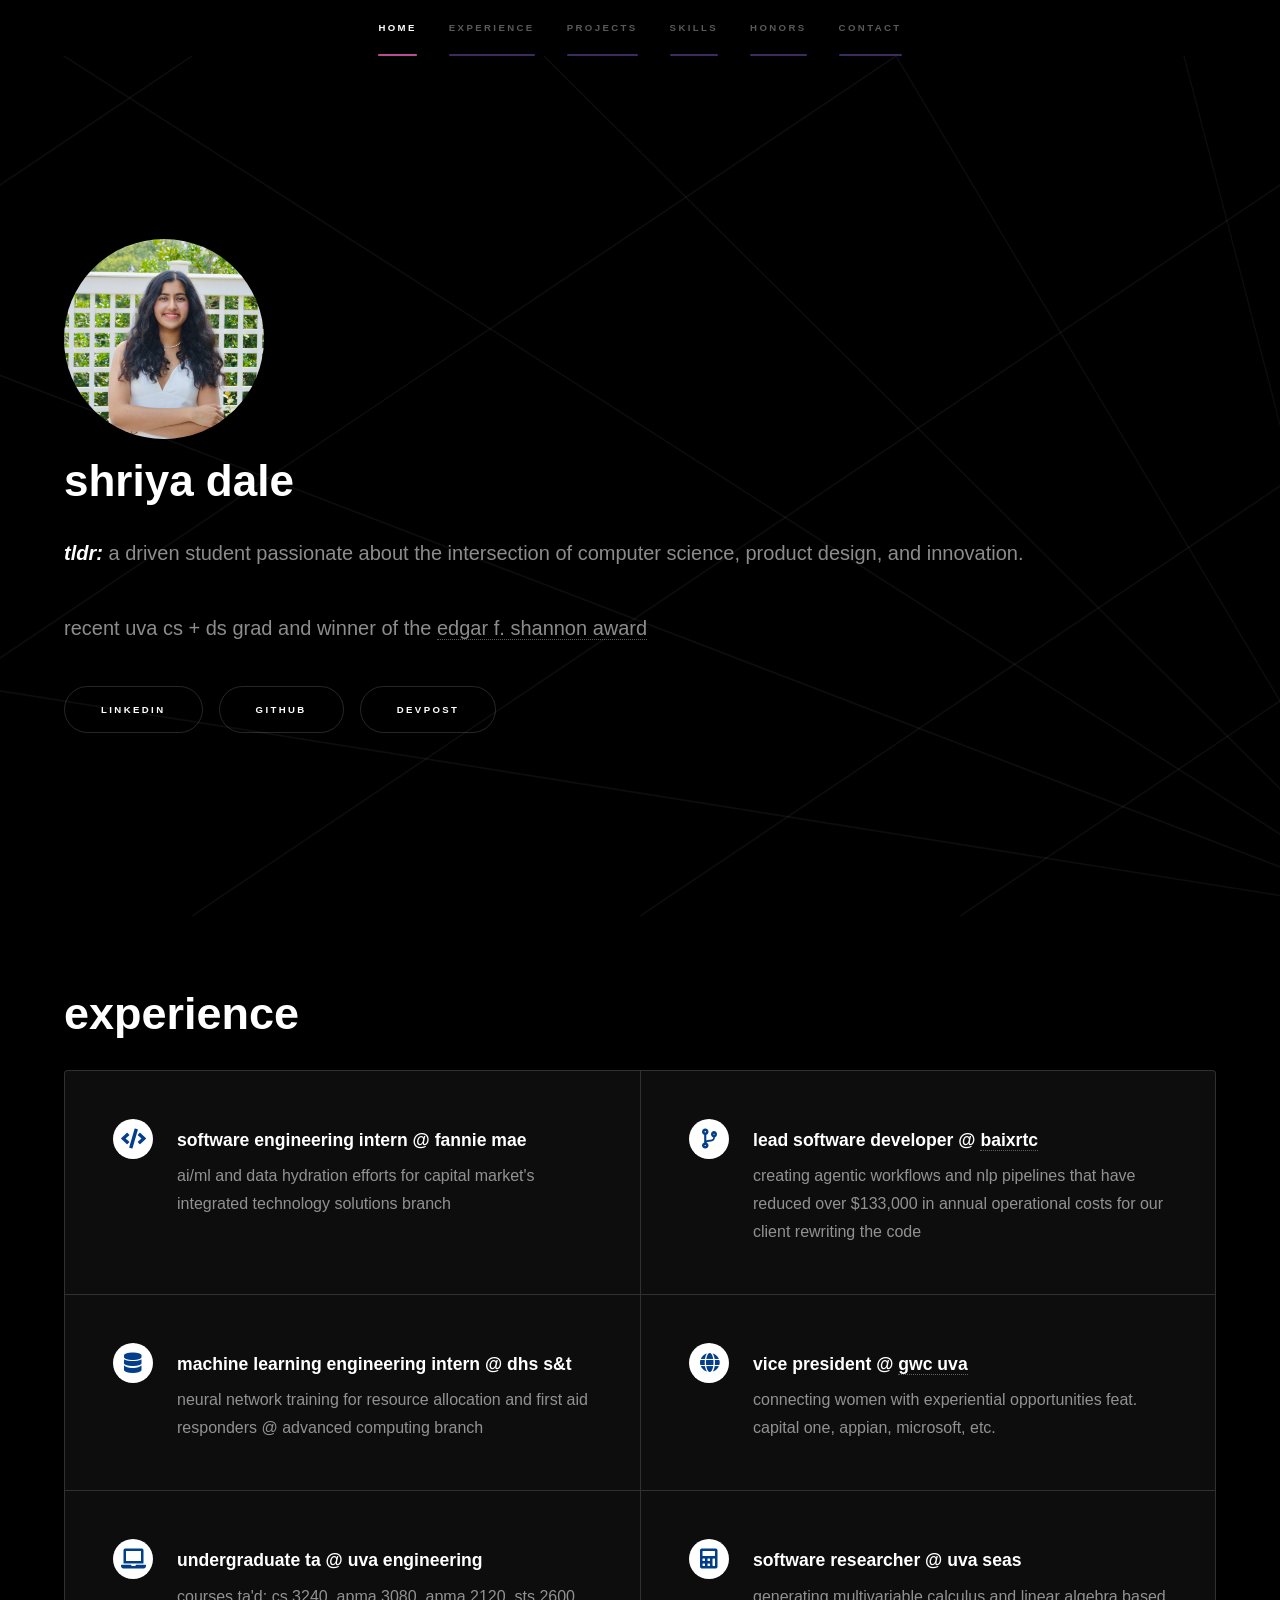
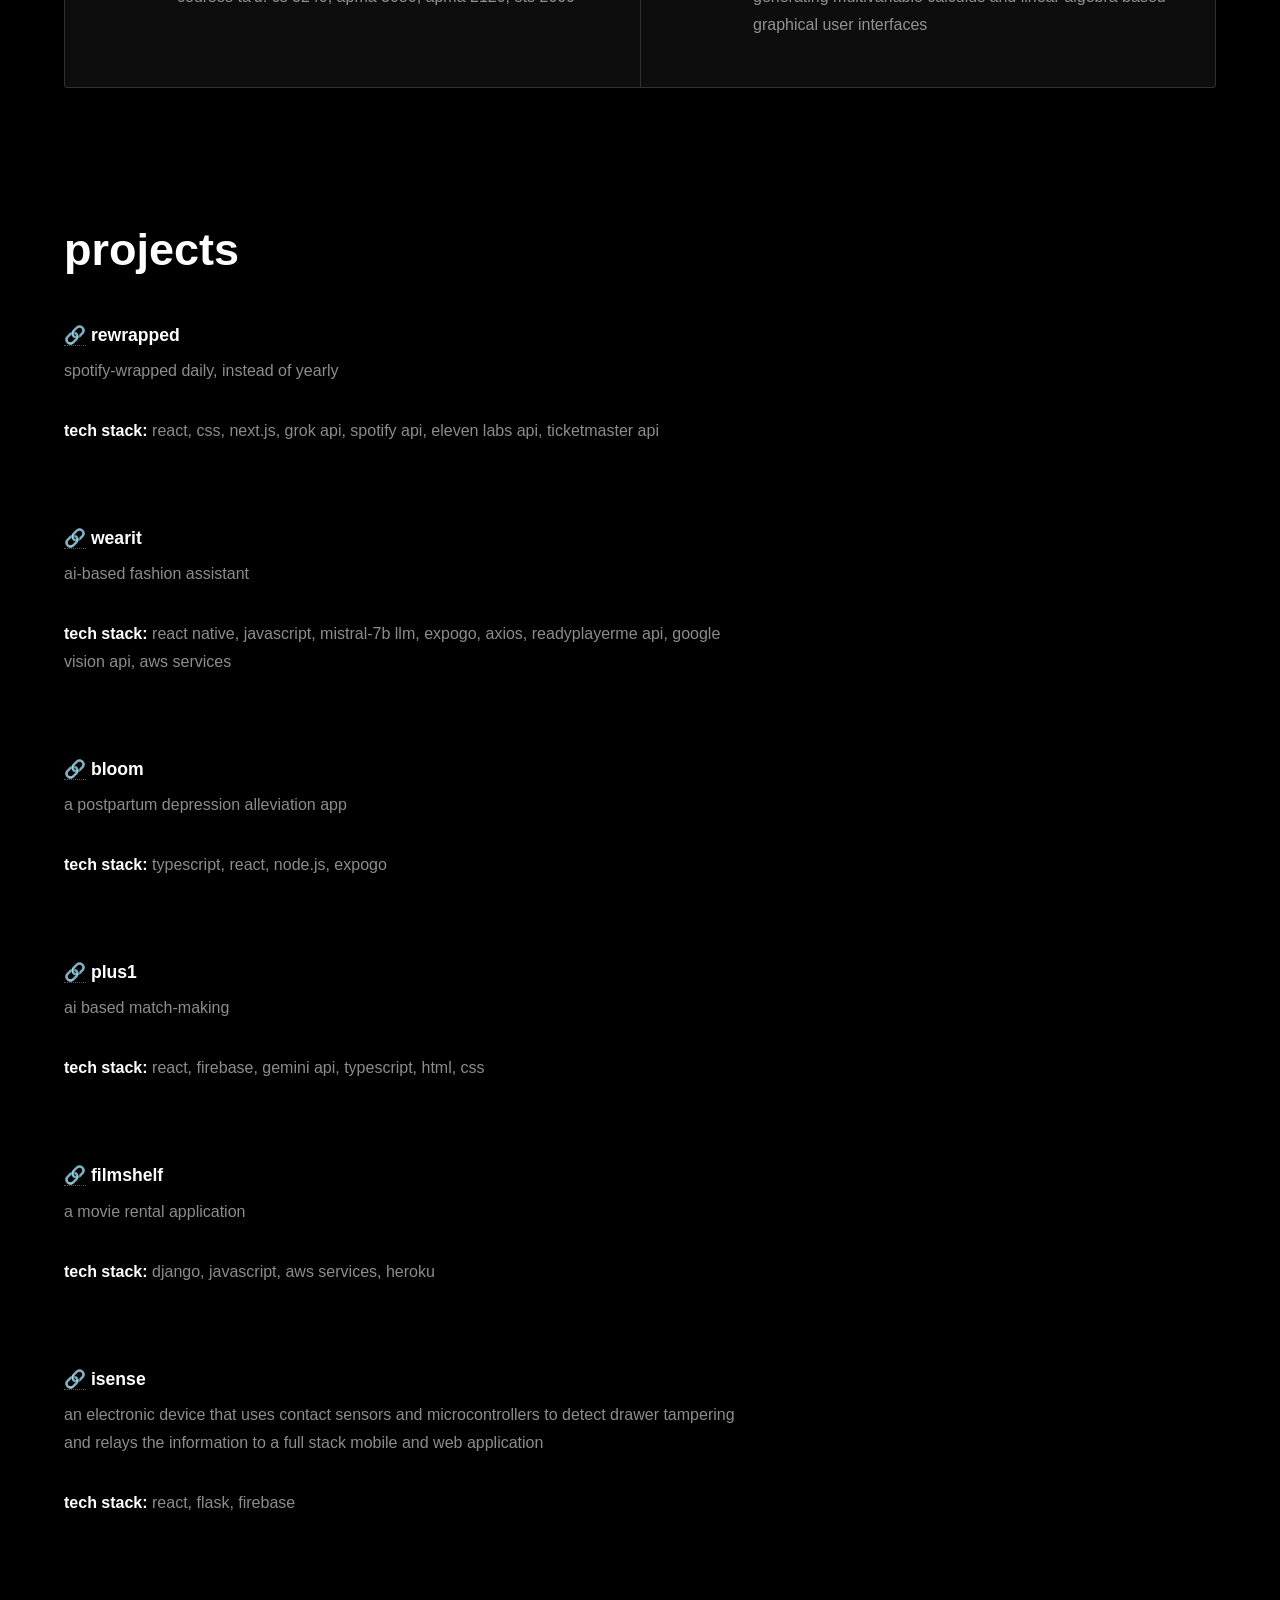
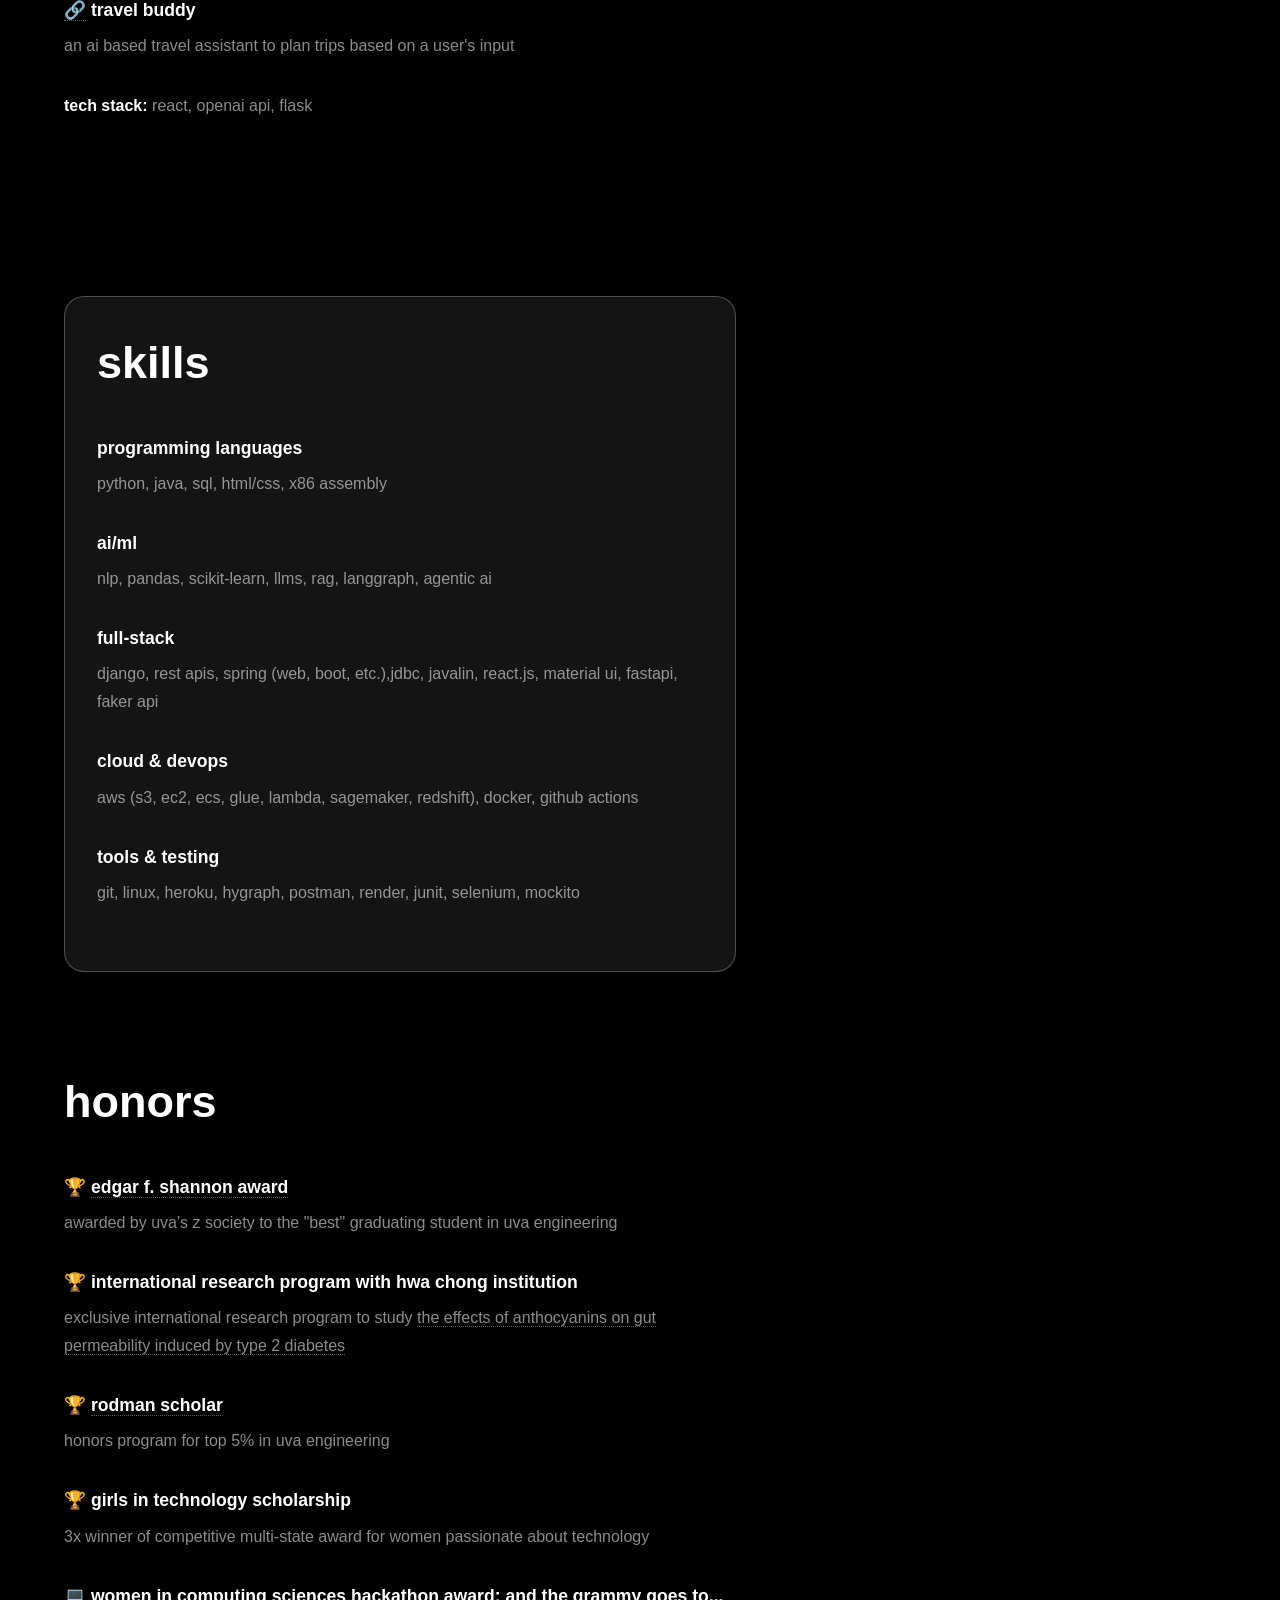
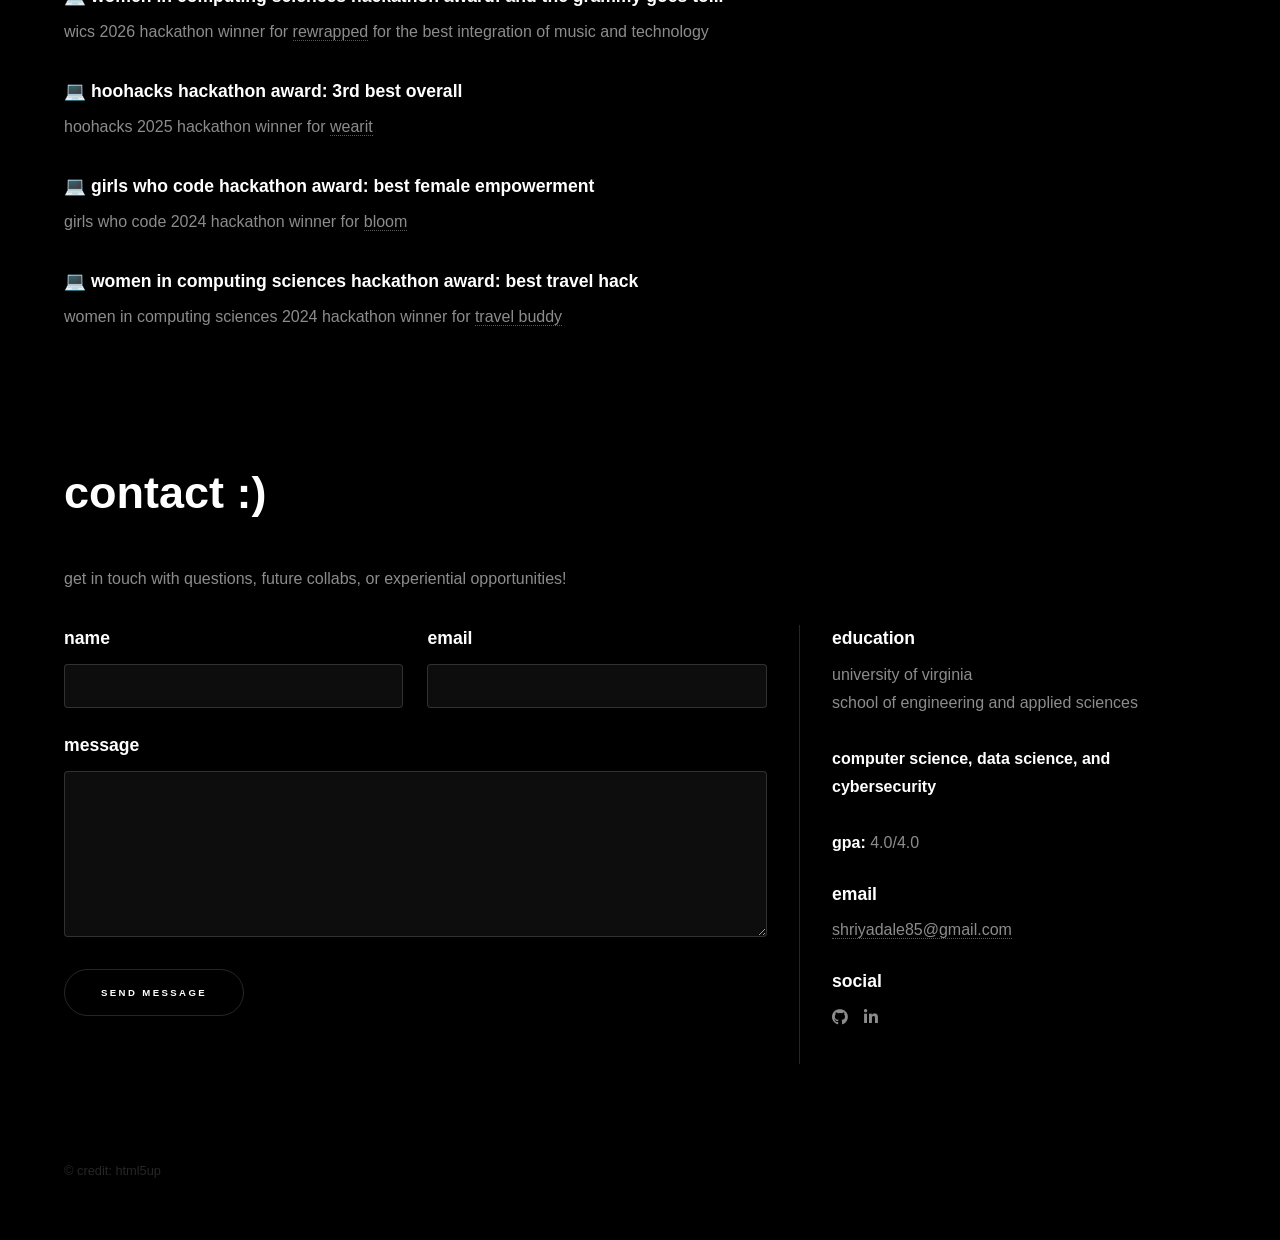
==== index.html @ 0e22f7a0 "added skills" ====
<!DOCTYPE HTML>
<html>

<head>
	<title>shriya dale</title>
	<meta charset="utf-8" />
	<meta name="viewport" content="width=device-width, initial-scale=1, user-scalable=no" />
	<meta name="description" content="shriya dale — uva cs grad, and aspiring software engineer">
	<meta name="keywords" content="Shriya Dale, software engineer, UVA, portfolio, machine learning">
	<meta property="og:title" content="Shriya Dale">
	<meta property="og:description" content="Portfolio of Shriya Dale — CS grad, software engineer, hackathon winner.">
	<meta property="og:url" content="https://shriyadale.github.io/personalwebsite/">
	<link rel="stylesheet" href="assets/css/main.css" />
	<link rel="shortcut icon" type="x-icon" href="assets/css/images/logo.jpg" />
	<noscript>
		<link rel="stylesheet" href="assets/css/noscript.css" />
	</noscript>
</head>

<body class="is-preload">

	<!-- Sidebar -->
	<section id="sidebar">
		<div class="inner">
			<nav>
				<ul>
					<li><a href="#intro">home</a></li>
					<li><a href="#experience">experience</a></li>
					<li><a href="#projects">projects</a></li>
					<li><a href="#skills">skills</a></li>
					<li><a href="#honors">honors</a></li>
					<li><a href="#intouch">contact</a></li>
				</ul>
			</nav>
		</div>
	</section>
	<!-- Wrapper -->
	<div id="wrapper">

		<!-- Intro -->
		<section id="intro" class="wrapper style1 fullscreen fade-up">
			<div class="inner">
				<img src="assets/css/images/pfp.JPG" alt="shriya pic"
					style="width: 200px; height: 200px; border-radius: 50%; object-fit:cover">
				<div class="typewriter">
					<h1>shriya dale</h1>
				</div>
				<p><b><i>tldr:</i></b> a driven student passionate about the intersection of computer science, product design, and innovation.</p>

				<p>recent uva cs + ds grad and winner of the <a href="https://en.wikipedia.org/wiki/Edgar_F._Shannon_Awards">edgar f. shannon award</a></p>
				<ul class="actions">
					<li><a href="https://www.linkedin.com/in/shriyadale/" class="button scrolly">linkedin</a></li>
					<li><a href="https://github.com/ShriyaDale" class="button scrolly">github</a></li>
					<li><a href="https://devpost.com/shriyadale85" class="button scrolly">devpost</a></li>
				</ul>
			</div>
		</section>

		<!-- Technical Experience -->
		<section id="experience" class="wrapper style3 fade-up">
			<div class="inner">
				<h2 style="font-size: 45px;">experience</h2>
				<div class="features">
					<section>
						<a class="icon solid major fa-code"></a>
						<h3>software engineering intern @ fannie mae</h3>
						<p>ai/ml and data hydration efforts for capital market's integrated technology solutions branch</p>
					</section>
					<section>
						<a class="icon solid major fa-code-branch"></a>
						<h3>lead software developer @ <a href="https://canva.link/axbflljhsy65ird">baixrtc</a></h3>
						<p>creating agentic workflows and nlp pipelines that have reduced over $133,000 in annual operational costs for our client rewriting the code</p>
					</section>
					<section>
						<a class="icon solid major fa-database"></a>
						<h3>machine learning engineering intern @ dhs s&t</h3>
						<p>neural network training for resource allocation and first aid responders @ advanced computing branch</p>
					</section>
					<section>
						<a class="icon solid major fa-globe" ></a>
						<h3>vice president @ <a href="https://www.gwcuva.com/">gwc uva </a></h3>
						<p>connecting women with experiential opportunities feat. capital one, appian, microsoft, etc.</p>
					</section>
					<section>
						<a class="icon solid major fa-laptop"></a>
						<h3>undergraduate ta @ uva engineering</h3>
						<p>courses ta'd: cs 3240, apma 3080, apma 2120, sts 2600</p>
					</section>
					<section>
						<a class="icon solid major fa-calculator"></a>
						<h3>software researcher @ uva seas</h3>
						<p>generating multivariable calculus and linear algebra based graphical user interfaces</p>
					</section>

				</div>
			</div>
		</section>

		<!-- side projects -->
		<section id="projects" class="wrapper style2 spotlights">
			<section>
				<div class="content">
					<div class="inner">
						<h2 style="font-size: 45px; padding-bottom: 1rem;">projects</h2>

						<h3> <a href = "https://devpost.com/software/rewrapped ">🔗</a> rewrapped</h3>
						<p>spotify-wrapped daily, instead of yearly</p>
						<p style="padding-bottom: 3em;"><b>tech stack: </b>react, css, next.js, grok api, spotify api, eleven labs api, ticketmaster api</p>
						
						<h3><a href = "https://devpost.com/software/wearit-a5nw62">🔗</a> wearit</h3>
						<p>ai-based fashion assistant</b></p>
						<p style="padding-bottom: 3em;"><b>tech stack: </b>react native, javascript, mistral-7b llm, expogo, axios, readyplayerme api, google vision api, aws services</p>
						
						<h3><a href = "https://devpost.com/software/bloom-3lv6cq">🔗</a> bloom</h3>
						<p>a postpartum depression alleviation app</p>
						<p style="padding-bottom: 3em;"><b>tech stack: </b>typescript, react, node.js, expogo</p>
						
						<h3><a href = "https://devpost.com/software/plus1">🔗</a> plus1</h3>
						<p>ai based match-making</p>
						<p style="padding-bottom: 3em;"><b>tech stack: </b>react, firebase, gemini api, typescript, html, css</p>

						<h3> <a href = "https://github.com/ShriyaDale/cs-3240-movierentals">🔗</a> filmshelf</h3>
						<p>a movie rental application</p>
						<p style="padding-bottom: 3em;"><b>tech stack: </b>django, javascript, aws services, heroku</p>

						<h3><a href = "assets/css/files/iSense Client Presentation.pptx" download>🔗</a> isense</h3>
						<p>an electronic device that uses contact sensors and microcontrollers to detect drawer
							tampering and relays the information to a full stack mobile and web application</p>
						<p style="padding-bottom: 3em;"><b>tech stack:</b> react, flask, firebase</p>

						<h3><a href = "https://devpost.com/software/travelbuddy-xqmldg">🔗</a> travel buddy</h3>
						<p>an ai based travel assistant to plan trips based on a user's input</p>
						<p style="padding-bottom: 3em;"><b>tech stack: </b>react, openai api, flask</p>
					</div>
				</div>
			</section>
		</section>

		<!-- skills -->
		<section id="skills" class="wrapper style1 spotlights">
			<section>
				<div class="content">
					<div class="inner" style="background: rgba(255,255,255,0.08); border: 1px solid rgba(255,255,255,0.25); border-radius: 1.25rem; padding: 2rem;">
						<h2 style="font-size: 45px; padding-bottom: 1rem;">skills</h2>
							<section>
								<h3>programming languages</h3>
								<p>python, java, sql, html/css, x86 assembly</p>
							</section>
							<section>
								<h3>ai/ml</h3>
								<p>nlp, pandas, scikit-learn, llms, rag, langgraph, agentic ai</p>
							</section>
							<section>
								<h3>full-stack</h3>
								<p>django, rest apis, spring (web, boot, etc.),jdbc, javalin, react.js, material ui, fastapi, faker api</p>
							</section>
							<section>
								<h3>cloud & devops</h3>
								<p>aws (s3, ec2, ecs, glue, lambda, sagemaker, redshift), docker, github actions</p>
							</section>
							<section>
								<h3>tools & testing</h3>
								<p>git, linux, heroku, hygraph, postman, render, junit, selenium, mockito</p>
							</section>
					</div>
				</div>
			</section>
		</section>
						

		<!-- honors -->
		<section id="honors" class="wrapper style2 spotlights">
			<section>
				<div class="content">
					<div class="inner">
						<h2 style="font-size: 45px; padding-bottom: 1rem;">honors</h2>

						<h3> 🏆 <a href="https://en.wikipedia.org/wiki/Edgar_F._Shannon_Awards">edgar f. shannon award</a></h3>
						<p>awarded by uva's z society to the "best" graduating student in uva engineering</p>

						<h3>🏆 international research program with hwa chong institution </h3>
						<p>exclusive international research program to study <a href = "https://emerginginvestigators.org/articles/22-166">the effects of anthocyanins on gut permeability induced by type 2 diabetes</a></p>
						
						<h3>🏆 <a href="https://engineering.virginia.edu/offices-programs/rodman-scholars-program">rodman scholar</a></h3>
						<p>honors program for top 5% in uva engineering</p>
						
						<h3>🏆 girls in technology scholarship </a></h3>
						<p>3x winner of competitive multi-state award for women passionate about technology</p>
					
						<h3>💻 women in computing sciences hackathon award: and the grammy goes to...</h3>
						<p>wics 2026 hackathon winner for <a href="https://devpost.com/software/rewrapped">rewrapped</a> for the best integration of music and technology</p>
						
						<h3>💻 hoohacks hackathon award: 3rd best overall</h3>
						<p>hoohacks 2025 hackathon winner for <a href="https://devpost.com/software/wearit-a5nw62">wearit</a></p>

						<h3>💻 girls who code hackathon award: best female empowerment</h3>
						<p>girls who code 2024 hackathon winner for <a href="https://devpost.com/software/bloom-3lv6cq">bloom</a></p>

						<h3>💻 women in computing sciences hackathon award: best travel hack</h3>
						<p>women in computing sciences 2024 hackathon winner for <a href="https://devpost.com/software/travelbuddy-xqmldg">travel buddy</a></p>
						
					</div>
				</div>
			</section>
		</section>


		<!-- intouch -->
		<section id="intouch" class="wrapper style1 fade-up">
			<div class="inner">
				<h2 style="font-size: 45px; padding-bottom: 1rem;">contact :)</h2>
				<p>get in touch with questions, future collabs, or experiential opportunities!</p>
				<div class="split style1">
					<section>
						<form onsubmit="sendEmail(); return false;">
							<div class="fields">
								<div class="field half">
									<label for="name">name</label>
									<input type="text" name="name" id="name" required />
								</div>
								<div class="field half">
									<label for="email">email</label>
									<input type="email" name="email" id="email" required />
								</div>
								<div class="field">
									<label for="message">message</label>
									<textarea name="message" id="message" rows="5" required></textarea>
								</div>
							</div>
							<ul class="actions">
								<li><input type="submit" value="Send Message" class="button submit" /></li>
							</ul>
						</form>

						<script>
							function sendEmail() {
								const name = document.getElementById('name').value;
								const email = document.getElementById('email').value;
								const message = document.getElementById('message').value;
								const mailtoLink = `mailto:shriyadale85@gmail.com?subject=Message from ${name}&body=${encodeURIComponent(message)}%0A%0AFrom: ${email}`; window.location.href = mailtoLink;
							}
						</script>

					</section>
					<section>
						<ul class="contact">
							<li>
								<h3>education</h3>
								<span>university of virginia<br />
									school of engineering and applied sciences<br />
									<br />
									<b>computer science, data science, and cybersecurity</b> <br />
									<br />
									<b>gpa:</b> 4.0/4.0
								</span>
							</li>
							<li>
								<h3>email</h3>
								<a href="mailto:shriyadale85@gmail.com?">shriyadale85@gmail.com</a>
							</li>
							<li>
								<h3>social</h3>
								<ul class="icons">
									<li><a href="https://github.com/ShriyaDale" class="icon brands fa-github"><span
												class="label">GitHub</span></a></li>
									<li><a href="https://www.linkedin.com/in/shriyadale/"
											class="icon brands fa-linkedin-in"><span class="label">LinkedIn</span></a>
									</li>
								</ul>
							</li>
						</ul>
					</section>
				</div>
			</div>
		</section>
	</div>

	<!-- Footer -->
	<footer id="footer" class="wrapper style1-alt">
		<div class="inner">
			<ul class="menu">
				<li style="font-size: 0.8rem;">&copy; credit: html5up</li>
			</ul>
		</div>
	</footer>

	<!-- Scripts -->
	<script src="assets/js/jquery.min.js"></script>
	<script src="assets/js/jquery.scrollex.min.js"></script>
	<script src="assets/js/jquery.scrolly.min.js"></script>
	<script src="assets/js/browser.min.js"></script>
	<script src="assets/js/breakpoints.min.js"></script>
	<script src="assets/js/util.js"></script>
	<script src="assets/js/main.js"></script>

</body>

</html>
---- assets/css/main.css ----
@import url(fontawesome-all.min.css);

/*
	Hyperspace by HTML5 UP
	html5up.net | @ajlkn
	Free for personal and commercial use under the CCA 3.0 license (html5up.net/license)
*/

html, body, div, span, applet, object,
iframe, h1, h2, h3, h4, h5, h6, p, blockquote,
pre, a, abbr, acronym, address, big, cite,
code, del, dfn, em, img, ins, kbd, q, s, samp,
small, strike, strong, sub, sup, tt, var, b,
u, i, center, dl, dt, dd, ol, ul, li, fieldset,
form, label, legend, table, caption, tbody,
tfoot, thead, tr, th, td, article, aside,
canvas, details, embed, figure, figcaption,
footer, header, hgroup, menu, nav, output, ruby,
section, summary, time, mark, audio, video {
	margin: 0;
	padding: 0;
	border: 0;
	font-size: 100%;
	font: inherit;
	vertical-align: baseline;}

article, aside, details, figcaption, figure,
footer, header, hgroup, menu, nav, section {
	display: block;}

body {
	line-height: 1;
}

ol, ul {
	list-style: none;
}

blockquote, q {
	quotes: none;
}

	blockquote:before, blockquote:after, q:before, q:after {
		content: '';
		content: none;
	}

table {
	border-collapse: collapse;
	border-spacing: 0;
}

body {
	-webkit-text-size-adjust: none;
}

mark {
	background-color: transparent;
	color: inherit;
}

input::-moz-focus-inner {
	border: 0;
	padding: 0;
}

input, select, textarea {
	-moz-appearance: none;
	-webkit-appearance: none;
	-ms-appearance: none;
	appearance: none;
}

/* Basic */

	@-ms-viewport {
		width: device-width;
	}

	body {
		-ms-overflow-style: scrollbar;
	}

	@media screen and (max-width: 480px) {

		html, body {
			min-width: 320px;
		}

	}

	html {
		box-sizing: border-box;
	}

	*, *:before, *:after {
		box-sizing: inherit;
	}

	body {
		background: #312450;
	}

		body.is-preload *, body.is-preload *:before, body.is-preload *:after {
			-moz-animation: none !important;
			-webkit-animation: none !important;
			-ms-animation: none !important;
			animation: none !important;
			-moz-transition: none !important;
			-webkit-transition: none !important;
			-ms-transition: none !important;
			transition: none !important;
		}

/* Type */

	body, input, select, textarea {
		color: rgba(255, 255, 255, 0.55);
		font-family: Arial, Helvetica, sans-serif;
		font-size: 16.5pt;
		font-weight: normal;
		line-height: 1.75;
	}

		@media screen and (max-width: 1680px) {

			body, input, select, textarea {
				font-size: 13pt;
			}

		}

		@media screen and (max-width: 1280px) {

			body, input, select, textarea {
				font-size: 12pt;
			}

		}

		@media screen and (max-width: 360px) {

			body, input, select, textarea {
				font-size: 11pt;
			}

		}

	a {
		-moz-transition: color 0.2s ease, border-bottom-color 0.2s ease;
		-webkit-transition: color 0.2s ease, border-bottom-color 0.2s ease;
		-ms-transition: color 0.2s ease, border-bottom-color 0.2s ease;
		transition: color 0.2s ease, border-bottom-color 0.2s ease;
		border-bottom: dotted 1px rgba(255, 255, 255, 0.35);
		color: inherit;
		text-decoration: none;
	}

		a:hover {
			border-bottom-color: transparent;
			color: #ffffff;
		}

	strong, b {
		color: #ffffff;
		font-weight: bold;
	}

	em, i {
		font-style: italic;
	}

	p {
		margin: 0 0 2em 0;
	}

	h1, h2, h3, h4, h5, h6 {
		color: #ffffff;
		font-weight: bold;
		line-height: 1.5;
		margin: 0 0 0.5em 0;
	}

		h1 a, h2 a, h3 a, h4 a, h5 a, h6 a {
			color: inherit;
			text-decoration: none;
		}

	h1 {
		font-size: 2.75em;
	}

		h1.major {
			margin: 0 0 1.3em 0;
			position: relative;
			padding-bottom: 0.35em;
		}

			h1.major:after {
				background-image: -moz-linear-gradient(to right, black, #b74e91);
				background-image: -webkit-linear-gradient(to right, black, #b74e91);
				background-image: -ms-linear-gradient(to right,black, #b74e91);
				background-image: linear-gradient(to right, black, #b74e91);
				-moz-transition: max-width 0.2s ease;
				-webkit-transition: max-width 0.2s ease;
				-ms-transition: max-width 0.2s ease;
				transition: max-width 0.2s ease;
				border-radius: 0.2em;
				bottom: 0;
				content: '';
				height: 0.05em;
				position: absolute;
				right: 0;
				width: 100%;
			}

	h2 {
		font-size: 1.75em;
	}

	h3 {
		font-size: 1.1em;
	}

	h4 {
		font-size: 1em;
	}

	h5 {
		font-size: 0.8em;
	}

	h6 {
		font-size: 0.6em;
	}

	@media screen and (max-width: 736px) {

		h1 {
			font-size: 2em;
		}

		h2 {
			font-size: 1.25em;
		}

		h3 {
			font-size: 1em;
		}

		h4 {
			font-size: 0.8em;
		}

		h5 {
			font-size: 0.6em;
		}

		h6 {
			font-size: 0.6em;
		}

	}

	sub {
		font-size: 0.8em;
		position: relative;
		top: 0.5em;
	}

	sup {
		font-size: 0.8em;
		position: relative;
		top: -0.5em;
	}

	blockquote {
		border-left: solid 4px rgba(255, 255, 255, 0.15);
		font-style: italic;
		margin: 0 0 2em 0;
		padding: 0.5em 0 0.5em 2em;
	}

	code {
		background: rgba(255, 255, 255, 0.05);
		border-radius: 0.25em;
		border: solid 1px rgba(255, 255, 255, 0.15);
		font-family: "Courier New", monospace;
		font-size: 0.9em;
		margin: 0 0.25em;
		padding: 0.25em 0.65em;
	}

	pre {
		-webkit-overflow-scrolling: touch;
		font-family: "Courier New", monospace;
		font-size: 0.9em;
		margin: 0 0 2em 0;
	}

		pre code {
			display: block;
			line-height: 1.75em;
			padding: 1em 1.5em;
			overflow-x: auto;
		}

	hr {
		border: 0;
		border-bottom: solid 1px rgba(255, 255, 255, 0.15);
		margin: 2em 0;
	}

		hr.major {
			margin: 3em 0;
		}

	.align-left {
		text-align: left;
	}

	.align-center {
		text-align: center;
	}

	.align-right {
		text-align: right;
	}

/* Row */

	.row {
		display: flex;
		flex-wrap: wrap;
		box-sizing: border-box;
		align-items: stretch;
	}

		.row > * {
			box-sizing: border-box;
		}

		.row.gtr-uniform > * > :last-child {
			margin-bottom: 0;
		}

		.row.aln-left {
			justify-content: flex-start;
		}

		.row.aln-center {
			justify-content: center;
		}

		.row.aln-right {
			justify-content: flex-end;
		}

		.row.aln-top {
			align-items: flex-start;
		}

		.row.aln-middle {
			align-items: center;
		}

		.row.aln-bottom {
			align-items: flex-end;
		}

		.row > .imp {
			order: -1;
		}

		.row > .col-1 {
			width: 8.33333%;
		}

		.row > .off-1 {
			margin-left: 8.33333%;
		}

		.row > .col-2 {
			width: 16.66667%;
		}

		.row > .off-2 {
			margin-left: 16.66667%;
		}

		.row > .col-3 {
			width: 25%;
		}

		.row > .off-3 {
			margin-left: 25%;
		}

		.row > .col-4 {
			width: 33.33333%;
		}

		.row > .off-4 {
			margin-left: 33.33333%;
		}

		.row > .col-5 {
			width: 41.66667%;
		}

		.row > .off-5 {
			margin-left: 41.66667%;
		}

		.row > .col-6 {
			width: 50%;
		}

		.row > .off-6 {
			margin-left: 50%;
		}

		.row > .col-7 {
			width: 58.33333%;
		}

		.row > .off-7 {
			margin-left: 58.33333%;
		}

		.row > .col-8 {
			width: 66.66667%;
		}

		.row > .off-8 {
			margin-left: 66.66667%;
		}

		.row > .col-9 {
			width: 75%;
		}

		.row > .off-9 {
			margin-left: 75%;
		}

		.row > .col-10 {
			width: 83.33333%;
		}

		.row > .off-10 {
			margin-left: 83.33333%;
		}

		.row > .col-11 {
			width: 91.66667%;
		}

		.row > .off-11 {
			margin-left: 91.66667%;
		}

		.row > .col-12 {
			width: 100%;
		}

		.row > .off-12 {
			margin-left: 100%;
		}

		.row.gtr-0 {
			margin-top: 0;
			margin-left: 0em;
		}

			.row.gtr-0 > * {
				padding: 0 0 0 0em;
			}

			.row.gtr-0.gtr-uniform {
				margin-top: 0em;
			}

				.row.gtr-0.gtr-uniform > * {
					padding-top: 0em;
				}

		.row.gtr-25 {
			margin-top: 0;
			margin-left: -0.375em;
		}

			.row.gtr-25 > * {
				padding: 0 0 0 0.375em;
			}

			.row.gtr-25.gtr-uniform {
				margin-top: -0.375em;
			}

				.row.gtr-25.gtr-uniform > * {
					padding-top: 0.375em;
				}

		.row.gtr-50 {
			margin-top: 0;
			margin-left: -0.75em;
		}

			.row.gtr-50 > * {
				padding: 0 0 0 0.75em;
			}

			.row.gtr-50.gtr-uniform {
				margin-top: -0.75em;
			}

				.row.gtr-50.gtr-uniform > * {
					padding-top: 0.75em;
				}

		.row {
			margin-top: 0;
			margin-left: -1.5em;
		}

			.row > * {
				padding: 0 0 0 1.5em;
			}

			.row.gtr-uniform {
				margin-top: -1.5em;
			}

				.row.gtr-uniform > * {
					padding-top: 1.5em;
				}

		.row.gtr-150 {
			margin-top: 0;
			margin-left: -2.25em;
		}

			.row.gtr-150 > * {
				padding: 0 0 0 2.25em;
			}

			.row.gtr-150.gtr-uniform {
				margin-top: -2.25em;
			}

				.row.gtr-150.gtr-uniform > * {
					padding-top: 2.25em;
				}

		.row.gtr-200 {
			margin-top: 0;
			margin-left: -3em;
		}

			.row.gtr-200 > * {
				padding: 0 0 0 3em;
			}

			.row.gtr-200.gtr-uniform {
				margin-top: -3em;
			}

				.row.gtr-200.gtr-uniform > * {
					padding-top: 3em;
				}

		@media screen and (max-width: 1680px) {

			.row {
				display: flex;
				flex-wrap: wrap;
				box-sizing: border-box;
				align-items: stretch;
			}

				.row > * {
					box-sizing: border-box;
				}

				.row.gtr-uniform > * > :last-child {
					margin-bottom: 0;
				}

				.row.aln-left {
					justify-content: flex-start;
				}

				.row.aln-center {
					justify-content: center;
				}

				.row.aln-right {
					justify-content: flex-end;
				}

				.row.aln-top {
					align-items: flex-start;
				}

				.row.aln-middle {
					align-items: center;
				}

				.row.aln-bottom {
					align-items: flex-end;
				}

				.row > .imp-xlarge {
					order: -1;
				}

				.row > .col-1-xlarge {
					width: 8.33333%;
				}

				.row > .off-1-xlarge {
					margin-left: 8.33333%;
				}

				.row > .col-2-xlarge {
					width: 16.66667%;
				}

				.row > .off-2-xlarge {
					margin-left: 16.66667%;
				}

				.row > .col-3-xlarge {
					width: 25%;
				}

				.row > .off-3-xlarge {
					margin-left: 25%;
				}

				.row > .col-4-xlarge {
					width: 33.33333%;
				}

				.row > .off-4-xlarge {
					margin-left: 33.33333%;
				}

				.row > .col-5-xlarge {
					width: 41.66667%;
				}

				.row > .off-5-xlarge {
					margin-left: 41.66667%;
				}

				.row > .col-6-xlarge {
					width: 50%;
				}

				.row > .off-6-xlarge {
					margin-left: 50%;
				}

				.row > .col-7-xlarge {
					width: 58.33333%;
				}

				.row > .off-7-xlarge {
					margin-left: 58.33333%;
				}

				.row > .col-8-xlarge {
					width: 66.66667%;
				}

				.row > .off-8-xlarge {
					margin-left: 66.66667%;
				}

				.row > .col-9-xlarge {
					width: 75%;
				}

				.row > .off-9-xlarge {
					margin-left: 75%;
				}

				.row > .col-10-xlarge {
					width: 83.33333%;
				}

				.row > .off-10-xlarge {
					margin-left: 83.33333%;
				}

				.row > .col-11-xlarge {
					width: 91.66667%;
				}

				.row > .off-11-xlarge {
					margin-left: 91.66667%;
				}

				.row > .col-12-xlarge {
					width: 100%;
				}

				.row > .off-12-xlarge {
					margin-left: 100%;
				}

				.row.gtr-0 {
					margin-top: 0;
					margin-left: 0em;
				}

					.row.gtr-0 > * {
						padding: 0 0 0 0em;
					}

					.row.gtr-0.gtr-uniform {
						margin-top: 0em;
					}

						.row.gtr-0.gtr-uniform > * {
							padding-top: 0em;
						}

				.row.gtr-25 {
					margin-top: 0;
					margin-left: -0.375em;
				}

					.row.gtr-25 > * {
						padding: 0 0 0 0.375em;
					}

					.row.gtr-25.gtr-uniform {
						margin-top: -0.375em;
					}

						.row.gtr-25.gtr-uniform > * {
							padding-top: 0.375em;
						}

				.row.gtr-50 {
					margin-top: 0;
					margin-left: -0.75em;
				}

					.row.gtr-50 > * {
						padding: 0 0 0 0.75em;
					}

					.row.gtr-50.gtr-uniform {
						margin-top: -0.75em;
					}

						.row.gtr-50.gtr-uniform > * {
							padding-top: 0.75em;
						}

				.row {
					margin-top: 0;
					margin-left: -1.5em;
				}

					.row > * {
						padding: 0 0 0 1.5em;
					}

					.row.gtr-uniform {
						margin-top: -1.5em;
					}

						.row.gtr-uniform > * {
							padding-top: 1.5em;
						}

				.row.gtr-150 {
					margin-top: 0;
					margin-left: -2.25em;
				}

					.row.gtr-150 > * {
						padding: 0 0 0 2.25em;
					}

					.row.gtr-150.gtr-uniform {
						margin-top: -2.25em;
					}

						.row.gtr-150.gtr-uniform > * {
							padding-top: 2.25em;
						}

				.row.gtr-200 {
					margin-top: 0;
					margin-left: -3em;
				}

					.row.gtr-200 > * {
						padding: 0 0 0 3em;
					}

					.row.gtr-200.gtr-uniform {
						margin-top: -3em;
					}

						.row.gtr-200.gtr-uniform > * {
							padding-top: 3em;
						}

		}

		@media screen and (max-width: 1280px) {

			.row {
				display: flex;
				flex-wrap: wrap;
				box-sizing: border-box;
				align-items: stretch;
			}

				.row > * {
					box-sizing: border-box;
				}

				.row.gtr-uniform > * > :last-child {
					margin-bottom: 0;
				}

				.row.aln-left {
					justify-content: flex-start;
				}

				.row.aln-center {
					justify-content: center;
				}

				.row.aln-right {
					justify-content: flex-end;
				}

				.row.aln-top {
					align-items: flex-start;
				}

				.row.aln-middle {
					align-items: center;
				}

				.row.aln-bottom {
					align-items: flex-end;
				}

				.row > .imp-large {
					order: -1;
				}

				.row > .col-1-large {
					width: 8.33333%;
				}

				.row > .off-1-large {
					margin-left: 8.33333%;
				}

				.row > .col-2-large {
					width: 16.66667%;
				}

				.row > .off-2-large {
					margin-left: 16.66667%;
				}

				.row > .col-3-large {
					width: 25%;
				}

				.row > .off-3-large {
					margin-left: 25%;
				}

				.row > .col-4-large {
					width: 33.33333%;
				}

				.row > .off-4-large {
					margin-left: 33.33333%;
				}

				.row > .col-5-large {
					width: 41.66667%;
				}

				.row > .off-5-large {
					margin-left: 41.66667%;
				}

				.row > .col-6-large {
					width: 50%;
				}

				.row > .off-6-large {
					margin-left: 50%;
				}

				.row > .col-7-large {
					width: 58.33333%;
				}

				.row > .off-7-large {
					margin-left: 58.33333%;
				}

				.row > .col-8-large {
					width: 66.66667%;
				}

				.row > .off-8-large {
					margin-left: 66.66667%;
				}

				.row > .col-9-large {
					width: 75%;
				}

				.row > .off-9-large {
					margin-left: 75%;
				}

				.row > .col-10-large {
					width: 83.33333%;
				}

				.row > .off-10-large {
					margin-left: 83.33333%;
				}

				.row > .col-11-large {
					width: 91.66667%;
				}

				.row > .off-11-large {
					margin-left: 91.66667%;
				}

				.row > .col-12-large {
					width: 100%;
				}

				.row > .off-12-large {
					margin-left: 100%;
				}

				.row.gtr-0 {
					margin-top: 0;
					margin-left: 0em;
				}

					.row.gtr-0 > * {
						padding: 0 0 0 0em;
					}

					.row.gtr-0.gtr-uniform {
						margin-top: 0em;
					}

						.row.gtr-0.gtr-uniform > * {
							padding-top: 0em;
						}

				.row.gtr-25 {
					margin-top: 0;
					margin-left: -0.375em;
				}

					.row.gtr-25 > * {
						padding: 0 0 0 0.375em;
					}

					.row.gtr-25.gtr-uniform {
						margin-top: -0.375em;
					}

						.row.gtr-25.gtr-uniform > * {
							padding-top: 0.375em;
						}

				.row.gtr-50 {
					margin-top: 0;
					margin-left: -0.75em;
				}

					.row.gtr-50 > * {
						padding: 0 0 0 0.75em;
					}

					.row.gtr-50.gtr-uniform {
						margin-top: -0.75em;
					}

						.row.gtr-50.gtr-uniform > * {
							padding-top: 0.75em;
						}

				.row {
					margin-top: 0;
					margin-left: -1.5em;
				}

					.row > * {
						padding: 0 0 0 1.5em;
					}

					.row.gtr-uniform {
						margin-top: -1.5em;
					}

						.row.gtr-uniform > * {
							padding-top: 1.5em;
						}

				.row.gtr-150 {
					margin-top: 0;
					margin-left: -2.25em;
				}

					.row.gtr-150 > * {
						padding: 0 0 0 2.25em;
					}

					.row.gtr-150.gtr-uniform {
						margin-top: -2.25em;
					}

						.row.gtr-150.gtr-uniform > * {
							padding-top: 2.25em;
						}

				.row.gtr-200 {
					margin-top: 0;
					margin-left: -3em;
				}

					.row.gtr-200 > * {
						padding: 0 0 0 3em;
					}

					.row.gtr-200.gtr-uniform {
						margin-top: -3em;
					}

						.row.gtr-200.gtr-uniform > * {
							padding-top: 3em;
						}

		}

		@media screen and (max-width: 980px) {

			.row {
				display: flex;
				flex-wrap: wrap;
				box-sizing: border-box;
				align-items: stretch;
			}

				.row > * {
					box-sizing: border-box;
				}

				.row.gtr-uniform > * > :last-child {
					margin-bottom: 0;
				}

				.row.aln-left {
					justify-content: flex-start;
				}

				.row.aln-center {
					justify-content: center;
				}

				.row.aln-right {
					justify-content: flex-end;
				}

				.row.aln-top {
					align-items: flex-start;
				}

				.row.aln-middle {
					align-items: center;
				}

				.row.aln-bottom {
					align-items: flex-end;
				}

				.row > .imp-medium {
					order: -1;
				}

				.row > .col-1-medium {
					width: 8.33333%;
				}

				.row > .off-1-medium {
					margin-left: 8.33333%;
				}

				.row > .col-2-medium {
					width: 16.66667%;
				}

				.row > .off-2-medium {
					margin-left: 16.66667%;
				}

				.row > .col-3-medium {
					width: 25%;
				}

				.row > .off-3-medium {
					margin-left: 25%;
				}

				.row > .col-4-medium {
					width: 33.33333%;
				}

				.row > .off-4-medium {
					margin-left: 33.33333%;
				}

				.row > .col-5-medium {
					width: 41.66667%;
				}

				.row > .off-5-medium {
					margin-left: 41.66667%;
				}

				.row > .col-6-medium {
					width: 50%;
				}

				.row > .off-6-medium {
					margin-left: 50%;
				}

				.row > .col-7-medium {
					width: 58.33333%;
				}

				.row > .off-7-medium {
					margin-left: 58.33333%;
				}

				.row > .col-8-medium {
					width: 66.66667%;
				}

				.row > .off-8-medium {
					margin-left: 66.66667%;
				}

				.row > .col-9-medium {
					width: 75%;
				}

				.row > .off-9-medium {
					margin-left: 75%;
				}

				.row > .col-10-medium {
					width: 83.33333%;
				}

				.row > .off-10-medium {
					margin-left: 83.33333%;
				}

				.row > .col-11-medium {
					width: 91.66667%;
				}

				.row > .off-11-medium {
					margin-left: 91.66667%;
				}

				.row > .col-12-medium {
					width: 100%;
				}

				.row > .off-12-medium {
					margin-left: 100%;
				}

				.row.gtr-0 {
					margin-top: 0;
					margin-left: 0em;
				}

					.row.gtr-0 > * {
						padding: 0 0 0 0em;
					}

					.row.gtr-0.gtr-uniform {
						margin-top: 0em;
					}

						.row.gtr-0.gtr-uniform > * {
							padding-top: 0em;
						}

				.row.gtr-25 {
					margin-top: 0;
					margin-left: -0.375em;
				}

					.row.gtr-25 > * {
						padding: 0 0 0 0.375em;
					}

					.row.gtr-25.gtr-uniform {
						margin-top: -0.375em;
					}

						.row.gtr-25.gtr-uniform > * {
							padding-top: 0.375em;
						}

				.row.gtr-50 {
					margin-top: 0;
					margin-left: -0.75em;
				}

					.row.gtr-50 > * {
						padding: 0 0 0 0.75em;
					}

					.row.gtr-50.gtr-uniform {
						margin-top: -0.75em;
					}

						.row.gtr-50.gtr-uniform > * {
							padding-top: 0.75em;
						}

				.row {
					margin-top: 0;
					margin-left: -1.5em;
				}

					.row > * {
						padding: 0 0 0 1.5em;
					}

					.row.gtr-uniform {
						margin-top: -1.5em;
					}

						.row.gtr-uniform > * {
							padding-top: 1.5em;
						}

				.row.gtr-150 {
					margin-top: 0;
					margin-left: -2.25em;
				}

					.row.gtr-150 > * {
						padding: 0 0 0 2.25em;
					}

					.row.gtr-150.gtr-uniform {
						margin-top: -2.25em;
					}

						.row.gtr-150.gtr-uniform > * {
							padding-top: 2.25em;
						}

				.row.gtr-200 {
					margin-top: 0;
					margin-left: -3em;
				}

					.row.gtr-200 > * {
						padding: 0 0 0 3em;
					}

					.row.gtr-200.gtr-uniform {
						margin-top: -3em;
					}

						.row.gtr-200.gtr-uniform > * {
							padding-top: 3em;
						}

		}

		@media screen and (max-width: 736px) {

			.row {
				display: flex;
				flex-wrap: wrap;
				box-sizing: border-box;
				align-items: stretch;
			}

				.row > * {
					box-sizing: border-box;
				}

				.row.gtr-uniform > * > :last-child {
					margin-bottom: 0;
				}

				.row.aln-left {
					justify-content: flex-start;
				}

				.row.aln-center {
					justify-content: center;
				}

				.row.aln-right {
					justify-content: flex-end;
				}

				.row.aln-top {
					align-items: flex-start;
				}

				.row.aln-middle {
					align-items: center;
				}

				.row.aln-bottom {
					align-items: flex-end;
				}

				.row > .imp-small {
					order: -1;
				}

				.row > .col-1-small {
					width: 8.33333%;
				}

				.row > .off-1-small {
					margin-left: 8.33333%;
				}

				.row > .col-2-small {
					width: 16.66667%;
				}

				.row > .off-2-small {
					margin-left: 16.66667%;
				}

				.row > .col-3-small {
					width: 25%;
				}

				.row > .off-3-small {
					margin-left: 25%;
				}

				.row > .col-4-small {
					width: 33.33333%;
				}

				.row > .off-4-small {
					margin-left: 33.33333%;
				}

				.row > .col-5-small {
					width: 41.66667%;
				}

				.row > .off-5-small {
					margin-left: 41.66667%;
				}

				.row > .col-6-small {
					width: 50%;
				}

				.row > .off-6-small {
					margin-left: 50%;
				}

				.row > .col-7-small {
					width: 58.33333%;
				}

				.row > .off-7-small {
					margin-left: 58.33333%;
				}

				.row > .col-8-small {
					width: 66.66667%;
				}

				.row > .off-8-small {
					margin-left: 66.66667%;
				}

				.row > .col-9-small {
					width: 75%;
				}

				.row > .off-9-small {
					margin-left: 75%;
				}

				.row > .col-10-small {
					width: 83.33333%;
				}

				.row > .off-10-small {
					margin-left: 83.33333%;
				}

				.row > .col-11-small {
					width: 91.66667%;
				}

				.row > .off-11-small {
					margin-left: 91.66667%;
				}

				.row > .col-12-small {
					width: 100%;
				}

				.row > .off-12-small {
					margin-left: 100%;
				}

				.row.gtr-0 {
					margin-top: 0;
					margin-left: 0em;
				}

					.row.gtr-0 > * {
						padding: 0 0 0 0em;
					}

					.row.gtr-0.gtr-uniform {
						margin-top: 0em;
					}

						.row.gtr-0.gtr-uniform > * {
							padding-top: 0em;
						}

				.row.gtr-25 {
					margin-top: 0;
					margin-left: -0.375em;
				}

					.row.gtr-25 > * {
						padding: 0 0 0 0.375em;
					}

					.row.gtr-25.gtr-uniform {
						margin-top: -0.375em;
					}

						.row.gtr-25.gtr-uniform > * {
							padding-top: 0.375em;
						}

				.row.gtr-50 {
					margin-top: 0;
					margin-left: -0.75em;
				}

					.row.gtr-50 > * {
						padding: 0 0 0 0.75em;
					}

					.row.gtr-50.gtr-uniform {
						margin-top: -0.75em;
					}

						.row.gtr-50.gtr-uniform > * {
							padding-top: 0.75em;
						}

				.row {
					margin-top: 0;
					margin-left: -1.5em;
				}

					.row > * {
						padding: 0 0 0 1.5em;
					}

					.row.gtr-uniform {
						margin-top: -1.5em;
					}

						.row.gtr-uniform > * {
							padding-top: 1.5em;
						}

				.row.gtr-150 {
					margin-top: 0;
					margin-left: -2.25em;
				}

					.row.gtr-150 > * {
						padding: 0 0 0 2.25em;
					}

					.row.gtr-150.gtr-uniform {
						margin-top: -2.25em;
					}

						.row.gtr-150.gtr-uniform > * {
							padding-top: 2.25em;
						}

				.row.gtr-200 {
					margin-top: 0;
					margin-left: -3em;
				}

					.row.gtr-200 > * {
						padding: 0 0 0 3em;
					}

					.row.gtr-200.gtr-uniform {
						margin-top: -3em;
					}

						.row.gtr-200.gtr-uniform > * {
							padding-top: 3em;
						}

		}

		@media screen and (max-width: 480px) {

			.row {
				display: flex;
				flex-wrap: wrap;
				box-sizing: border-box;
				align-items: stretch;
			}

				.row > * {
					box-sizing: border-box;
				}

				.row.gtr-uniform > * > :last-child {
					margin-bottom: 0;
				}

				.row.aln-left {
					justify-content: flex-start;
				}

				.row.aln-center {
					justify-content: center;
				}

				.row.aln-right {
					justify-content: flex-end;
				}

				.row.aln-top {
					align-items: flex-start;
				}

				.row.aln-middle {
					align-items: center;
				}

				.row.aln-bottom {
					align-items: flex-end;
				}

				.row > .imp-xsmall {
					order: -1;
				}

				.row > .col-1-xsmall {
					width: 8.33333%;
				}

				.row > .off-1-xsmall {
					margin-left: 8.33333%;
				}

				.row > .col-2-xsmall {
					width: 16.66667%;
				}

				.row > .off-2-xsmall {
					margin-left: 16.66667%;
				}

				.row > .col-3-xsmall {
					width: 25%;
				}

				.row > .off-3-xsmall {
					margin-left: 25%;
				}

				.row > .col-4-xsmall {
					width: 33.33333%;
				}

				.row > .off-4-xsmall {
					margin-left: 33.33333%;
				}

				.row > .col-5-xsmall {
					width: 41.66667%;
				}

				.row > .off-5-xsmall {
					margin-left: 41.66667%;
				}

				.row > .col-6-xsmall {
					width: 50%;
				}

				.row > .off-6-xsmall {
					margin-left: 50%;
				}

				.row > .col-7-xsmall {
					width: 58.33333%;
				}

				.row > .off-7-xsmall {
					margin-left: 58.33333%;
				}

				.row > .col-8-xsmall {
					width: 66.66667%;
				}

				.row > .off-8-xsmall {
					margin-left: 66.66667%;
				}

				.row > .col-9-xsmall {
					width: 75%;
				}

				.row > .off-9-xsmall {
					margin-left: 75%;
				}

				.row > .col-10-xsmall {
					width: 83.33333%;
				}

				.row > .off-10-xsmall {
					margin-left: 83.33333%;
				}

				.row > .col-11-xsmall {
					width: 91.66667%;
				}

				.row > .off-11-xsmall {
					margin-left: 91.66667%;
				}

				.row > .col-12-xsmall {
					width: 100%;
				}

				.row > .off-12-xsmall {
					margin-left: 100%;
				}

				.row.gtr-0 {
					margin-top: 0;
					margin-left: 0em;
				}

					.row.gtr-0 > * {
						padding: 0 0 0 0em;
					}

					.row.gtr-0.gtr-uniform {
						margin-top: 0em;
					}

						.row.gtr-0.gtr-uniform > * {
							padding-top: 0em;
						}

				.row.gtr-25 {
					margin-top: 0;
					margin-left: -0.375em;
				}

					.row.gtr-25 > * {
						padding: 0 0 0 0.375em;
					}

					.row.gtr-25.gtr-uniform {
						margin-top: -0.375em;
					}

						.row.gtr-25.gtr-uniform > * {
							padding-top: 0.375em;
						}

				.row.gtr-50 {
					margin-top: 0;
					margin-left: -0.75em;
				}

					.row.gtr-50 > * {
						padding: 0 0 0 0.75em;
					}

					.row.gtr-50.gtr-uniform {
						margin-top: -0.75em;
					}

						.row.gtr-50.gtr-uniform > * {
							padding-top: 0.75em;
						}

				.row {
					margin-top: 0;
					margin-left: -1.5em;
				}

					.row > * {
						padding: 0 0 0 1.5em;
					}

					.row.gtr-uniform {
						margin-top: -1.5em;
					}

						.row.gtr-uniform > * {
							padding-top: 1.5em;
						}

				.row.gtr-150 {
					margin-top: 0;
					margin-left: -2.25em;
				}

					.row.gtr-150 > * {
						padding: 0 0 0 2.25em;
					}

					.row.gtr-150.gtr-uniform {
						margin-top: -2.25em;
					}

						.row.gtr-150.gtr-uniform > * {
							padding-top: 2.25em;
						}

				.row.gtr-200 {
					margin-top: 0;
					margin-left: -3em;
				}

					.row.gtr-200 > * {
						padding: 0 0 0 3em;
					}

					.row.gtr-200.gtr-uniform {
						margin-top: -3em;
					}

						.row.gtr-200.gtr-uniform > * {
							padding-top: 3em;
						}

		}

/* Box */

	.box {
		border-radius: 0.25em;
		border: solid 1px rgba(255, 255, 255, 0.15);
		margin-bottom: 2em;
		padding: 1.5em;
	}

		.box > :last-child,
		.box > :last-child > :last-child,
		.box > :last-child > :last-child > :last-child {
			margin-bottom: 0;
		}

		.box.alt {
			border: 0;
			border-radius: 0;
			padding: 0;
		}

/* Button */

	input[type="submit"],
	input[type="reset"],
	input[type="button"],
	button,
	.button {
		-moz-appearance: none;
		-webkit-appearance: none;
		-ms-appearance: none;
		appearance: none;
		-moz-transition: border-color 0.2s ease;
		-webkit-transition: border-color 0.2s ease;
		-ms-transition: border-color 0.2s ease;
		transition: border-color 0.2s ease;
		background-color: transparent;
		border: solid 1px !important;
		border-color: rgba(255, 255, 255, 0.15) !important;
		border-radius: 3em;
		color: #ffffff !important;
		cursor: pointer;
		display: inline-block;
		font-size: 0.6em;
		font-weight: bold;
		height: calc(4.75em + 2px);
		letter-spacing: 0.25em;
		line-height: 4.75em;
		outline: 0;
		padding: 0 3.75em;
		position: relative;
		text-align: center;
		text-decoration: none;
		text-transform: uppercase;
		white-space: nowrap;
	}

		input[type="submit"]:after,
		input[type="reset"]:after,
		input[type="button"]:after,
		button:after,
		.button:after {
			-moz-transform: scale(0.25);
			-webkit-transform: scale(0.25);
			-ms-transform: scale(0.25);
			transform: scale(0.25);
			pointer-events: none;
			-moz-transition: opacity 0.2s ease, -moz-transform 0.2s ease;
			-webkit-transition: opacity 0.2s ease, -webkit-transform 0.2s ease;
			-ms-transition: opacity 0.2s ease, -ms-transform 0.2s ease;
			transition: opacity 0.2s ease, transform 0.2s ease;
			background: #ffffff;
			border-radius: 3em;
			content: '';
			height: 100%;
			left: 0;
			opacity: 0;
			position: absolute;
			top: 0;
			width: 100%;
		}

		input[type="submit"].icon:before,
		input[type="reset"].icon:before,
		input[type="button"].icon:before,
		button.icon:before,
		.button.icon:before {
			margin-right: 0.75em;
		}

		input[type="submit"].fit,
		input[type="reset"].fit,
		input[type="button"].fit,
		button.fit,
		.button.fit {
			width: 100%;
		}

		input[type="submit"].small,
		input[type="reset"].small,
		input[type="button"].small,
		button.small,
		.button.small {
			font-size: 0.4em;
		}

		input[type="submit"].large,
		input[type="reset"].large,
		input[type="button"].large,
		button.large,
		.button.large {
			font-size: 0.8em;
		}

		input[type="submit"].primary,
		input[type="reset"].primary,
		input[type="button"].primary,
		button.primary,
		.button.primary {
			background-color: #ffffff;
			color: #312450 !important;
		}

			input[type="submit"].primary:after,
			input[type="reset"].primary:after,
			input[type="button"].primary:after,
			button.primary:after,
			.button.primary:after {
				display: none;
			}

		input[type="submit"].disabled, input[type="submit"]:disabled,
		input[type="reset"].disabled,
		input[type="reset"]:disabled,
		input[type="button"].disabled,
		input[type="button"]:disabled,
		button.disabled,
		button:disabled,
		.button.disabled,
		.button:disabled {
			cursor: default;
			opacity: 0.5;
			pointer-events: none;
		}

		input[type="submit"]:hover,
		input[type="reset"]:hover,
		input[type="button"]:hover,
		button:hover,
		.button:hover {
			border-color: rgba(255, 255, 255, 0.55) !important;
		}

			input[type="submit"]:hover:after,
			input[type="reset"]:hover:after,
			input[type="button"]:hover:after,
			button:hover:after,
			.button:hover:after {
				opacity: 0.05;
				-moz-transform: scale(1);
				-webkit-transform: scale(1);
				-ms-transform: scale(1);
				transform: scale(1);
			}

			input[type="submit"]:hover:active,
			input[type="reset"]:hover:active,
			input[type="button"]:hover:active,
			button:hover:active,
			.button:hover:active {
				border-color: #ffffff !important;
			}

				input[type="submit"]:hover:active:after,
				input[type="reset"]:hover:active:after,
				input[type="button"]:hover:active:after,
				button:hover:active:after,
				.button:hover:active:after {
					opacity: 0.1;
				}

/* Features */

	.features {
		display: -moz-flex;
		display: -webkit-flex;
		display: -ms-flex;
		display: flex;
		-moz-flex-wrap: wrap;
		-webkit-flex-wrap: wrap;
		-ms-flex-wrap: wrap;
		flex-wrap: wrap;
		border-radius: 0.25em;
		border: solid 1px rgba(255, 255, 255, 0.15);
		background: rgba(255, 255, 255, 0.05);
		margin: 0 0 2em 0;
	}

		.features section {
			padding: 3.5em 3em 1em 7em ;
			width: 50%;
			border-top: solid 1px rgba(255, 255, 255, 0.15);
			position: relative;
		}

			.features section:nth-child(-n + 2) {
				border-top-width: 0;
			}

			.features section:nth-child(2n) {
				border-left: solid 1px rgba(255, 255, 255, 0.15);
			}

			.features section .icon {
				-moz-transition: opacity 0.5s ease, -moz-transform 0.5s ease;
				-webkit-transition: opacity 0.5s ease, -webkit-transform 0.5s ease;
				-ms-transition: opacity 0.5s ease, -ms-transform 0.5s ease;
				transition: opacity 0.5s ease, transform 0.5s ease;
				-moz-transition-delay: 1s;
				-webkit-transition-delay: 1s;
				-ms-transition-delay: 1s;
				transition-delay: 1s;
				-moz-transform: scale(1);
				-webkit-transform: scale(1);
				-ms-transform: scale(1);
				transform: scale(1);
				position: absolute;
				left: 3em;
				top: 3em;
				opacity: 1;
			}

			.features section:nth-child(1) .icon {
				-moz-transition-delay: 0.15s;
				-webkit-transition-delay: 0.15s;
				-ms-transition-delay: 0.15s;
				transition-delay: 0.15s;
			}

			.features section:nth-child(2) .icon {
				-moz-transition-delay: 0.3s;
				-webkit-transition-delay: 0.3s;
				-ms-transition-delay: 0.3s;
				transition-delay: 0.3s;
			}

			.features section:nth-child(3) .icon {
				-moz-transition-delay: 0.45s;
				-webkit-transition-delay: 0.45s;
				-ms-transition-delay: 0.45s;
				transition-delay: 0.45s;
			}

			.features section:nth-child(4) .icon {
				-moz-transition-delay: 0.6s;
				-webkit-transition-delay: 0.6s;
				-ms-transition-delay: 0.6s;
				transition-delay: 0.6s;
			}

			.features section:nth-child(5) .icon {
				-moz-transition-delay: 0.75s;
				-webkit-transition-delay: 0.75s;
				-ms-transition-delay: 0.75s;
				transition-delay: 0.75s;
			}

			.features section:nth-child(6) .icon {
				-moz-transition-delay: 0.9s;
				-webkit-transition-delay: 0.9s;
				-ms-transition-delay: 0.9s;
				transition-delay: 0.9s;
			}

			.features section:nth-child(7) .icon {
				-moz-transition-delay: 1.05s;
				-webkit-transition-delay: 1.05s;
				-ms-transition-delay: 1.05s;
				transition-delay: 1.05s;
			}

			.features section:nth-child(8) .icon {
				-moz-transition-delay: 1.2s;
				-webkit-transition-delay: 1.2s;
				-ms-transition-delay: 1.2s;
				transition-delay: 1.2s;
			}

			.features section:nth-child(9) .icon {
				-moz-transition-delay: 1.35s;
				-webkit-transition-delay: 1.35s;
				-ms-transition-delay: 1.35s;
				transition-delay: 1.35s;
			}

			.features section:nth-child(10) .icon {
				-moz-transition-delay: 1.5s;
				-webkit-transition-delay: 1.5s;
				-ms-transition-delay: 1.5s;
				transition-delay: 1.5s;
			}

			.features section:nth-child(11) .icon {
				-moz-transition-delay: 1.65s;
				-webkit-transition-delay: 1.65s;
				-ms-transition-delay: 1.65s;
				transition-delay: 1.65s;
			}

			.features section:nth-child(12) .icon {
				-moz-transition-delay: 1.8s;
				-webkit-transition-delay: 1.8s;
				-ms-transition-delay: 1.8s;
				transition-delay: 1.8s;
			}

			.features section:nth-child(13) .icon {
				-moz-transition-delay: 1.95s;
				-webkit-transition-delay: 1.95s;
				-ms-transition-delay: 1.95s;
				transition-delay: 1.95s;
			}

			.features section:nth-child(14) .icon {
				-moz-transition-delay: 2.1s;
				-webkit-transition-delay: 2.1s;
				-ms-transition-delay: 2.1s;
				transition-delay: 2.1s;
			}

			.features section:nth-child(15) .icon {
				-moz-transition-delay: 2.25s;
				-webkit-transition-delay: 2.25s;
				-ms-transition-delay: 2.25s;
				transition-delay: 2.25s;
			}

			.features section:nth-child(16) .icon {
				-moz-transition-delay: 2.4s;
				-webkit-transition-delay: 2.4s;
				-ms-transition-delay: 2.4s;
				transition-delay: 2.4s;
			}

			.features section:nth-child(17) .icon {
				-moz-transition-delay: 2.55s;
				-webkit-transition-delay: 2.55s;
				-ms-transition-delay: 2.55s;
				transition-delay: 2.55s;
			}

			.features section:nth-child(18) .icon {
				-moz-transition-delay: 2.7s;
				-webkit-transition-delay: 2.7s;
				-ms-transition-delay: 2.7s;
				transition-delay: 2.7s;
			}

			.features section:nth-child(19) .icon {
				-moz-transition-delay: 2.85s;
				-webkit-transition-delay: 2.85s;
				-ms-transition-delay: 2.85s;
				transition-delay: 2.85s;
			}

			.features section:nth-child(20) .icon {
				-moz-transition-delay: 3s;
				-webkit-transition-delay: 3s;
				-ms-transition-delay: 3s;
				transition-delay: 3s;
			}

		.features.inactive section .icon {
			-moz-transform: scale(0.5);
			-webkit-transform: scale(0.5);
			-ms-transform: scale(0.5);
			transform: scale(0.5);
			opacity: 0;
		}

		@media screen and (max-width: 980px) {

			.features {
				display: block;
			}

				.features section {
					border-top-width: 1px !important;
					border-left-width: 0 !important;
					width: 100%;
				}

					.features section:first-child {
						border-top-width: 0 !important;
					}

		}

		@media screen and (max-width: 736px) {

			.features section {
				padding: 2.5em 1.5em 0.1em 5.5em ;
			}

				.features section .icon {
					left: 1.5em;
					top: 2em;
				}

		}

		@media screen and (max-width: 480px) {

			.features section {
				padding: 2em 1.5em 0.1em 1.5em ;
			}

				.features section .icon {
					left: 0;
					position: relative;
					top: 0;
				}

		}

/* Form */

	form {
		margin: 0 0 2em 0;
	}

		form > :last-child {
			margin-bottom: 0;
		}

		form > .fields {
			display: -moz-flex;
			display: -webkit-flex;
			display: -ms-flex;
			display: flex;
			-moz-flex-wrap: wrap;
			-webkit-flex-wrap: wrap;
			-ms-flex-wrap: wrap;
			flex-wrap: wrap;
			width: calc(100% + 3em);
			margin: -1.5em 0 2em -1.5em;
		}

			form > .fields > .field {
				-moz-flex-grow: 0;
				-webkit-flex-grow: 0;
				-ms-flex-grow: 0;
				flex-grow: 0;
				-moz-flex-shrink: 0;
				-webkit-flex-shrink: 0;
				-ms-flex-shrink: 0;
				flex-shrink: 0;
				padding: 1.5em 0 0 1.5em;
				width: calc(100% - 1.5em);
			}

				form > .fields > .field.half {
					width: calc(50% - 0.75em);
				}

				form > .fields > .field.third {
					width: calc(100%/3 - 0.5em);
				}

				form > .fields > .field.quarter {
					width: calc(25% - 0.375em);
				}

		@media screen and (max-width: 480px) {

			form > .fields {
				width: calc(100% + 3em);
				margin: -1.5em 0 2em -1.5em;
			}

				form > .fields > .field {
					padding: 1.5em 0 0 1.5em;
					width: calc(100% - 1.5em);
				}

					form > .fields > .field.half {
						width: calc(100% - 1.5em);
					}

					form > .fields > .field.third {
						width: calc(100% - 1.5em);
					}

					form > .fields > .field.quarter {
						width: calc(100% - 1.5em);
					}

		}

	label {
		color: #ffffff;
		font-weight: bold;
		line-height: 1.5;
		margin: 0 0 0.7em 0;
		display: block;
		font-size: 1.1em;
	}

	input[type="text"],
	input[type="password"],
	input[type="email"],
	input[type="tel"],
	select,
	textarea {
		-moz-appearance: none;
		-webkit-appearance: none;
		-ms-appearance: none;
		appearance: none;
		background: rgba(255, 255, 255, 0.05);
		border-radius: 0.25em;
		border: none;
		border: solid 1px rgba(255, 255, 255, 0.15);
		color: inherit;
		display: block;
		outline: 0;
		padding: 0 1em;
		text-decoration: none;
		width: 100%;
	}

		input[type="text"]:invalid,
		input[type="password"]:invalid,
		input[type="email"]:invalid,
		input[type="tel"]:invalid,
		select:invalid,
		textarea:invalid {
			box-shadow: none;
		}

		input[type="text"]:focus,
		input[type="password"]:focus,
		input[type="email"]:focus,
		input[type="tel"]:focus,
		select:focus,
		textarea:focus {
			border-color: #ffffff;
			box-shadow: 0 0 0 1px #ffffff;
		}

	select {
		background-image: url("data:image/svg+xml;charset=utf8,%3Csvg xmlns='http://www.w3.org/2000/svg' width='40' height='40' preserveAspectRatio='none' viewBox='0 0 40 40'%3E%3Cpath d='M9.4,12.3l10.4,10.4l10.4-10.4c0.2-0.2,0.5-0.4,0.9-0.4c0.3,0,0.6,0.1,0.9,0.4l3.3,3.3c0.2,0.2,0.4,0.5,0.4,0.9 c0,0.4-0.1,0.6-0.4,0.9L20.7,31.9c-0.2,0.2-0.5,0.4-0.9,0.4c-0.3,0-0.6-0.1-0.9-0.4L4.3,17.3c-0.2-0.2-0.4-0.5-0.4-0.9 c0-0.4,0.1-0.6,0.4-0.9l3.3-3.3c0.2-0.2,0.5-0.4,0.9-0.4S9.1,12.1,9.4,12.3z' fill='rgba(255, 255, 255, 0.15)' /%3E%3C/svg%3E");
		background-size: 1.25rem;
		background-repeat: no-repeat;
		background-position: calc(100% - 1rem) center;
		height: 2.75em;
		padding-right: 2.75em;
		text-overflow: ellipsis;
	}

		select option {
			color: #ffffff;
			background: #312450;
		}

		select:focus::-ms-value {
			background-color: transparent;
		}

		select::-ms-expand {
			display: none;
		}

	input[type="text"],
	input[type="password"],
	input[type="email"],
	select {
		height: 2.75em;
	}

	textarea {
		padding: 0.75em 1em;
	}

		body.is-ie textarea {
			min-height: 10em;
		}

	input[type="checkbox"],
	input[type="radio"] {
		-moz-appearance: none;
		-webkit-appearance: none;
		-ms-appearance: none;
		appearance: none;
		display: block;
		float: left;
		margin-right: -2em;
		opacity: 0;
		width: 1em;
		z-index: -1;
	}

		input[type="checkbox"] + label,
		input[type="radio"] + label {
			text-decoration: none;
			color: rgba(255, 255, 255, 0.55);
			cursor: pointer;
			display: inline-block;
			font-size: 1em;
			font-weight: normal;
			padding-left: 2.4em;
			padding-right: 0.75em;
			position: relative;
		}

			input[type="checkbox"] + label:before,
			input[type="radio"] + label:before {
				-moz-osx-font-smoothing: grayscale;
				-webkit-font-smoothing: antialiased;
				display: inline-block;
				font-style: normal;
				font-variant: normal;
				text-rendering: auto;
				line-height: 1;
				text-transform: none !important;
				font-family: 'Font Awesome 5 Free';
				font-weight: 900;
			}

			input[type="checkbox"] + label:before,
			input[type="radio"] + label:before {
				background: rgba(255, 255, 255, 0.05);
				border-radius: 0.25em;
				border: solid 1px rgba(255, 255, 255, 0.15);
				content: '';
				display: inline-block;
				font-size: 0.8em;
				height: 2.0625em;
				left: 0;
				line-height: 2.0625em;
				position: absolute;
				text-align: center;
				top: 0;
				width: 2.0625em;
			}

		input[type="checkbox"]:checked + label:before,
		input[type="radio"]:checked + label:before {
			background: #ffffff;
			border-color: #ffffff;
			color: #b74e91;
			content: '\f00c';
		}

		input[type="checkbox"]:focus + label:before,
		input[type="radio"]:focus + label:before {
			border-color: #ffffff;
			box-shadow: 0 0 0 1px #ffffff;
		}

	input[type="checkbox"] + label:before {
		border-radius: 0.25em;
	}

	input[type="radio"] + label:before {
		border-radius: 100%;
	}

	::-webkit-input-placeholder {
		color: rgba(255, 255, 255, 0.35) !important;
		opacity: 1.0;
	}

	:-moz-placeholder {
		color: rgba(255, 255, 255, 0.35) !important;
		opacity: 1.0;
	}

	::-moz-placeholder {
		color: rgba(255, 255, 255, 0.35) !important;
		opacity: 1.0;
	}

	:-ms-input-placeholder {
		color: rgba(255, 255, 255, 0.35) !important;
		opacity: 1.0;
	}

/* Icon */

	.icon {
		text-decoration: none;
		border-bottom: none;
		position: relative;
	}

		.icon:before {
			-moz-osx-font-smoothing: grayscale;
			-webkit-font-smoothing: antialiased;
			display: inline-block;
			font-style: normal;
			font-variant: normal;
			text-rendering: auto;
			line-height: 1;
			text-transform: none !important;
			font-family: 'Font Awesome 5 Free';
			font-weight: 400;
		}

		.icon > .label {
			display: none;
		}

		.icon:before {
			line-height: inherit;
		}

		.icon.solid:before {
			font-weight: 900;
		}

		.icon.brands:before {
			font-family: 'Font Awesome 5 Brands';
		}

		.icon.major {
			width: 2.5em;
			height: 2.5em;
			display: block;
			background: #ffffff;
			border-radius: 100%;
			color: #312450;
			text-align: center;
			line-height: 2.5em;
			margin: 0 0 1.3em 0;
		}

			.icon.major:before {
				font-size: 1.25em;
			}

				.wrapper.style1 .icon.major:before {
					color: black;
				}

				.wrapper.style1-alt .icon.major:before {
					color: black;
				}

				.wrapper.style2 .icon.major:before {
					color: black;
				}

				.wrapper.style2-alt .icon.major:before {
					color: #3e4094;
				}

				.wrapper.style3 .icon.major:before {
					color: #023e8a;
				}

				.wrapper.style3-alt .icon.major:before {
					color: #953d75;
				}

/* Image */

	.image {
		border-radius: 0.25em;
		border: 0;
		display: inline-block;
		position: relative;
	}

		.image img {
			border-radius: 0.25em;
			display: block;
		}

		.image.left, .image.right {
			max-width: 40%;
		}

			.image.left img, .image.right img {
				width: 100%;
			}

		.image.left {
			float: left;
			margin: 0 1.5em 1em 0;
			top: 0.25em;
		}

		.image.right {
			float: right;
			margin: 0 0 1em 1.5em;
			top: 0.25em;
		}

		.image.fit {
			display: block;
			margin: 0 0 2em 0;
			width: 100%;
		}

			.image.fit img {
				width: 100%;
			}

		.image.main {
			display: block;
			margin: 0 0 3em 0;
			width: 100%;
		}

			.image.main img {
				width: 100%;
			}

/* List */

	ol {
		list-style: decimal;
		margin: 0 0 2em 0;
		padding-left: 1.25em;
	}

		ol li {
			padding-left: 0.25em;
		}

	ul {
		list-style: disc;
		margin: 0 0 2em 0;
		padding-left: 1em;
	}

		ul li {
			padding-left: 0.5em;
		}

		ul.alt {
			list-style: none;
			padding-left: 0;
		}

			ul.alt li {
				border-top: solid 1px rgba(255, 255, 255, 0.15);
				padding: 0.5em 0;
			}

				ul.alt li:first-child {
					border-top: 0;
					padding-top: 0;
				}

	dl {
		margin: 0 0 2em 0;
	}

		dl dt {
			display: block;
			font-weight: bold;
			margin: 0 0 1em 0;
		}

		dl dd {
			margin-left: 2em;
		}

/* Actions */

	ul.actions {
		display: -moz-flex;
		display: -webkit-flex;
		display: -ms-flex;
		display: flex;
		cursor: default;
		list-style: none;
		margin-left: -1em;
		padding-left: 0;
	}

		ul.actions li {
			padding: 0 0 0 1em;
			vertical-align: middle;
		}

		ul.actions.special {
			-moz-justify-content: center;
			-webkit-justify-content: center;
			-ms-justify-content: center;
			justify-content: center;
			width: 100%;
			margin-left: 0;
		}

			ul.actions.special li:first-child {
				padding-left: 0;
			}

		ul.actions.stacked {
			-moz-flex-direction: column;
			-webkit-flex-direction: column;
			-ms-flex-direction: column;
			flex-direction: column;
			margin-left: 0;
		}

			ul.actions.stacked li {
				padding: 1.3em 0 0 0;
			}

				ul.actions.stacked li:first-child {
					padding-top: 0;
				}

		ul.actions.fit {
			width: calc(100% + 1em);
		}

			ul.actions.fit li {
				-moz-flex-grow: 1;
				-webkit-flex-grow: 1;
				-ms-flex-grow: 1;
				flex-grow: 1;
				-moz-flex-shrink: 1;
				-webkit-flex-shrink: 1;
				-ms-flex-shrink: 1;
				flex-shrink: 1;
				width: 100%;
			}

				ul.actions.fit li > * {
					width: 100%;
				}

			ul.actions.fit.stacked {
				width: 100%;
			}

		@media screen and (max-width: 480px) {

			ul.actions:not(.fixed) {
				-moz-flex-direction: column;
				-webkit-flex-direction: column;
				-ms-flex-direction: column;
				flex-direction: column;
				margin-left: 0;
				width: 100% !important;
			}

				ul.actions:not(.fixed) li {
					-moz-flex-grow: 1;
					-webkit-flex-grow: 1;
					-ms-flex-grow: 1;
					flex-grow: 1;
					-moz-flex-shrink: 1;
					-webkit-flex-shrink: 1;
					-ms-flex-shrink: 1;
					flex-shrink: 1;
					padding: 1em 0 0 0;
					text-align: center;
					width: 100%;
				}

					ul.actions:not(.fixed) li > * {
						width: 100%;
					}

					ul.actions:not(.fixed) li:first-child {
						padding-top: 0;
					}

					ul.actions:not(.fixed) li input[type="submit"],
					ul.actions:not(.fixed) li input[type="reset"],
					ul.actions:not(.fixed) li input[type="button"],
					ul.actions:not(.fixed) li button,
					ul.actions:not(.fixed) li .button {
						width: 100%;
					}

						ul.actions:not(.fixed) li input[type="submit"].icon:before,
						ul.actions:not(.fixed) li input[type="reset"].icon:before,
						ul.actions:not(.fixed) li input[type="button"].icon:before,
						ul.actions:not(.fixed) li button.icon:before,
						ul.actions:not(.fixed) li .button.icon:before {
							margin-left: -0.5rem;
						}

		}

/* Contact */

	ul.contact {
		list-style: none;
		padding: 0;
	}

		ul.contact > li {
			padding: 0;
			margin: 1.5em 0 0 0;
		}

			ul.contact > li:first-child {
				margin-top: 0;
			}

/* Icons */

	ul.icons {
		cursor: default;
		list-style: none;
		padding-left: 0;
	}

		ul.icons li {
			display: inline-block;
			padding: 0 0.75em 0 0;
		}

			ul.icons li:last-child {
				padding-right: 0;
			}

			ul.icons li > a, ul.icons li > span {
				border: 0;
			}

				ul.icons li > a .label, ul.icons li > span .label {
					display: none;
				}

/* Menu */

	ul.menu {
		list-style: none;
		padding: 0;
	}

		ul.menu > li {
			border-left: solid 1px rgba(255, 255, 255, 0.15);
			display: inline-block;
			line-height: 1;
			margin-left: 1.5em;
			padding: 0 0 0 1.5em;
		}

			ul.menu > li:first-child {
				border-left: 0;
				margin: 0;
				padding-left: 0;
			}

		@media screen and (max-width: 480px) {

			ul.menu > li {
				border-left: 0;
				display: block;
				line-height: inherit;
				margin: 0.5em 0 0 0;
				padding-left: 0;
			}

		}

/* Section/Article */

	section.special, article.special {
		text-align: center;
	}

	header p {
		color: rgba(255, 255, 255, 0.35);
		position: relative;
		margin: 0 0 1.5em 0;
	}

	header h2 + p {
		font-size: 1.25em;
		margin-top: -1em;
		line-height: 1.5em;
	}

	header h3 + p {
		font-size: 1.1em;
		margin-top: -0.8em;
		line-height: 1.5em;
	}

	header h4 + p,
	header h5 + p,
	header h6 + p {
		font-size: 0.9em;
		margin-top: -0.6em;
		line-height: 1.5em;
	}

/* Split */

	.split {
		display: -moz-flex;
		display: -webkit-flex;
		display: -ms-flex;
		display: flex;
	}

		.split > * {
			width: calc(50% - 2.5em);
		}

		.split > :nth-child(2n - 1) {
			padding-right: 2.5em;
			border-right: solid 1px rgba(255, 255, 255, 0.15);
		}

		.split > :nth-child(2n) {
			padding-left: 2.5em;
		}

		.split.style1 > :nth-child(2n - 1) {
			width: calc(66.66666% - 2.5em);
		}

		.split.style1 > :nth-child(2n) {
			width: calc(33.33333% - 2.5em);
		}

		@media screen and (max-width: 1680px) {

			.split > * {
				width: calc(50% - 2em);
			}

			.split > :nth-child(2n - 1) {
				padding-right: 2em;
			}

			.split > :nth-child(2n) {
				padding-left: 2em;
			}

			.split.style1 > :nth-child(2n - 1) {
				width: calc(66.66666% - 2em);
			}

			.split.style1 > :nth-child(2n) {
				width: calc(33.33333% - 2em);
			}

		}

		@media screen and (max-width: 980px) {

			.split {
				display: block;
			}

				.split > * {
					border-top: solid 1px rgba(255, 255, 255, 0.15);
					margin: 4em 0 0 0;
					padding: 4em 0 0 0;
					width: 100% !important;
				}

				.split > :nth-child(2n - 1) {
					border-right: 0;
					padding-right: 0;
				}

				.split > :nth-child(2n) {
					padding-left: 0;
				}

				.split > :first-child {
					border-top: 0;
					margin-top: 0;
					padding-top: 0;
				}

		}

		@media screen and (max-width: 736px) {

			.split > * {
				margin: 3em 0 0 0;
				padding: 3em 0 0 0;
			}

		}

/* Spotlights */

	.spotlights > section {
		display: -moz-flex;
		display: -webkit-flex;
		display: -ms-flex;
		display: flex;
		-moz-flex-direction: row;
		-webkit-flex-direction: row;
		-ms-flex-direction: row;
		flex-direction: row;
		min-height: 22.5em;
	}

		body.is-ie .spotlights > section {
			min-height: 0;
		}

		.spotlights > section > .image {
			background-position: center center;
			background-size: cover;
			border-radius: 0;
			display: block;
			position: relative;
			width: 25em;
		}

			.spotlights > section > .image img {
				border-radius: 0;
				display: block;
			}

			.spotlights > section > .image:before {
				-moz-transition: opacity 1s ease;
				-webkit-transition: opacity 1s ease;
				-ms-transition: opacity 1s ease;
				transition: opacity 1s ease;
				background: rgba(49, 36, 80, 0.9);
				content: '';
				display: block;
				height: 100%;
				left: 0;
				opacity: 0;
				position: absolute;
				top: 0;
				width: 100%;
			}

		.spotlights > section > .content {
			padding: 2em 5em 1em 5em ;
			display: -moz-flex;
			display: -webkit-flex;
			display: -ms-flex;
			display: flex;
			-moz-flex-direction: column;
			-webkit-flex-direction: column;
			-ms-flex-direction: column;
			flex-direction: column;
			-moz-justify-content: center;
			-webkit-justify-content: center;
			-ms-justify-content: center;
			justify-content: center;
			width: 50em;
			-ms-flex: 1;
		}

			.spotlights > section > .content > .inner {
				-moz-transform: translateX(0) translateY(0);
				-webkit-transform: translateX(0) translateY(0);
				-ms-transform: translateX(0) translateY(0);
				transform: translateX(0) translateY(0);
				-moz-transition: opacity 1s ease, -moz-transform 1s ease;
				-webkit-transition: opacity 1s ease, -webkit-transform 1s ease;
				-ms-transition: opacity 1s ease, -ms-transform 1s ease;
				transition: opacity 1s ease, transform 1s ease;
				opacity: 1;
			}

		.spotlights > section:nth-child(2) {
			background-color: rgba(0, 0, 0, 0.05);
		}

		.spotlights > section:nth-child(3) {
			background-color: rgba(0, 0, 0, 0.1);
		}

		.spotlights > section.inactive > .image:before,
		body.is-preload .spotlights > section > .image:before {
			opacity: 1;
		}

		.spotlights > section.inactive > .content > .inner,
		body.is-preload .spotlights > section > .content > .inner {
			-moz-transform: translateX(-1em);
			-webkit-transform: translateX(-1em);
			-ms-transform: translateX(-1em);
			transform: translateX(-1em);
			opacity: 0;
		}

		@media screen and (max-width: 1680px) {

			.spotlights > section > .content {
				padding: 4em 4em 2em 4em ;
			}

		}

		@media screen and (max-width: 980px) {

			.spotlights > section {
				display: block;
			}

				.spotlights > section > .image {
					width: 100%;
					height: 50vh;
				}

				.spotlights > section > .content {
					width: 100%;
				}

				.spotlights > section.inactive > .content > .inner,
				body.is-preload .spotlights > section > .content > .inner {
					-moz-transform: translateY(1em);
					-webkit-transform: translateY(1em);
					-ms-transform: translateY(1em);
					transform: translateY(1em);
				}

		}

		@media screen and (max-width: 736px) {

			.spotlights > section > .image {
				height: 50vh;
				min-height: 15em;
			}

			.spotlights > section > .content {
				padding: 3em 2em 1em 2em ;
			}

		}

/* Table */

	.table-wrapper {
		-webkit-overflow-scrolling: touch;
		overflow-x: auto;
	}

	table {
		margin: 0 0 2em 0;
		width: 100%;
	}

		table tbody tr {
			border: solid 1px rgba(255, 255, 255, 0.15);
			border-left: 0;
			border-right: 0;
		}

			table tbody tr:nth-child(2n + 1) {
				background-color: rgba(255, 255, 255, 0.05);
			}

		table td {
			padding: 0.75em 0.75em;
		}

		table th {
			color: #ffffff;
			font-size: 1em;
			font-weight: bold;
			padding: 0 0.75em 0.75em 0.75em;
			text-align: left;
		}

		table thead {
			border-bottom: solid 2px rgba(255, 255, 255, 0.15);
		}

		table tfoot {
			border-top: solid 2px rgba(255, 255, 255, 0.15);
		}

		table.alt {
			border-collapse: separate;
		}

			table.alt tbody tr td {
				border: solid 1px rgba(255, 255, 255, 0.15);
				border-left-width: 0;
				border-top-width: 0;
			}

				table.alt tbody tr td:first-child {
					border-left-width: 1px;
				}

			table.alt tbody tr:first-child td {
				border-top-width: 1px;
			}

			table.alt thead {
				border-bottom: 0;
			}

			table.alt tfoot {
				border-top: 0;
			}

/* Wrapper */

	.wrapper {
		position: relative;
	}

		.wrapper > .inner {
			padding: 5em 5em 3em 5em ;
			max-width: 100%;
			width: 75em;
		}

			@media screen and (max-width: 1680px) {

				.wrapper > .inner {
					padding: 4em 4em 2em 4em ;
				}

			}

			@media screen and (max-width: 1280px) {

				.wrapper > .inner {
					width: 100%;
				}

			}

			@media screen and (max-width: 736px) {

				.wrapper > .inner {
					padding: 3em 2em 1em 2em ;
				}

			}

		.wrapper.alt {
			background-color: #261c3e;
		}

		.wrapper.style1 {
			background-color: black;
		}

		.wrapper.style1-alt {
			background-color: black;
		}

		.wrapper.style2 {
			background-color: black;
		}

		.wrapper.style2-alt {
			background-color: #3e4094;
		}

		.wrapper.style3 {
			background-color: black;
		}

		.wrapper.style3-alt {
			background-color: #953d75;
		}

		.wrapper.fullscreen {
			display: -moz-flex;
			display: -webkit-flex;
			display: -ms-flex;
			display: flex;
			-moz-flex-direction: column;
			-webkit-flex-direction: column;
			-ms-flex-direction: column;
			flex-direction: column;
			-moz-justify-content: center;
			-webkit-justify-content: center;
			-ms-justify-content: center;
			justify-content: center;
			min-height: 100vh;
		}

			body.is-ie .wrapper.fullscreen {
				height: 100vh;
			}

			@media screen and (max-width: 1280px) {

				.wrapper.fullscreen {
					min-height: calc(100vh - 2.5em);
				}

					body.is-ie .wrapper.fullscreen {
						height: calc(100vh - 2.5em);
					}

			}

			@media screen and (max-width: 736px) {

				.wrapper.fullscreen {
					padding: 2em 0;
					min-height: 0;
				}

					body.is-ie .wrapper.fullscreen {
						height: auto;
					}

			}

			.wrapper.fade-up > .inner {
				-moz-transform: translateY(0);
				-webkit-transform: translateY(0);
				-ms-transform: translateY(0);
				transform: translateY(0);
				-moz-transition: opacity 1s ease, -moz-transform 1s ease;
				-webkit-transition: opacity 1s ease, -webkit-transform 1s ease;
				-ms-transition: opacity 1s ease, -ms-transform 1s ease;
				transition: opacity 1s ease, transform 1s ease;
				opacity: 1.0;
			}
			
			.wrapper.fade-up.inactive > .inner,
			body.is-preload .wrapper.fade-up > .inner {
				opacity: 0;
				-moz-transform: translateY(1em);
				-webkit-transform: translateY(1em);
				-ms-transform: translateY(1em);
				transform: translateY(1em);
			}
		
		/* ANIMATIONS: */
		.typewriter {
			overflow: hidden;
			white-space: nowrap;
			width: 100%;
			animation:
				typing 4s,
				cursor 1s step-end infinite alternate;
		}
		
		@keyframes cursor {
			50% {border-color: transparent;}
		}
		
		@keyframes typing {
			from {width: 0}
		}

		.wrapper.fade-down > .inner {
			-moz-transform: translateY(0);
			-webkit-transform: translateY(0);
			-ms-transform: translateY(0);
			transform: translateY(0);
			-moz-transition: opacity 1s ease, -moz-transform 1s ease;
			-webkit-transition: opacity 1s ease, -webkit-transform 1s ease;
			-ms-transition: opacity 1s ease, -ms-transform 1s ease;
			transition: opacity 1s ease, transform 1s ease;
			opacity: 1.0;
		}

		.wrapper.fade-down.inactive > .inner,
		body.is-preload .wrapper.fade-down > .inner {
			opacity: 0;
			-moz-transform: translateY(-1em);
			-webkit-transform: translateY(-1em);
			-ms-transform: translateY(-1em);
			transform: translateY(-1em);
		}

		.wrapper.fade > .inner {
			-moz-transition: opacity 1s ease;
			-webkit-transition: opacity 1s ease;
			-ms-transition: opacity 1s ease;
			transition: opacity 1s ease;
			opacity: 1.0;
		}

		.wrapper.fade.inactive > .inner,
		body.is-preload .wrapper.fade > .inner {
			opacity: 0;
		}

/* Header */

	#header {
		display: -moz-flex;
		display: -webkit-flex;
		display: -ms-flex;
		display: flex;
		background-color: black;
		cursor: default;
		padding: 1.75em 2em;
	}

		#header > .title {
			border: 0;
			color: #ffffff;
			display: block;
			font-size: 1.25em;
			font-weight: bold;
		}

		#header > nav {
			-moz-flex: 1;
			-webkit-flex: 1;
			-ms-flex: 1;
			flex: 1;
			text-align: right;
		}

			#header > nav > ul {
				margin: 0;
				padding: 0;
			}

				#header > nav > ul > li {
					display: inline-block;
					margin-left: 1.75em;
					padding: 0;
					vertical-align: middle;
				}

					#header > nav > ul > li:first-child {
						margin-left: 0;
					}

					#header > nav > ul > li a {
						border: 0;
						color: rgba(255, 255, 255, 0.35);
						display: inline-block;
						font-size: 0.6em;
						font-weight: bold;
						letter-spacing: 0.25em;
						text-transform: uppercase;
					}

						#header > nav > ul > li a:hover {
							color: rgba(255, 255, 255, 0.55);
						}

						#header > nav > ul > li a.active {
							color: #ffffff;
						}

		@media screen and (max-width: 736px) {

			#header {
				padding: 1em 2em;
			}

		}

		@media screen and (max-width: 480px) {

			#header {
				display: block;
				padding: 0 2em;
				text-align: left;
			}

				#header .title {
					font-size: 1.25em;
					padding: 1em 0;
				}

				#header > nav {
					border-top: solid 1px rgba(255, 255, 255, 0.15);
					text-align: inherit;
				}

					#header > nav > ul > li {
						margin-left: 1.5em;
					}

						#header > nav > ul > li a {
							height: 6em;
							line-height: 6em;
						}

		}

/* Wrapper (main) */

	#sidebar + #wrapper {
		margin-left: 18em;
	}

		@media screen and (max-width: 1280px) {

			#sidebar + #wrapper {
				margin-left: 0;
				padding-top: 3.5em;
			}

		}

		@media screen and (max-width: 736px) {

			#sidebar + #wrapper {
				padding-top: 0;
			}

		}

	#header + #wrapper > .wrapper > .inner {
		margin: 0 auto;
	}

/* Footer */

	#sidebar + #wrapper + #footer {
		margin-left: 18em;
	}

		@media screen and (max-width: 1280px) {

			#sidebar + #wrapper + #footer {
				margin-left: 0;
			}

		}

	#footer > .inner a {
		border-bottom-color: rgba(255, 255, 255, 0.15);
	}

		#footer > .inner a:hover {
			border-bottom-color: transparent;
		}

	#footer > .inner .menu {
		font-size: 0.8em;
		color: rgba(255, 255, 255, 0.15);
	}

	#header + #wrapper + #footer > .inner {
		margin: 0 auto;
	}

/* Sidebar */

	#sidebar {
		padding: 2.5em 2.5em 0.5em 2.5em ;
		background: black;
		cursor: default;
		height: 100vh;
		left: 0;
		overflow-x: hidden;
		overflow-y: auto;
		position: fixed;
		text-align: right;
		top: 0;
		width: 18em;
		z-index: 10000;
	}

		#sidebar > .inner {
			display: -moz-flex;
			display: -webkit-flex;
			display: -ms-flex;
			display: flex;
			-moz-flex-direction: column;
			-webkit-flex-direction: column;
			-ms-flex-direction: column;
			flex-direction: column;
			-moz-justify-content: center;
			-webkit-justify-content: center;
			-ms-justify-content: center;
			justify-content: center;
			-moz-transform: translateY(0);
			-webkit-transform: translateY(0);
			-ms-transform: translateY(0);
			transform: translateY(0);
			-moz-transition: opacity 1s ease;
			-webkit-transition: opacity 1s ease;
			-ms-transition: opacity 1s ease;
			transition: opacity 1s ease;
			min-height: 100%;
			opacity: 1;
			width: 100%;
		}

			body.is-ie #sidebar > .inner {
				height: 100%;
			}

		#sidebar nav > ul {
			list-style: none;
			padding: 0;
		}

			#sidebar nav > ul > li {
				-moz-transform: translateY(0);
				-webkit-transform: translateY(0);
				-ms-transform: translateY(0);
				transform: translateY(0);
				-moz-transition: opacity 0.15s ease, -moz-transform 0.75s ease;
				-webkit-transition: opacity 0.15s ease, -webkit-transform 0.75s ease;
				-ms-transition: opacity 0.15s ease, -ms-transform 0.75s ease;
				transition: opacity 0.15s ease, transform 0.75s ease;
				margin: 1.5em 0 0 0;
				opacity: 1;
				padding: 0;
				position: relative;
			}

				#sidebar nav > ul > li:first-child {
					margin: 0;
				}

				#sidebar nav > ul > li:nth-child(1) {
					-moz-transition-delay: 0.45s;
					-webkit-transition-delay: 0.45s;
					-ms-transition-delay: 0.45s;
					transition-delay: 0.45s;
				}

				#sidebar nav > ul > li:nth-child(2) {
					-moz-transition-delay: 0.65s;
					-webkit-transition-delay: 0.65s;
					-ms-transition-delay: 0.65s;
					transition-delay: 0.65s;
				}

				#sidebar nav > ul > li:nth-child(3) {
					-moz-transition-delay: 0.85s;
					-webkit-transition-delay: 0.85s;
					-ms-transition-delay: 0.85s;
					transition-delay: 0.85s;
				}

				#sidebar nav > ul > li:nth-child(4) {
					-moz-transition-delay: 1.05s;
					-webkit-transition-delay: 1.05s;
					-ms-transition-delay: 1.05s;
					transition-delay: 1.05s;
				}

				#sidebar nav > ul > li:nth-child(5) {
					-moz-transition-delay: 1.25s;
					-webkit-transition-delay: 1.25s;
					-ms-transition-delay: 1.25s;
					transition-delay: 1.25s;
				}

				#sidebar nav > ul > li:nth-child(6) {
					-moz-transition-delay: 1.45s;
					-webkit-transition-delay: 1.45s;
					-ms-transition-delay: 1.45s;
					transition-delay: 1.45s;
				}

				#sidebar nav > ul > li:nth-child(7) {
					-moz-transition-delay: 1.65s;
					-webkit-transition-delay: 1.65s;
					-ms-transition-delay: 1.65s;
					transition-delay: 1.65s;
				}

				#sidebar nav > ul > li:nth-child(8) {
					-moz-transition-delay: 1.85s;
					-webkit-transition-delay: 1.85s;
					-ms-transition-delay: 1.85s;
					transition-delay: 1.85s;
				}

				#sidebar nav > ul > li:nth-child(9) {
					-moz-transition-delay: 2.05s;
					-webkit-transition-delay: 2.05s;
					-ms-transition-delay: 2.05s;
					transition-delay: 2.05s;
				}

				#sidebar nav > ul > li:nth-child(10) {
					-moz-transition-delay: 2.25s;
					-webkit-transition-delay: 2.25s;
					-ms-transition-delay: 2.25s;
					transition-delay: 2.25s;
				}

				#sidebar nav > ul > li:nth-child(11) {
					-moz-transition-delay: 2.45s;
					-webkit-transition-delay: 2.45s;
					-ms-transition-delay: 2.45s;
					transition-delay: 2.45s;
				}

				#sidebar nav > ul > li:nth-child(12) {
					-moz-transition-delay: 2.65s;
					-webkit-transition-delay: 2.65s;
					-ms-transition-delay: 2.65s;
					transition-delay: 2.65s;
				}

				#sidebar nav > ul > li:nth-child(13) {
					-moz-transition-delay: 2.85s;
					-webkit-transition-delay: 2.85s;
					-ms-transition-delay: 2.85s;
					transition-delay: 2.85s;
				}

				#sidebar nav > ul > li:nth-child(14) {
					-moz-transition-delay: 3.05s;
					-webkit-transition-delay: 3.05s;
					-ms-transition-delay: 3.05s;
					transition-delay: 3.05s;
				}

				#sidebar nav > ul > li:nth-child(15) {
					-moz-transition-delay: 3.25s;
					-webkit-transition-delay: 3.25s;
					-ms-transition-delay: 3.25s;
					transition-delay: 3.25s;
				}

				#sidebar nav > ul > li:nth-child(16) {
					-moz-transition-delay: 3.45s;
					-webkit-transition-delay: 3.45s;
					-ms-transition-delay: 3.45s;
					transition-delay: 3.45s;
				}

				#sidebar nav > ul > li:nth-child(17) {
					-moz-transition-delay: 3.65s;
					-webkit-transition-delay: 3.65s;
					-ms-transition-delay: 3.65s;
					transition-delay: 3.65s;
				}

				#sidebar nav > ul > li:nth-child(18) {
					-moz-transition-delay: 3.85s;
					-webkit-transition-delay: 3.85s;
					-ms-transition-delay: 3.85s;
					transition-delay: 3.85s;
				}

				#sidebar nav > ul > li:nth-child(19) {
					-moz-transition-delay: 4.05s;
					-webkit-transition-delay: 4.05s;
					-ms-transition-delay: 4.05s;
					transition-delay: 4.05s;
				}

				#sidebar nav > ul > li:nth-child(20) {
					-moz-transition-delay: 4.25s;
					-webkit-transition-delay: 4.25s;
					-ms-transition-delay: 4.25s;
					transition-delay: 4.25s;
				}

		#sidebar nav a {
			-moz-transition: color 0.2s ease;
			-webkit-transition: color 0.2s ease;
			-ms-transition: color 0.2s ease;
			transition: color 0.2s ease;
			border: 0;
			color: rgba(255, 255, 255, 0.35);
			display: block;
			font-size: 0.6em;
			font-weight: bold;
			letter-spacing: 0.25em;
			line-height: 1.75;
			outline: 0;
			padding: 1.35em 0;
			position: relative;
			text-decoration: none;
			text-transform: uppercase;
		}

			#sidebar nav a:before, #sidebar nav a:after {
				border-radius: 0.2em;
				bottom: 0;
				content: '';
				height: 0.2em;
				position: absolute;
				right: 0;
				width: 100%;
			}

			#sidebar nav a:before {
				background: #3c2c62;
			}

			#sidebar nav a:after {
				background-image: -moz-linear-gradient(to right, black, #b74e91);
				background-image: -webkit-linear-gradient(to right, black, #b74e91);
				background-image: -ms-linear-gradient(to right, black, #b74e91);
				background-image: linear-gradient(to right, black, #b74e91);
				-moz-transition: max-width 0.2s ease;
				-webkit-transition: max-width 0.2s ease;
				-ms-transition: max-width 0.2s ease;
				transition: max-width 0.2s ease;
				max-width: 0;
			}

			#sidebar nav a:hover {
				color: rgba(255, 255, 255, 0.55);
			}

			#sidebar nav a.active {
				color: #ffffff;
			}

				#sidebar nav a.active:after {
					max-width: 100%;
				}

		body.is-preload #sidebar > .inner {
			opacity: 0;
		}

		body.is-preload #sidebar nav ul li {
			-moz-transform: translateY(2em);
			-webkit-transform: translateY(2em);
			-ms-transform: translateY(2em);
			transform: translateY(2em);
			opacity: 0;
		}

		@media screen and (max-width: 1280px) {

			#sidebar {
				height: 3.5em;
				left: 0;
				line-height: 3.5em;
				overflow: hidden;
				padding: 0;
				text-align: center;
				top: 0;
				width: 100%;
			}

				#sidebar > .inner {
					-moz-flex-direction: row;
					-webkit-flex-direction: row;
					-ms-flex-direction: row;
					flex-direction: row;
					-moz-align-items: -moz-stretch;
					-webkit-align-items: -webkit-stretch;
					-ms-align-items: -ms-stretch;
					align-items: stretch;
					height: inherit;
					line-height: inherit;
				}

				#sidebar nav {
					height: inherit;
					line-height: inherit;
				}

					#sidebar nav ul {
						display: -moz-flex;
						display: -webkit-flex;
						display: -ms-flex;
						display: flex;
						height: inherit;
						line-height: inherit;
						margin: 0;
					}

						#sidebar nav ul li {
							display: block;
							height: inherit;
							line-height: inherit;
							margin: 0 0 0 2em;
							padding: 0;
						}

					#sidebar nav a {
						height: inherit;
						line-height: inherit;
						padding: 0;
					}

						#sidebar nav a:after {
							background-image: none;
							background-color: #b74e91;
						}

		}

		@media screen and (max-width: 736px) {

			#sidebar {
				display: none;
			}

		}

/* Intro */

	#intro {
		background-attachment: fixed;
		background-image: url("images/intro.svg");
		background-position: top right;
		background-repeat: no-repeat;
		background-size: 100% 100%;
	}

		#intro p {
			font-size: 1.25em;
		}

			@media screen and (max-width: 980px) {

				#intro p br {
					display: none;
				}

			}

			@media screen and (max-width: 736px) {

				#intro p {
					font-size: 1em;
				}

			}

		@media screen and (max-width: 1280px) {

			#intro {
				background-attachment: scroll;
			}

		}
---- assets/css/noscript.css ----
/*
	Hyperspace by HTML5 UP
	html5up.net | @ajlkn
	Free for personal and commercial use under the CCA 3.0 license (html5up.net/license)
*/

/* Spotlights */

	.spotlights > section > .image:before {
		opacity: 0 !important;
	}

	.spotlights > section > .content > .inner {
		-moz-transform: none !important;
		-webkit-transform: none !important;
		-ms-transform: none !important;
		transform: none !important;
		opacity: 1 !important;
	}

/* Wrapper */

	.wrapper > .inner {
		opacity: 1 !important;
		-moz-transform: none !important;
		-webkit-transform: none !important;
		-ms-transform: none !important;
		transform: none !important;
	}

/* Sidebar */

	#sidebar > .inner {
		opacity: 1 !important;
	}

	#sidebar nav > ul > li {
		-moz-transform: none !important;
		-webkit-transform: none !important;
		-ms-transform: none !important;
		transform: none !important;
		opacity: 1 !important;
	}
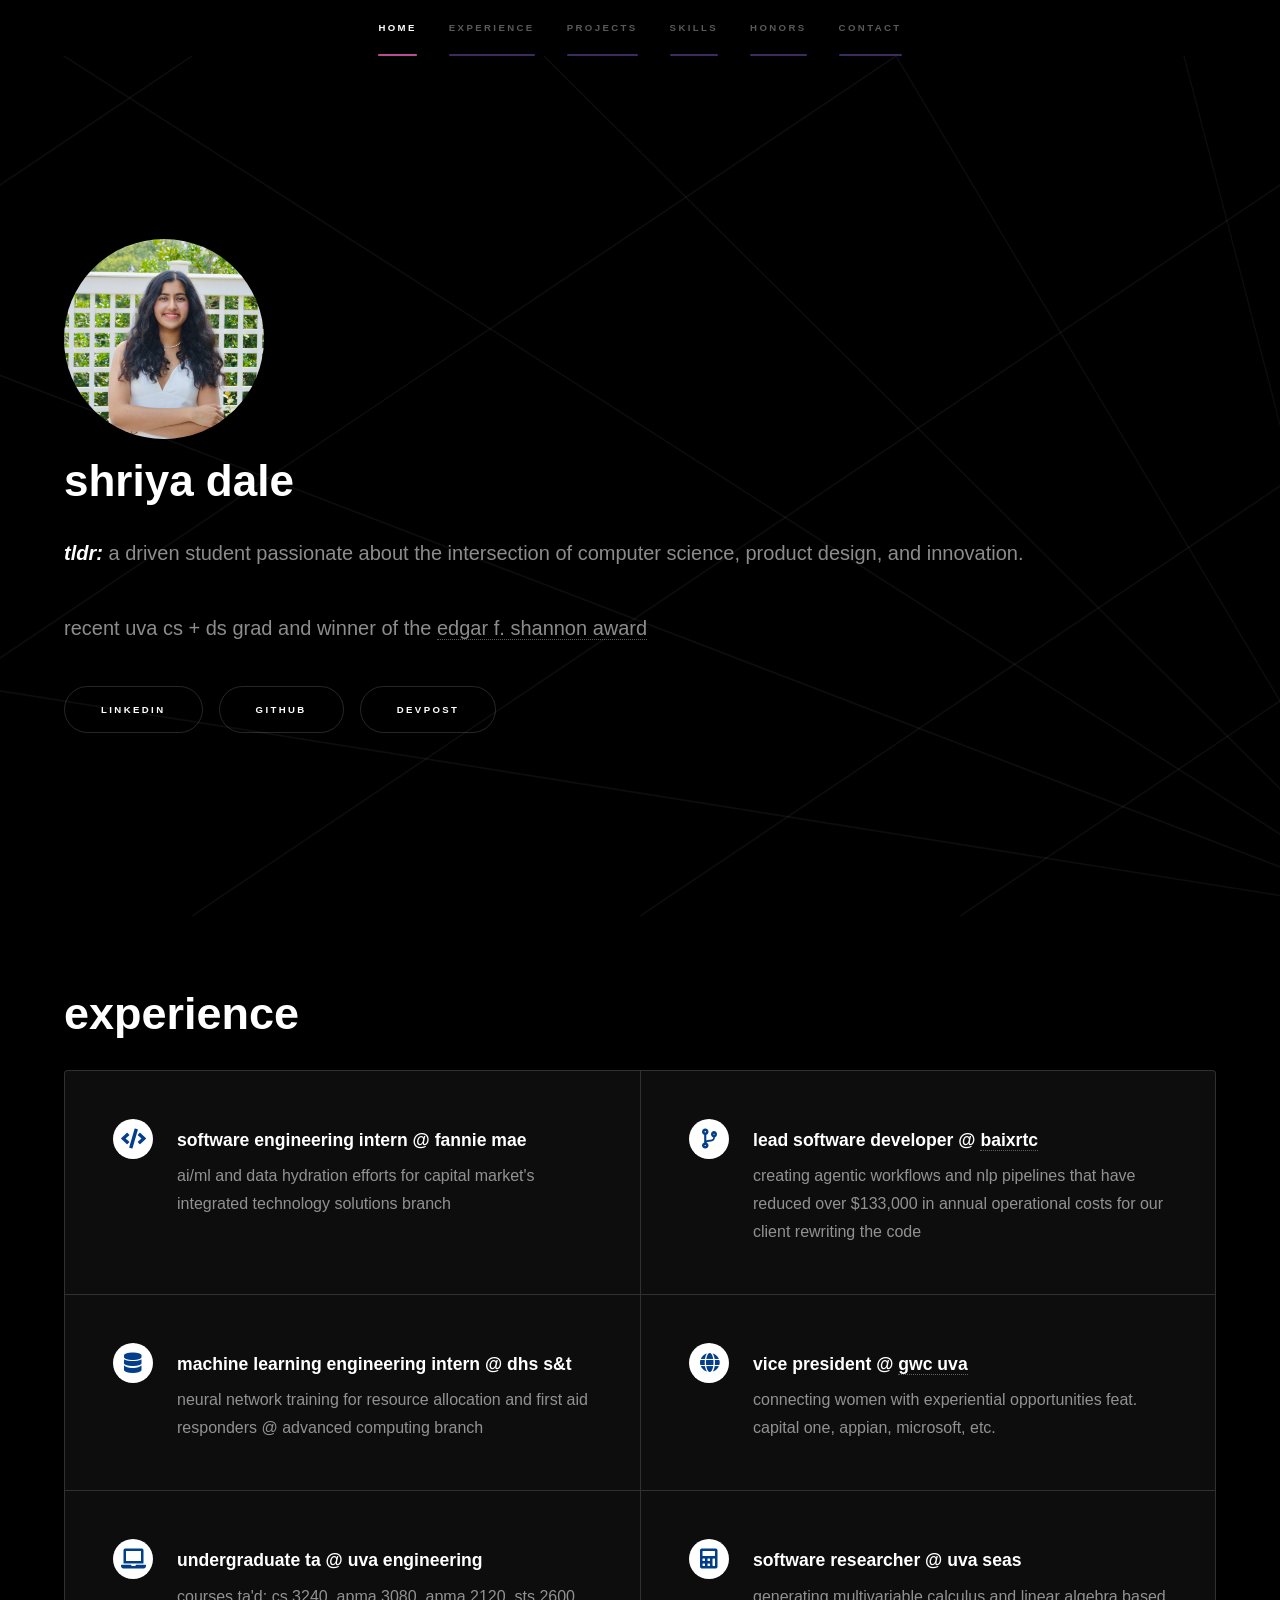
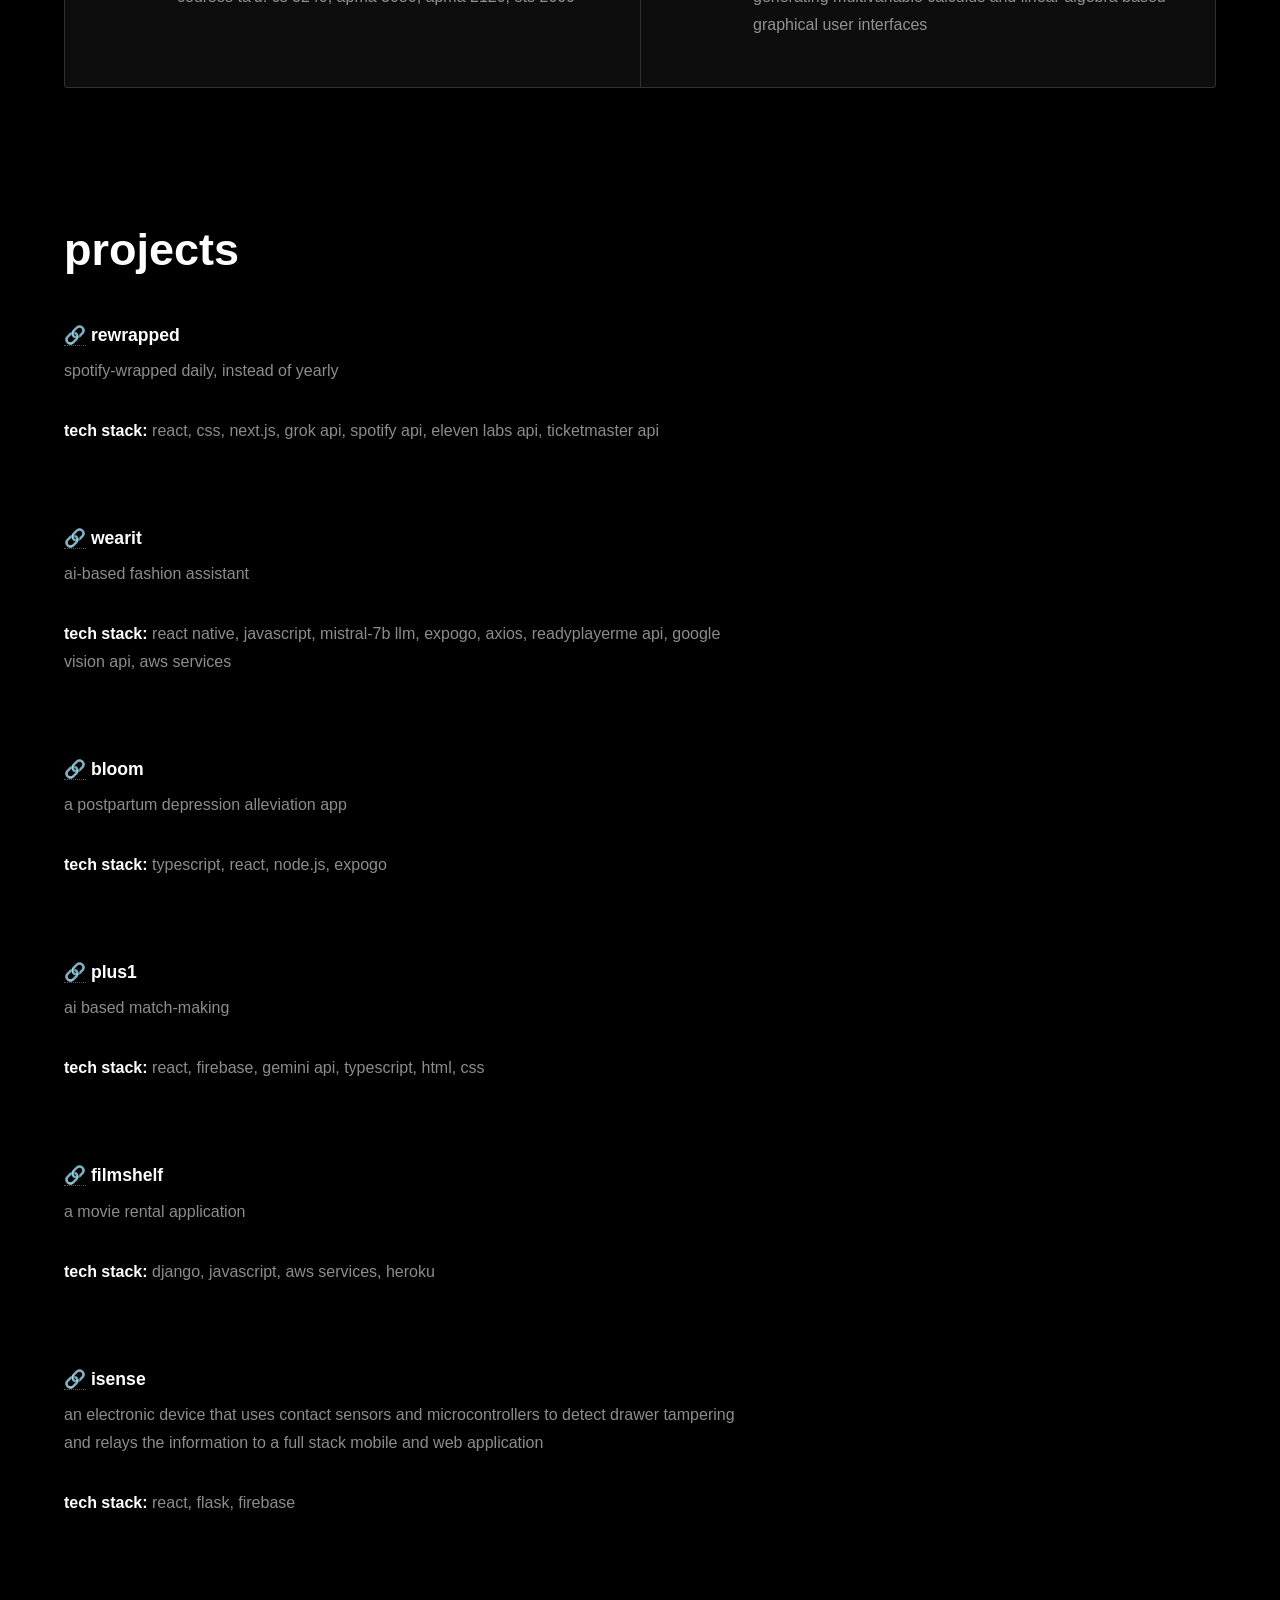
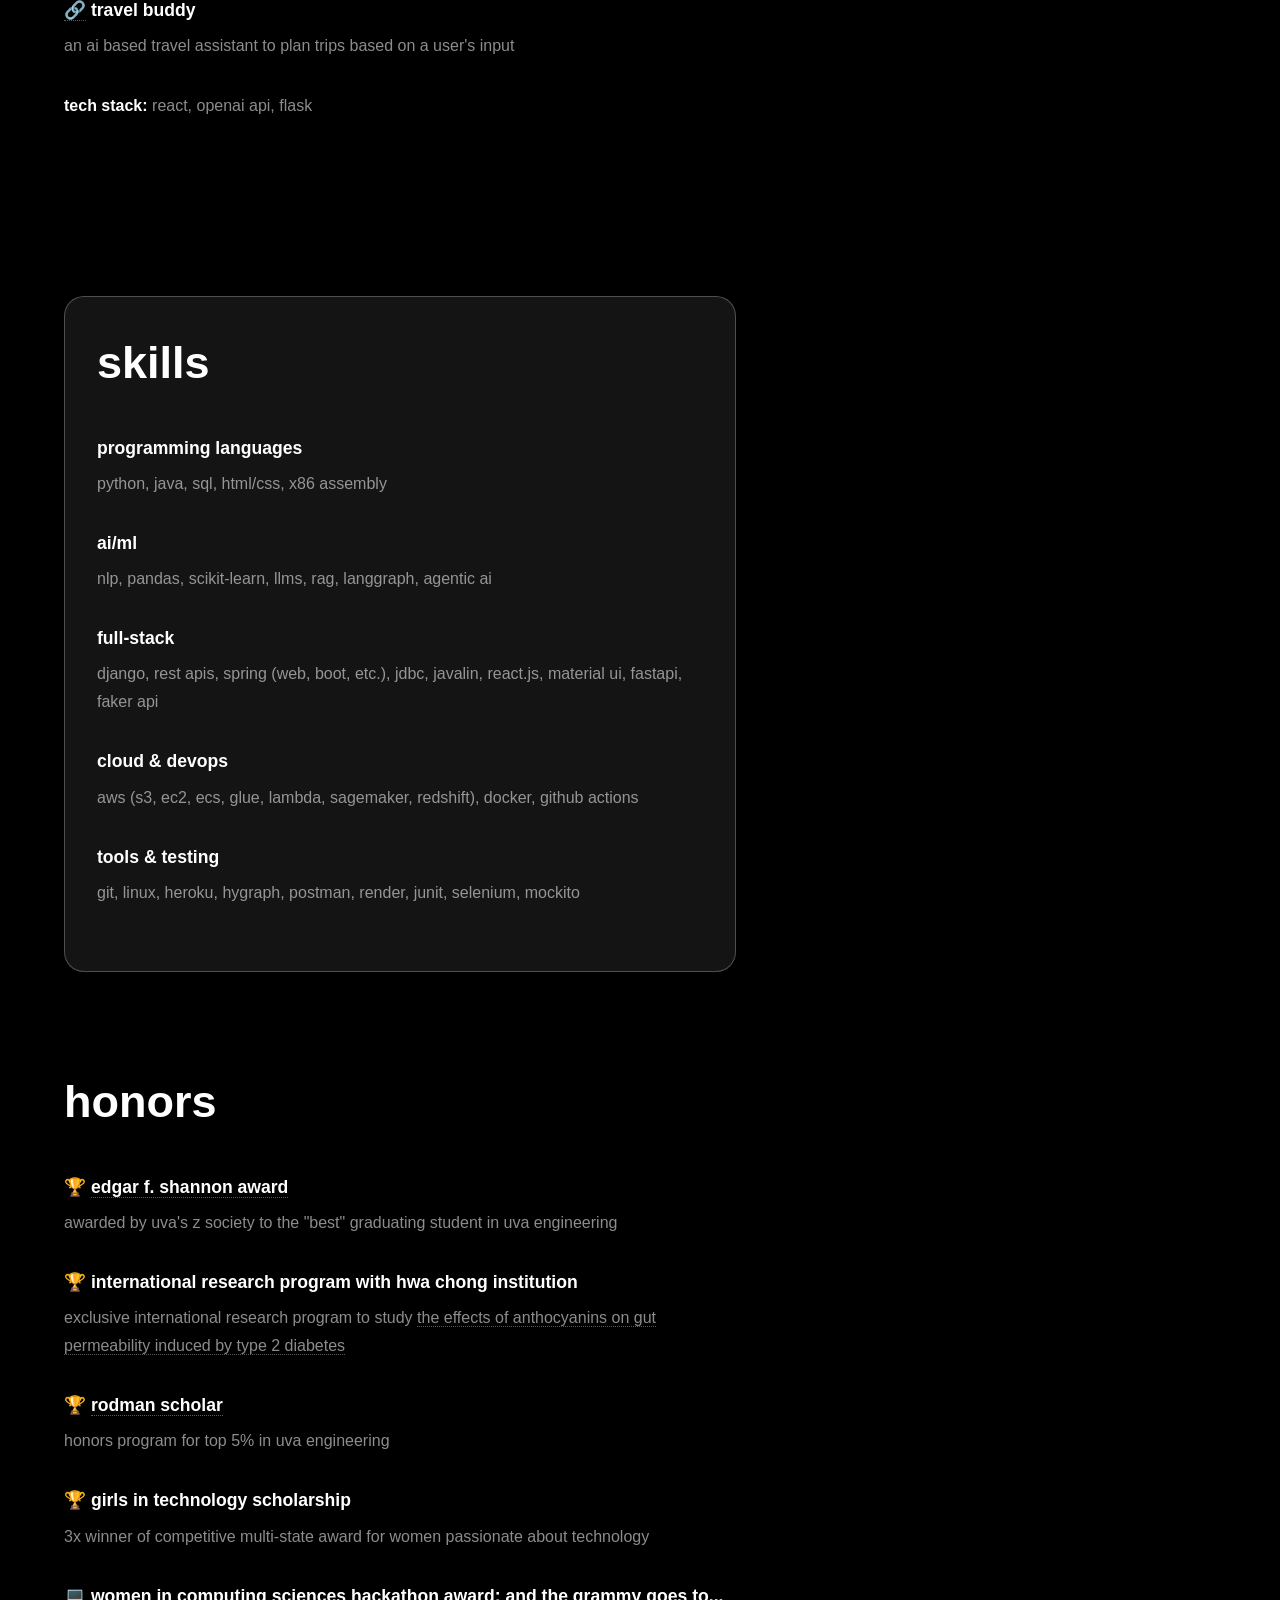
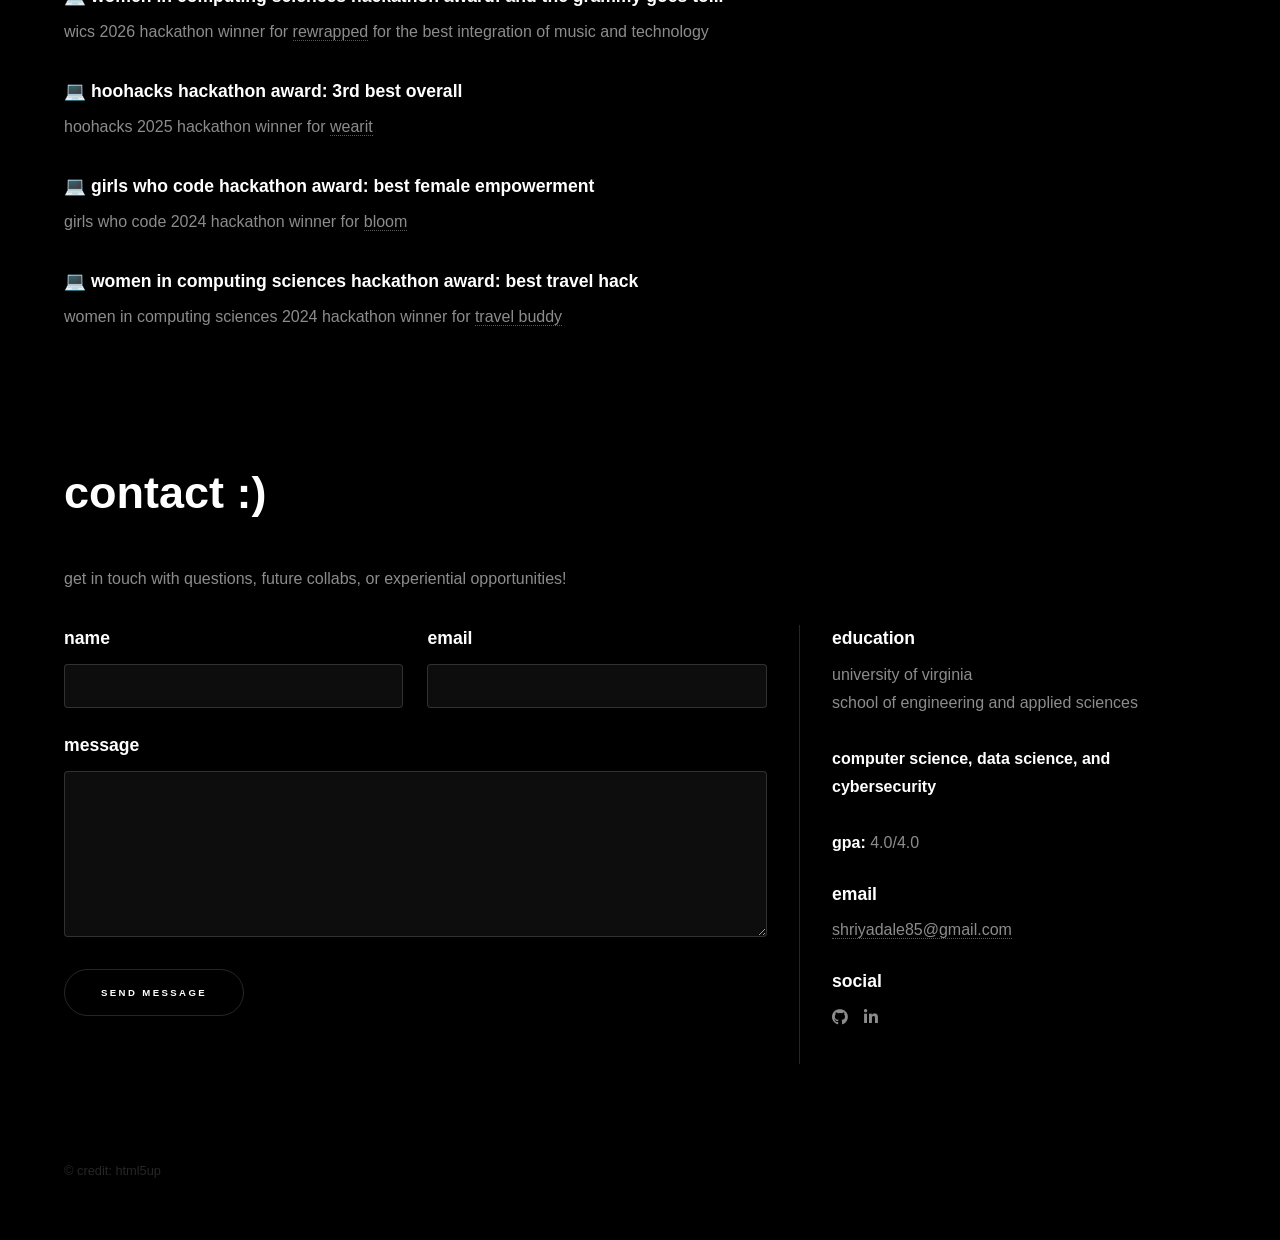
==== commit 0c41ab87: "fixed formatting" ====
--- a/index.html
+++ b/index.html
@@ -152,7 +152,7 @@
 							</section>
 							<section>
 								<h3>full-stack</h3>
-								<p>django, rest apis, spring (web, boot, etc.),jdbc, javalin, react.js, material ui, fastapi, faker api</p>
+								<p>django, rest apis, spring (web, boot, etc.), jdbc, javalin, react.js, material ui, fastapi, faker api</p>
 							</section>
 							<section>
 								<h3>cloud & devops</h3>
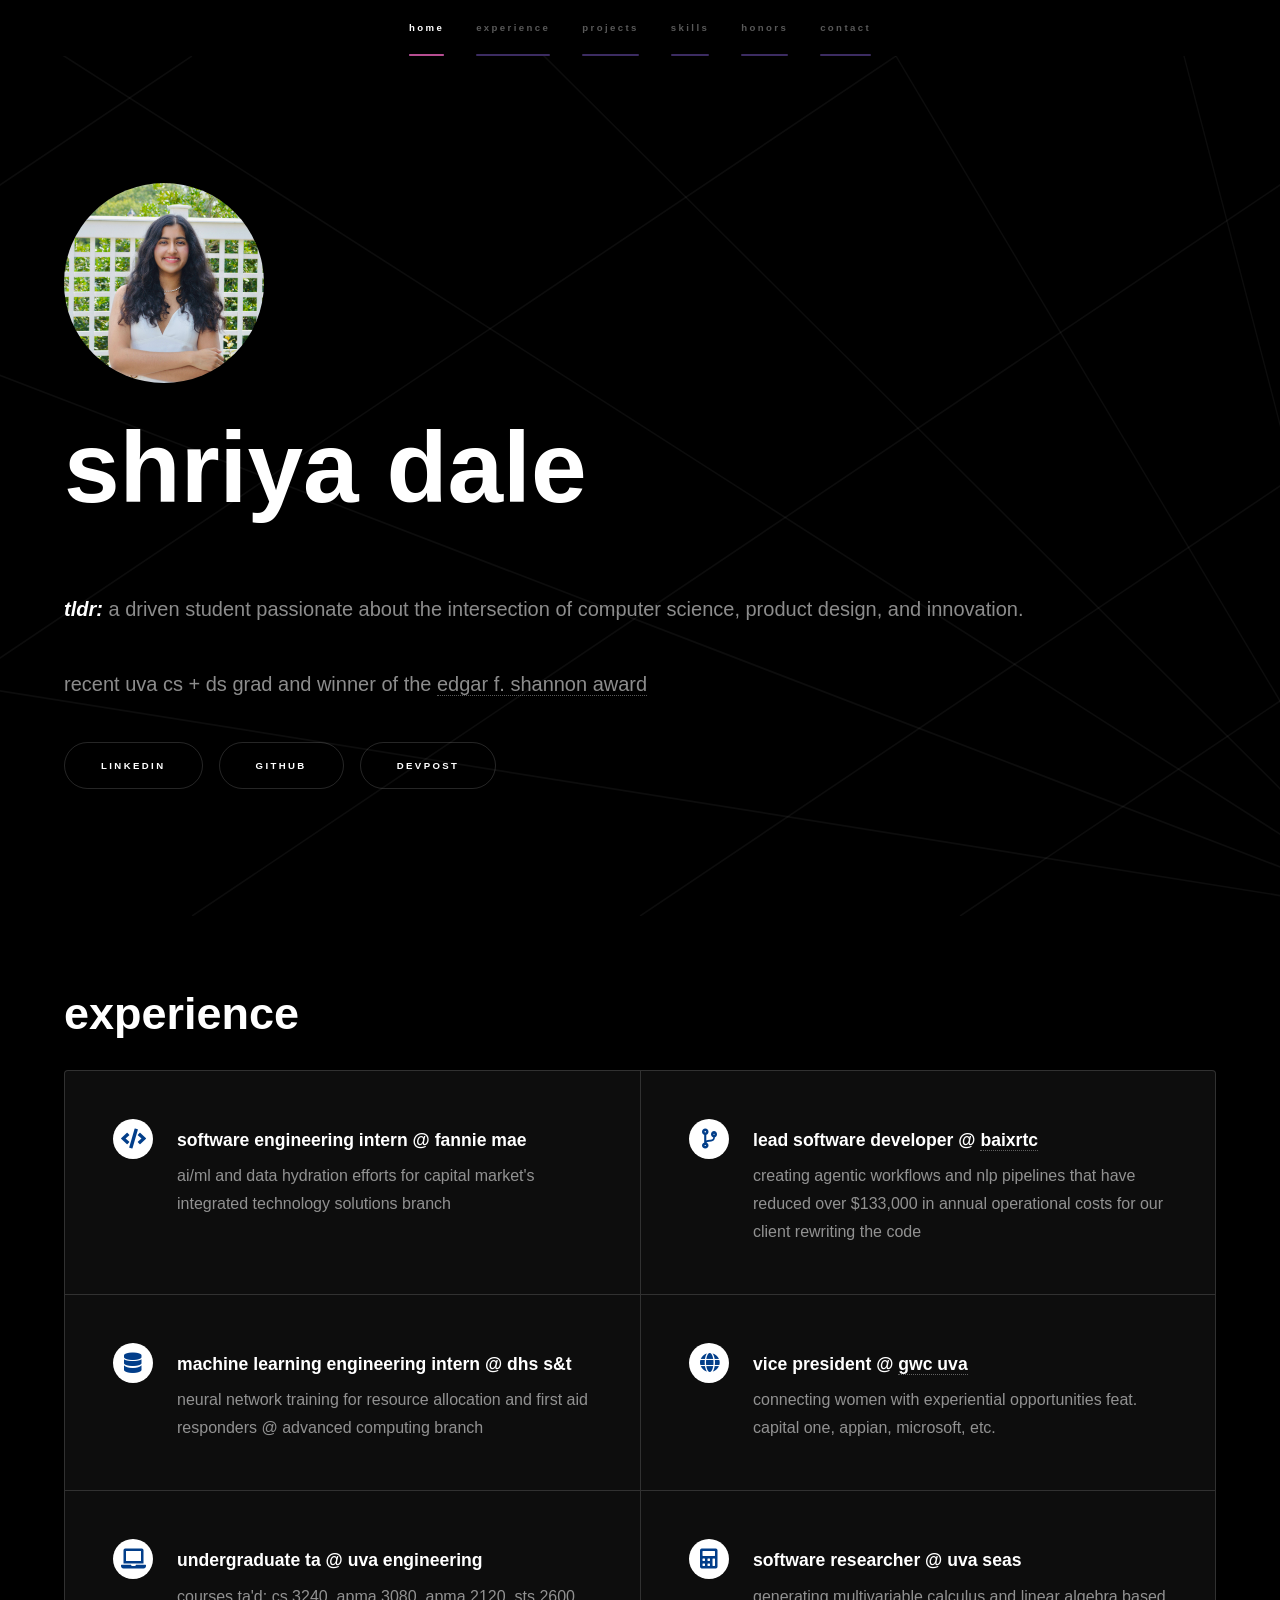
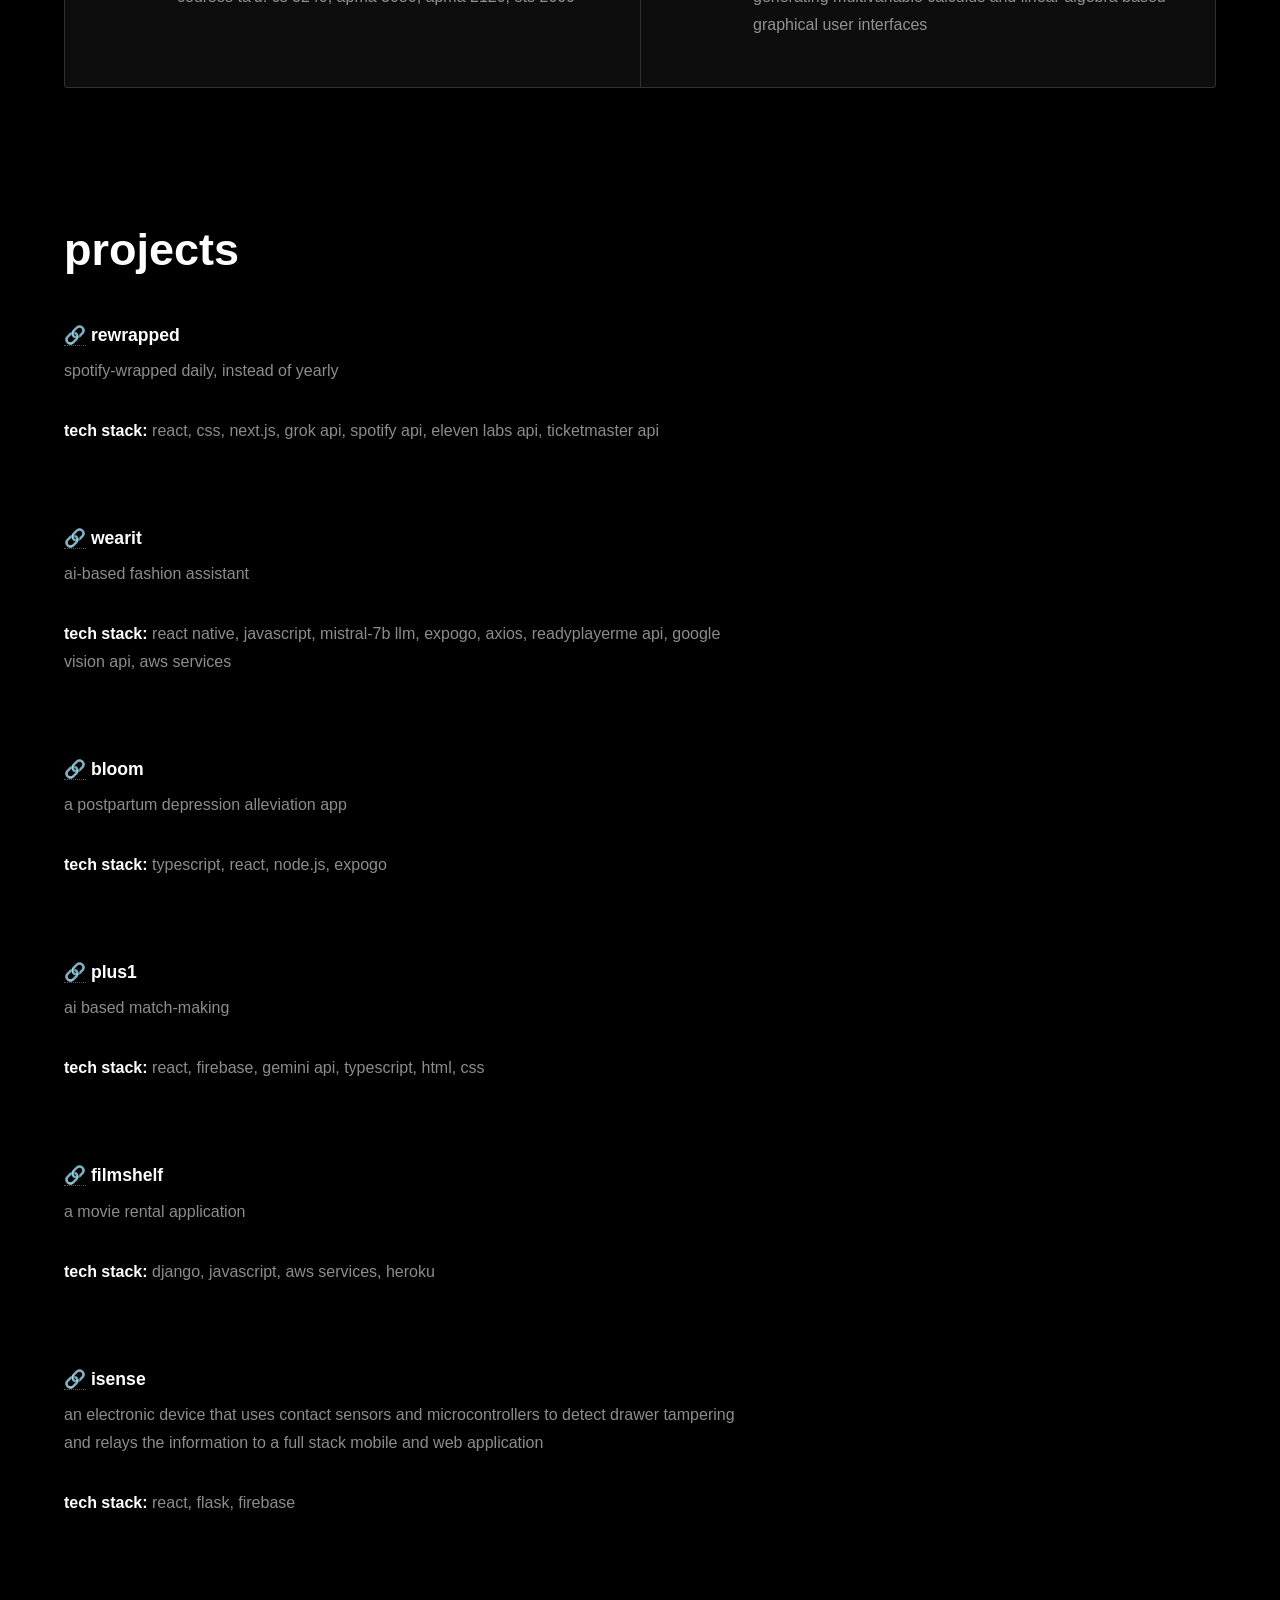
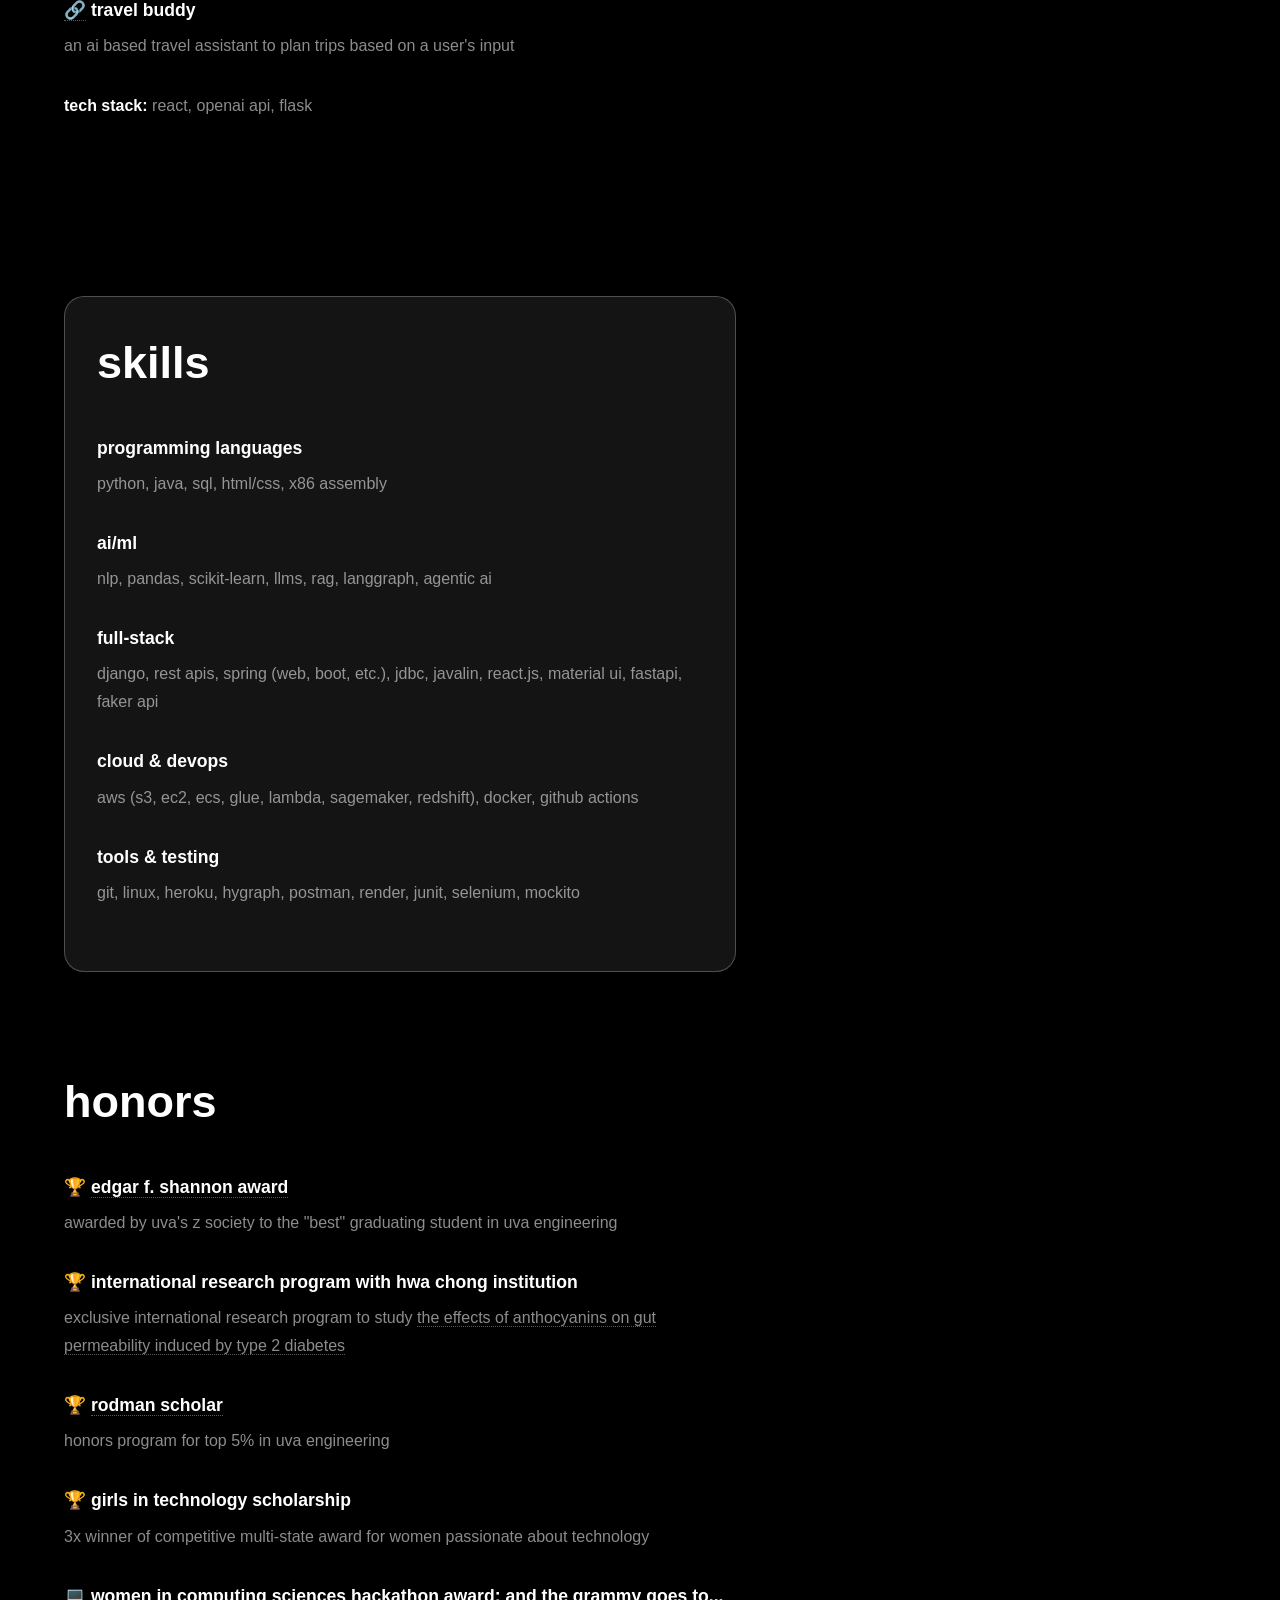
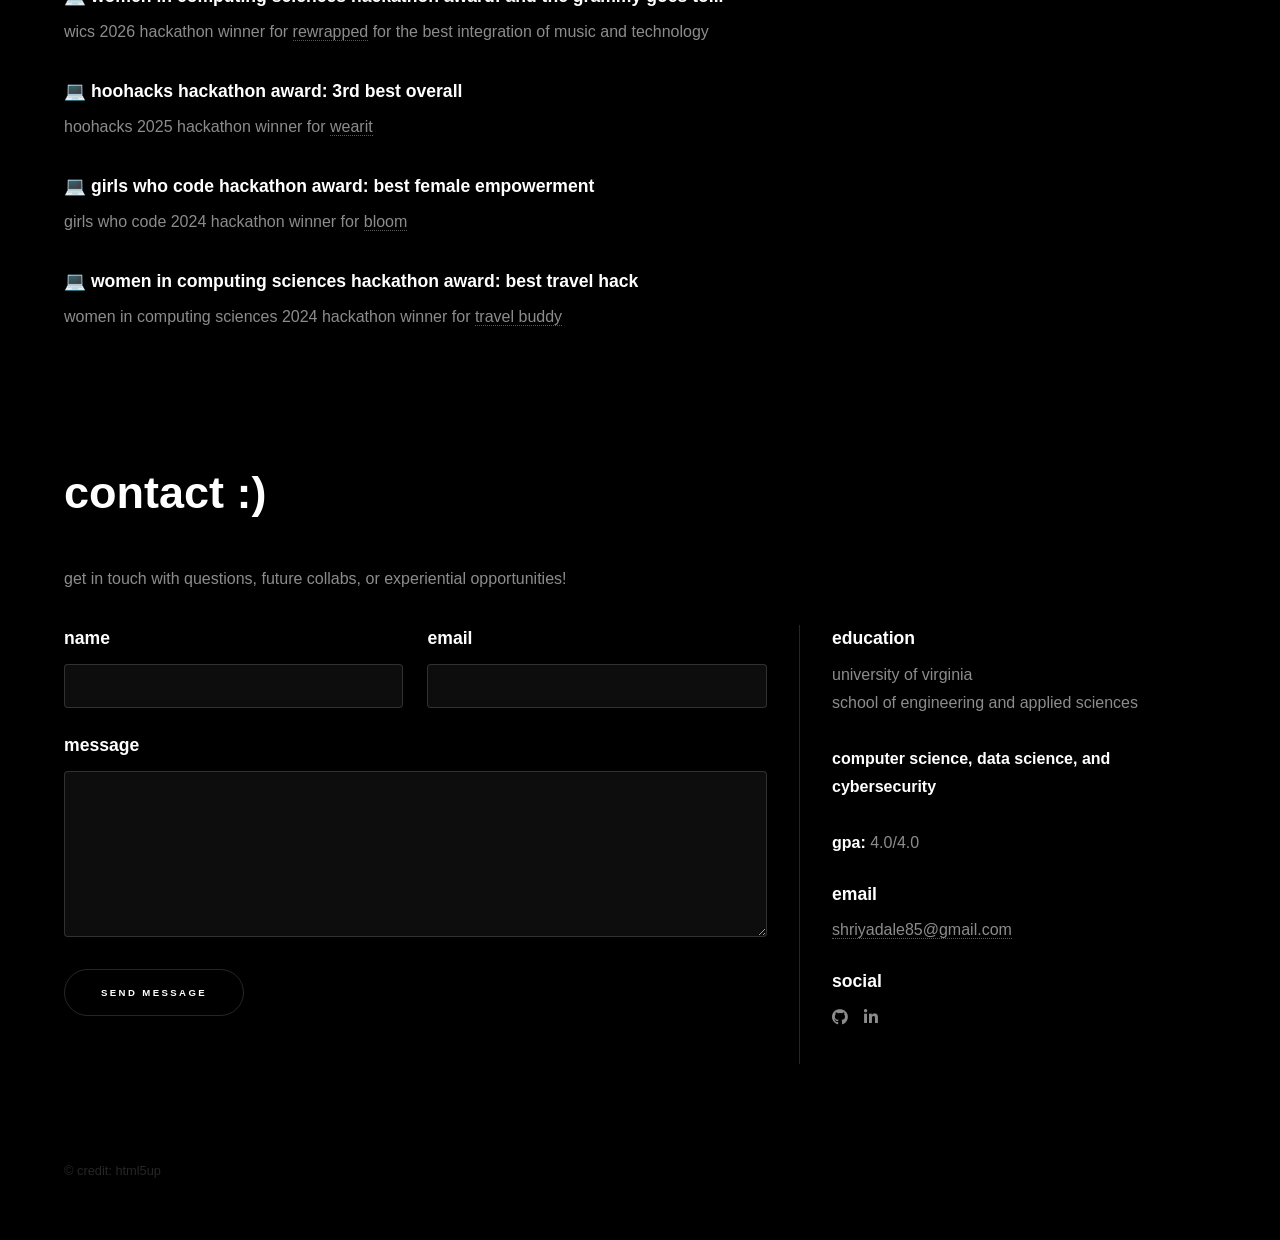
==== commit 561591d8: "casing navbar + title font increase" ====
--- a/index.html
+++ b/index.html
@@ -43,7 +43,7 @@
 				<img src="assets/css/images/pfp.JPG" alt="shriya pic"
 					style="width: 200px; height: 200px; border-radius: 50%; object-fit:cover">
 				<div class="typewriter">
-					<h1>shriya dale</h1>
+					<h1 style="font-size: 100px;">shriya dale</h1>
 				</div>
 				<p><b><i>tldr:</i></b> a driven student passionate about the intersection of computer science, product design, and innovation.</p>
 
--- a/assets/css/main.css
+++ b/assets/css/main.css
@@ -3765,7 +3765,7 @@
 			padding: 1.35em 0;
 			position: relative;
 			text-decoration: none;
-			text-transform: uppercase;
+			text-transform: lowercase;
 		}
 
 			#sidebar nav a:before, #sidebar nav a:after {
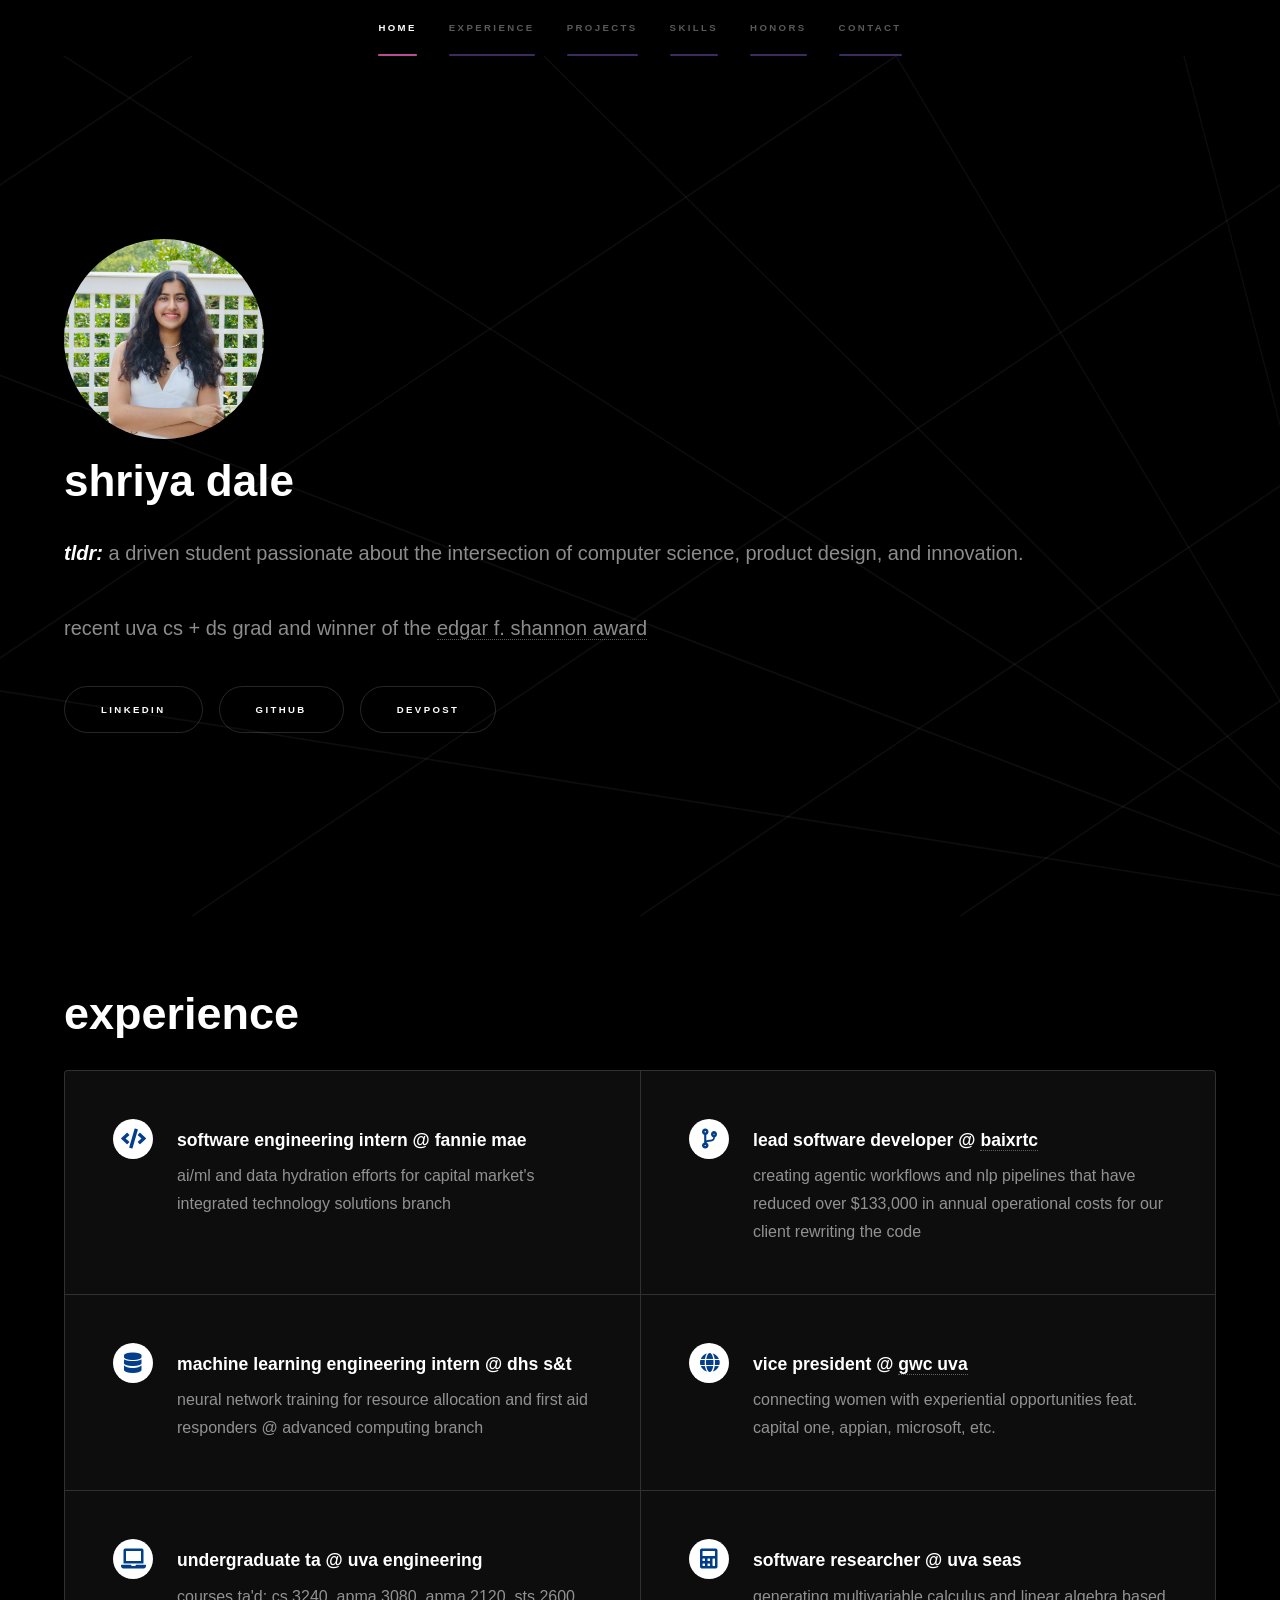
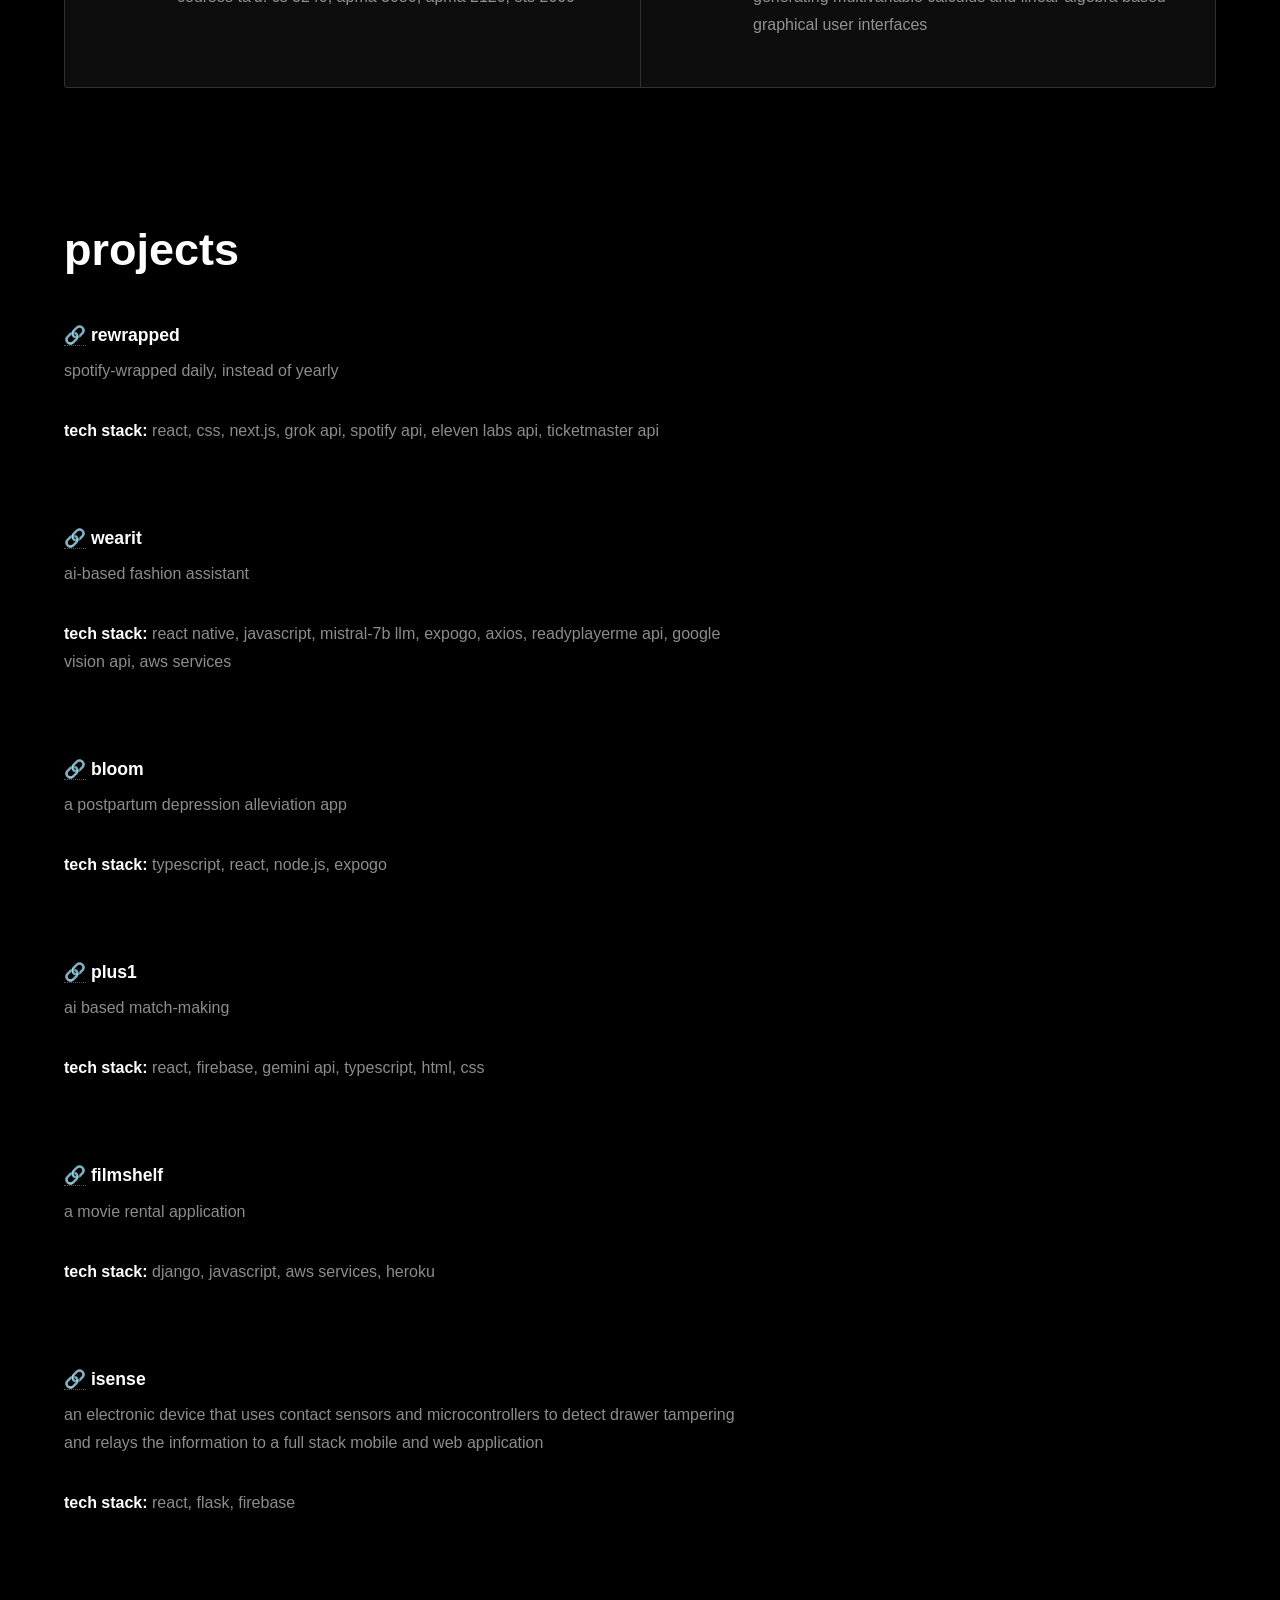
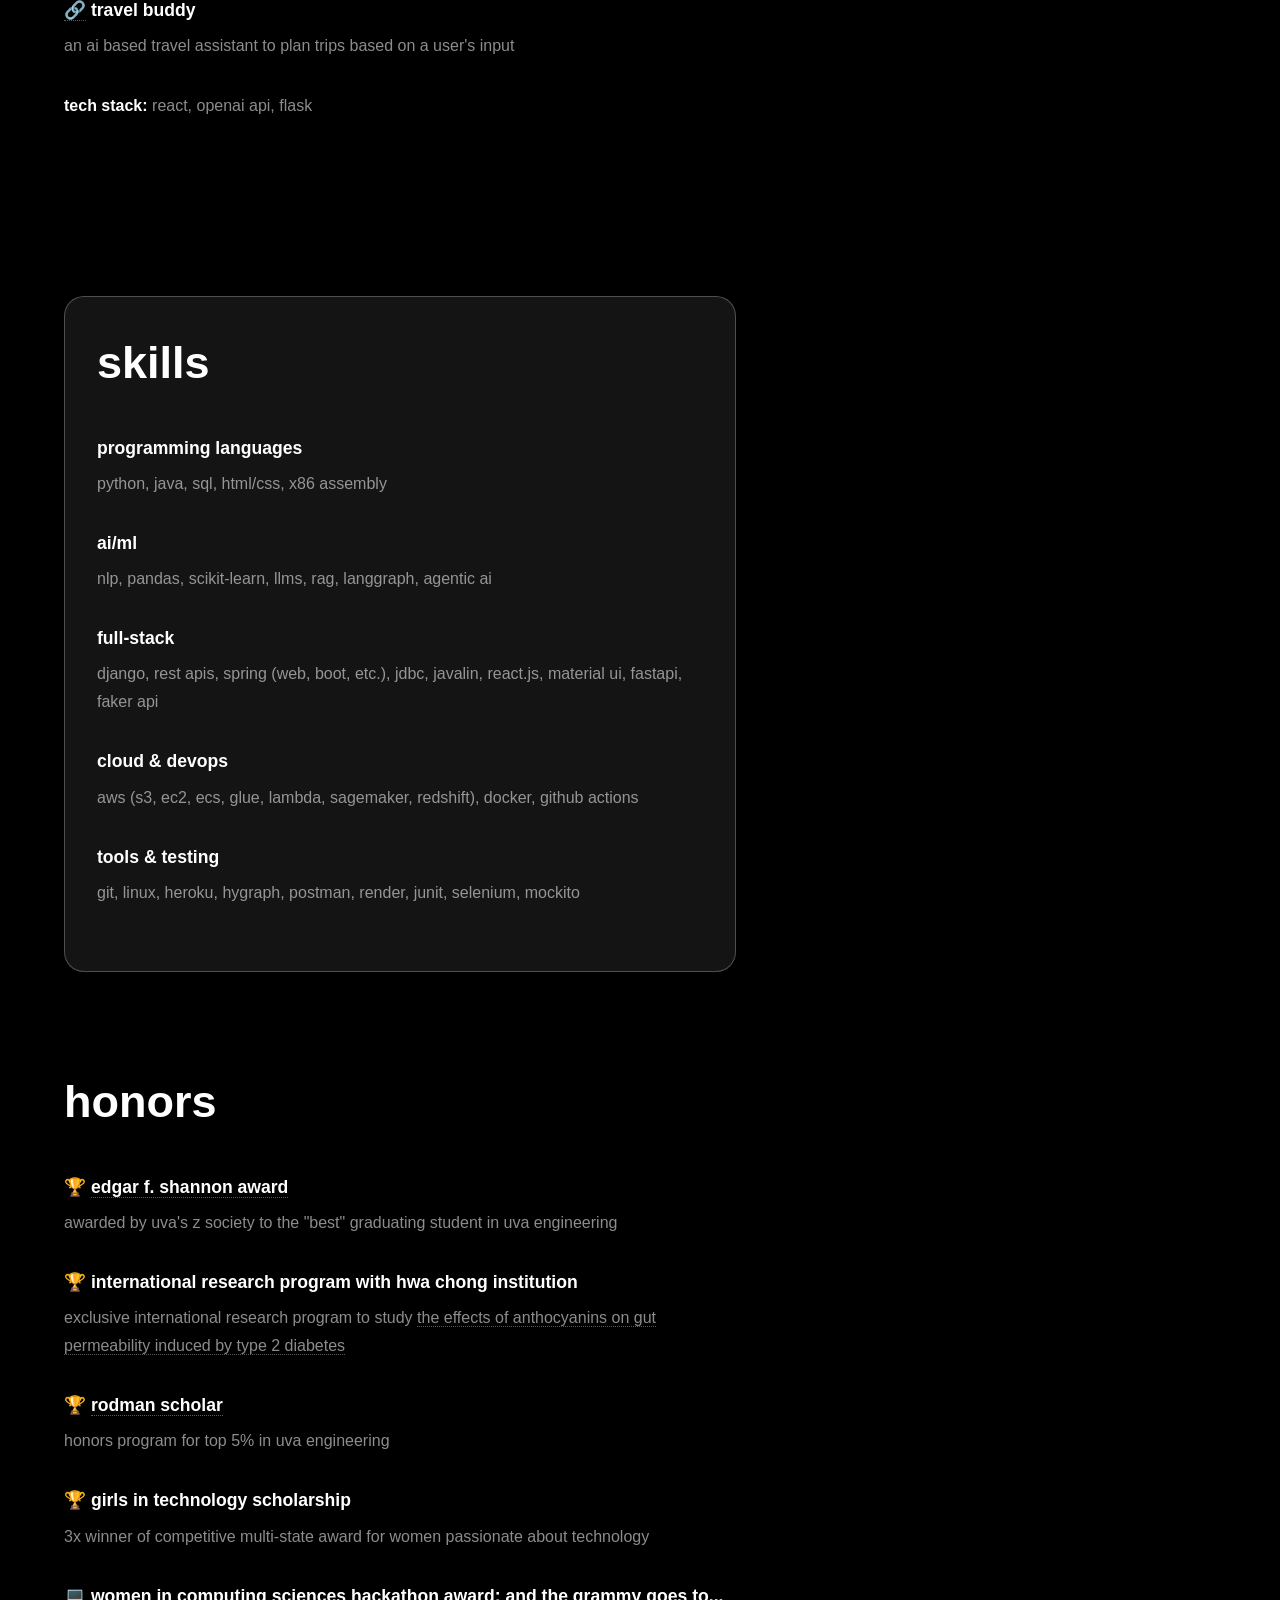
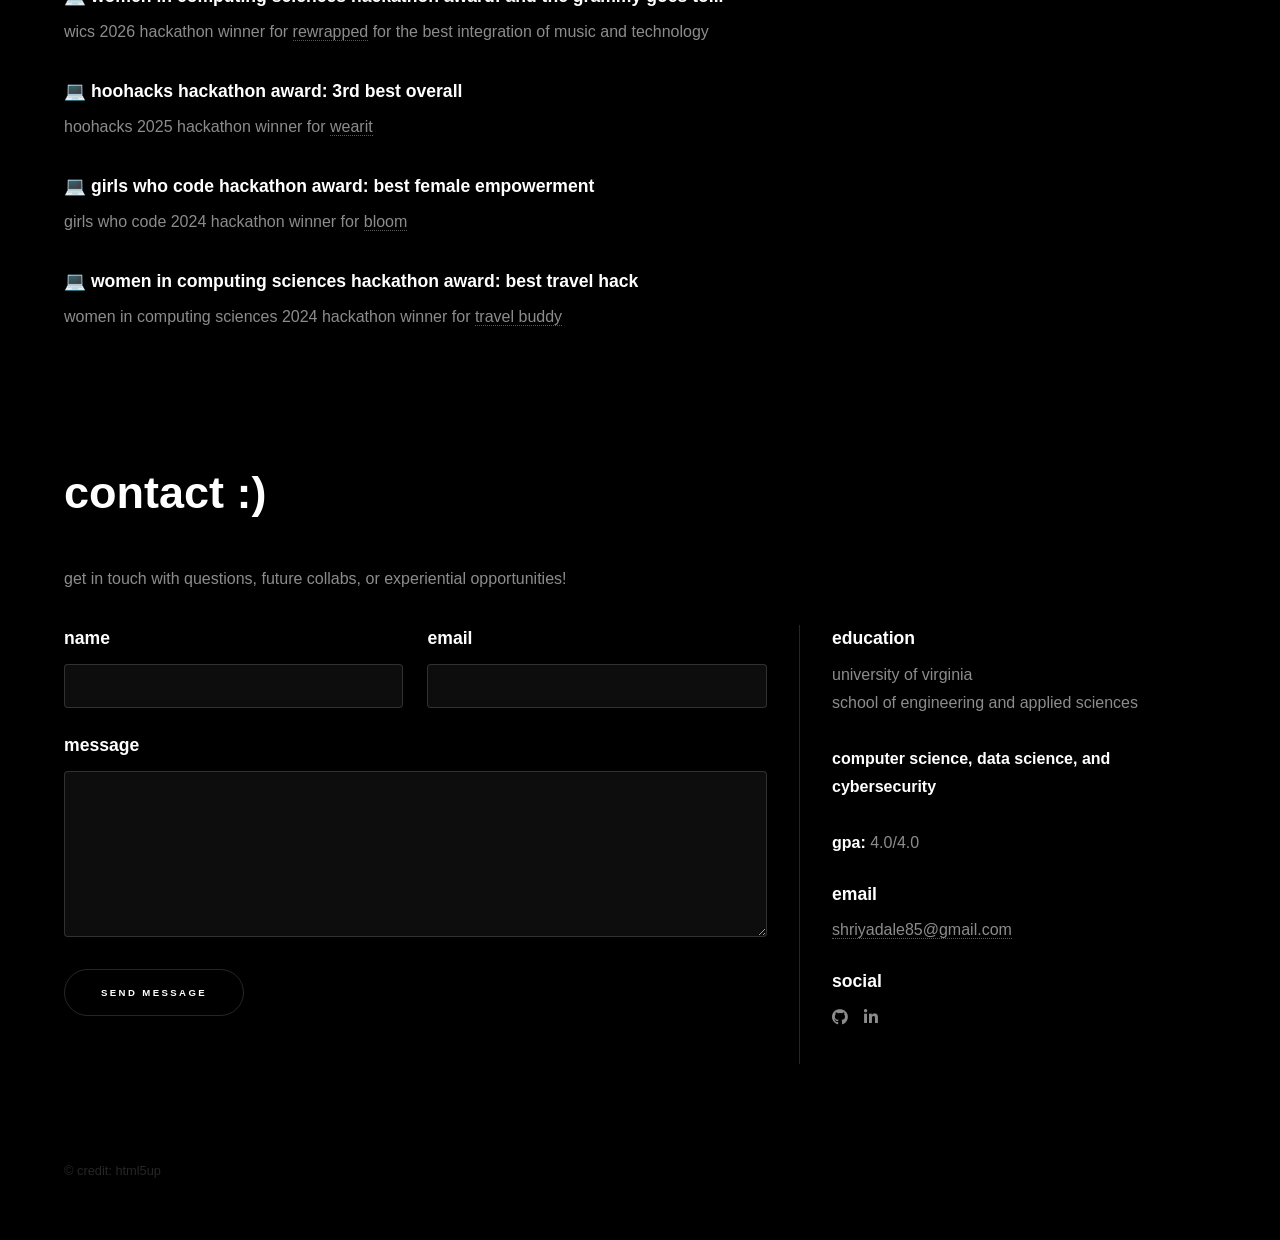
==== commit 6e565bde: "fixed title" ====
--- a/index.html
+++ b/index.html
@@ -43,7 +43,7 @@
 				<img src="assets/css/images/pfp.JPG" alt="shriya pic"
 					style="width: 200px; height: 200px; border-radius: 50%; object-fit:cover">
 				<div class="typewriter">
-					<h1 style="font-size: 100px;">shriya dale</h1>
+					<h1>shriya dale</h1>
 				</div>
 				<p><b><i>tldr:</i></b> a driven student passionate about the intersection of computer science, product design, and innovation.</p>
 
--- a/assets/css/main.css
+++ b/assets/css/main.css
@@ -3765,7 +3765,7 @@
 			padding: 1.35em 0;
 			position: relative;
 			text-decoration: none;
-			text-transform: lowercase;
+			text-transform: uppercase;
 		}
 
 			#sidebar nav a:before, #sidebar nav a:after {
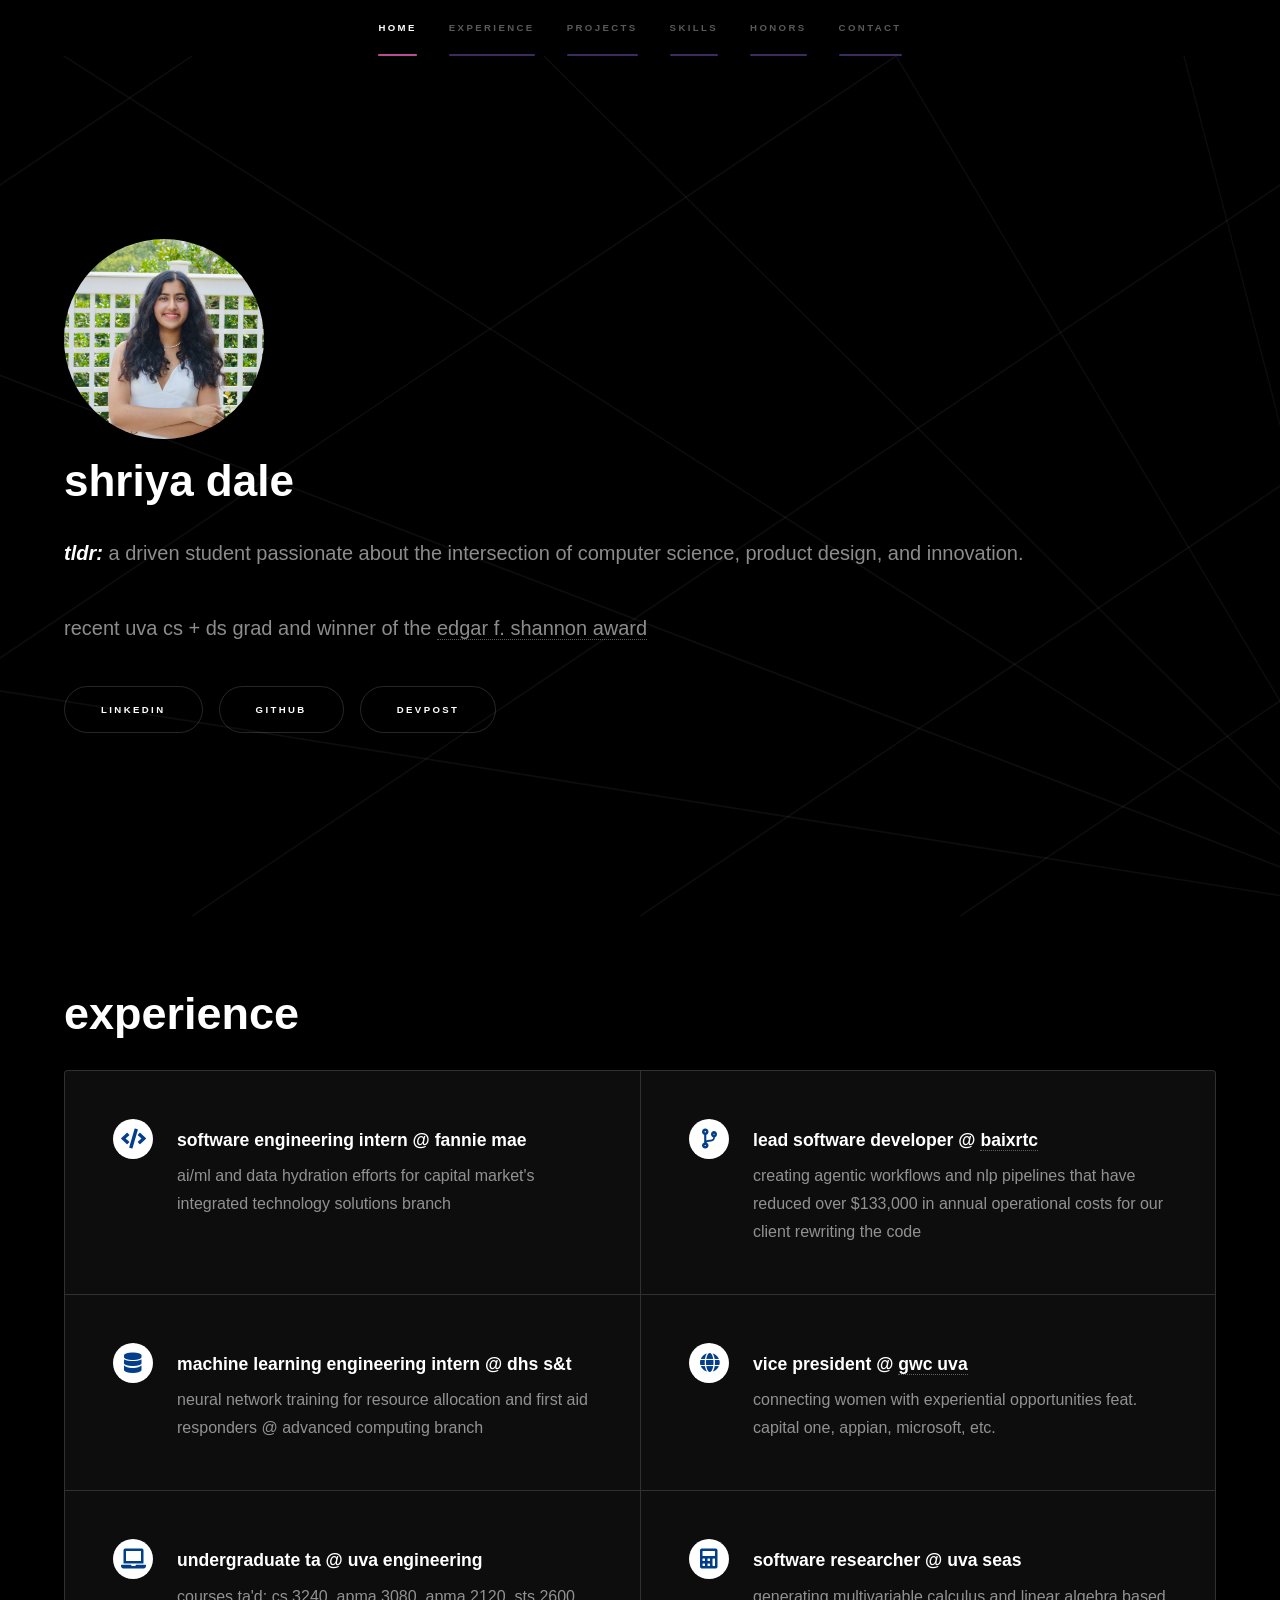
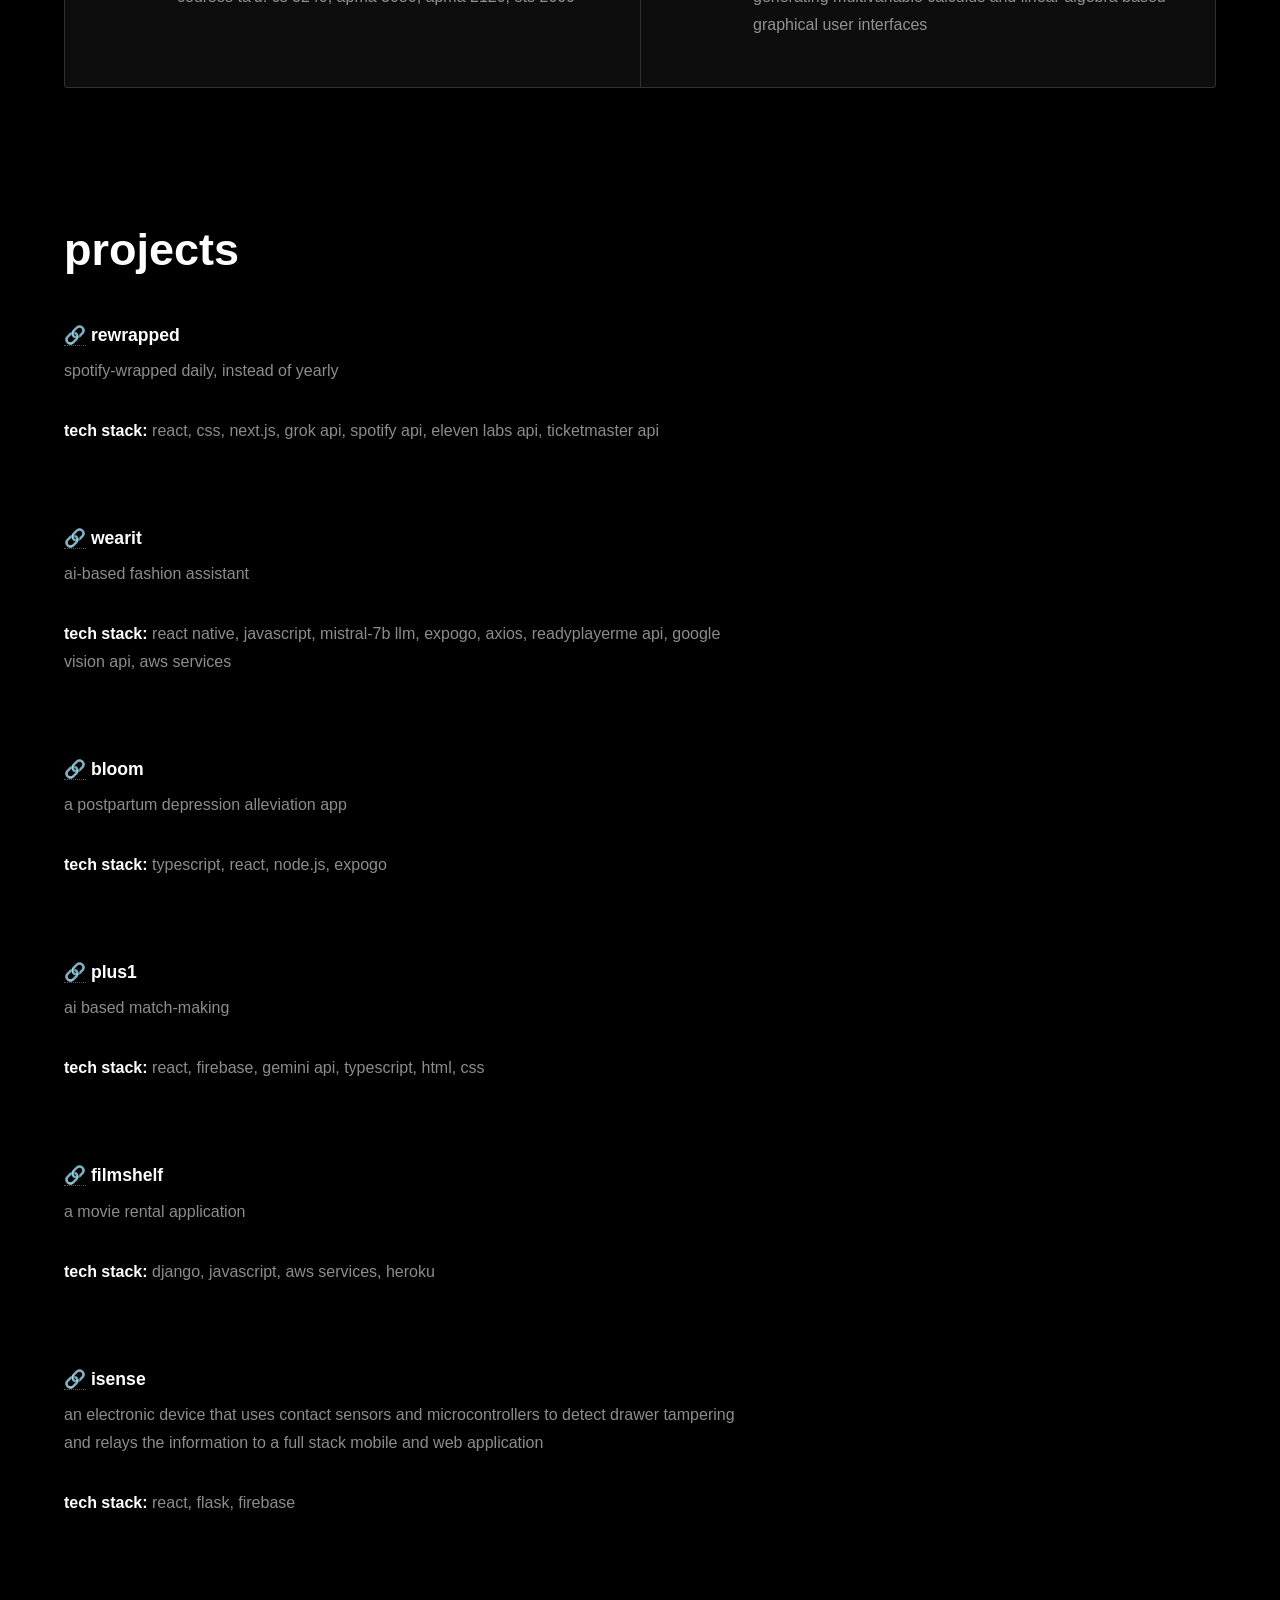
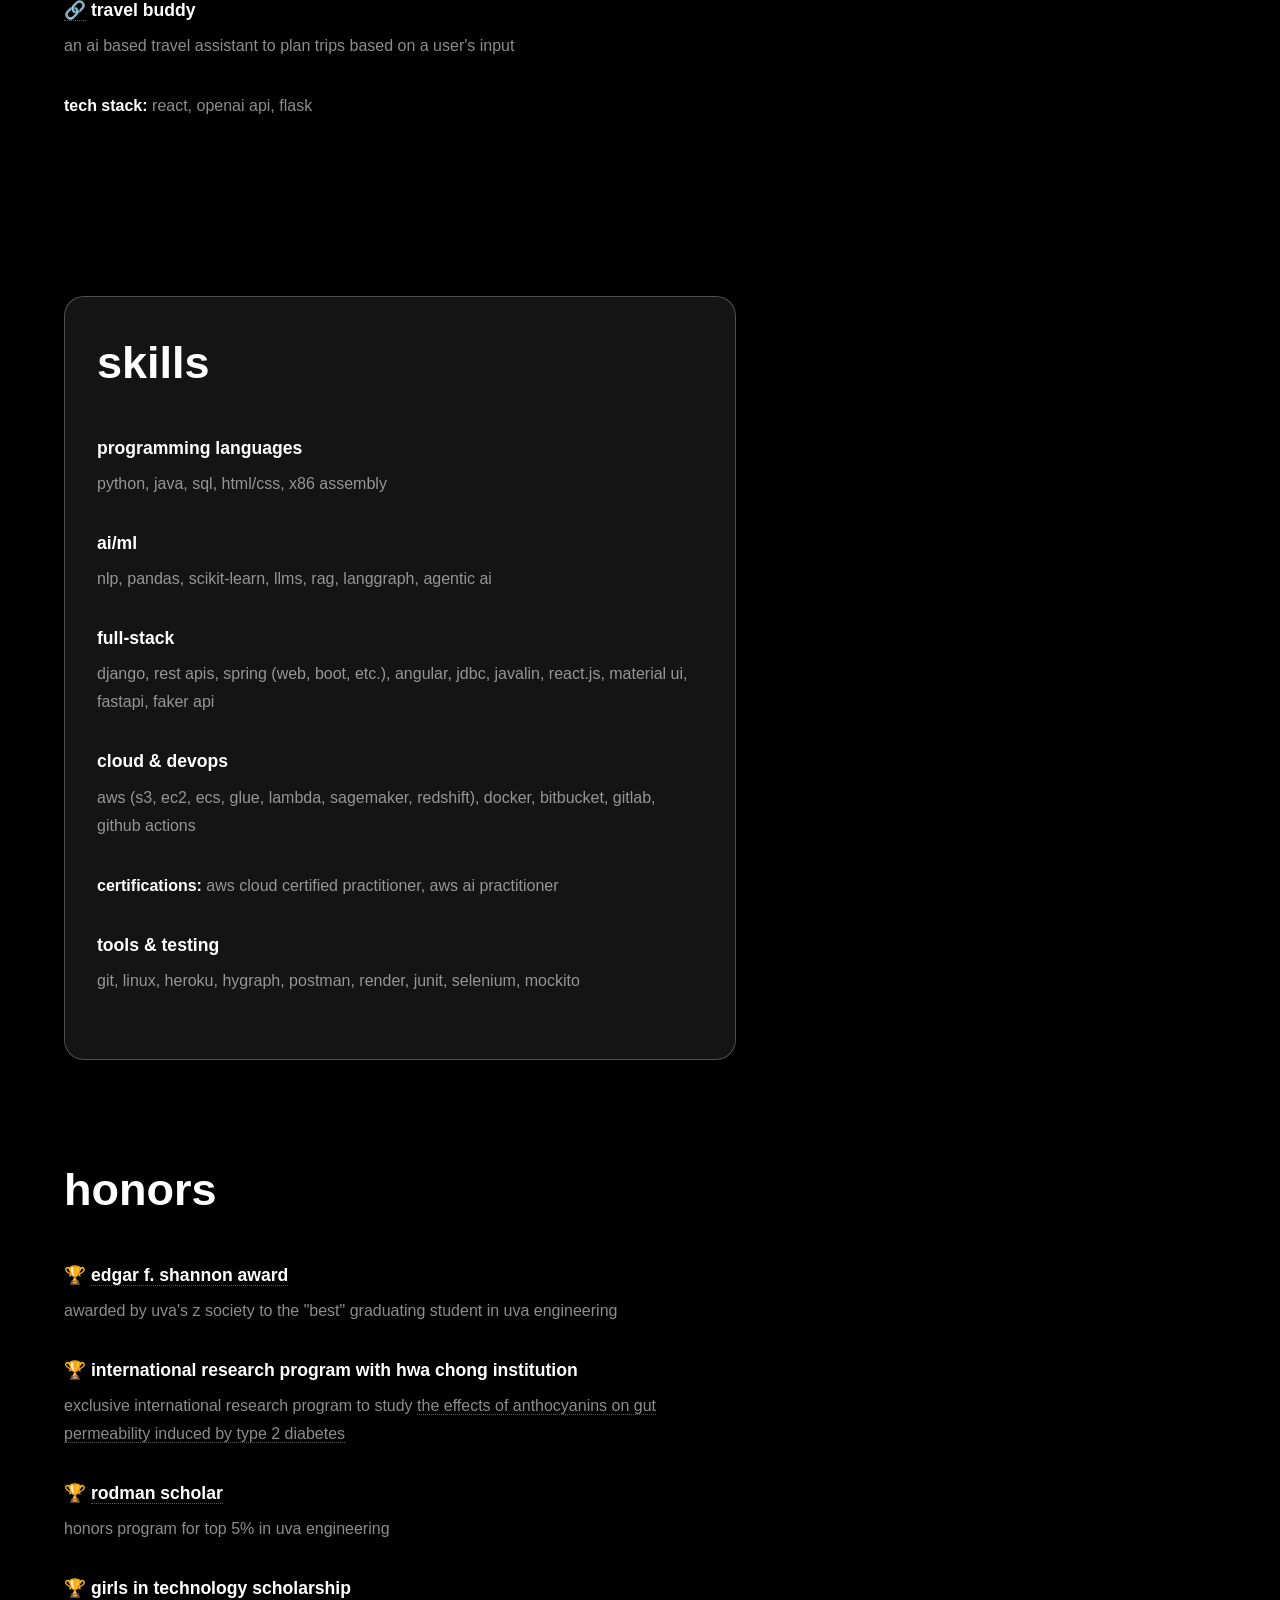
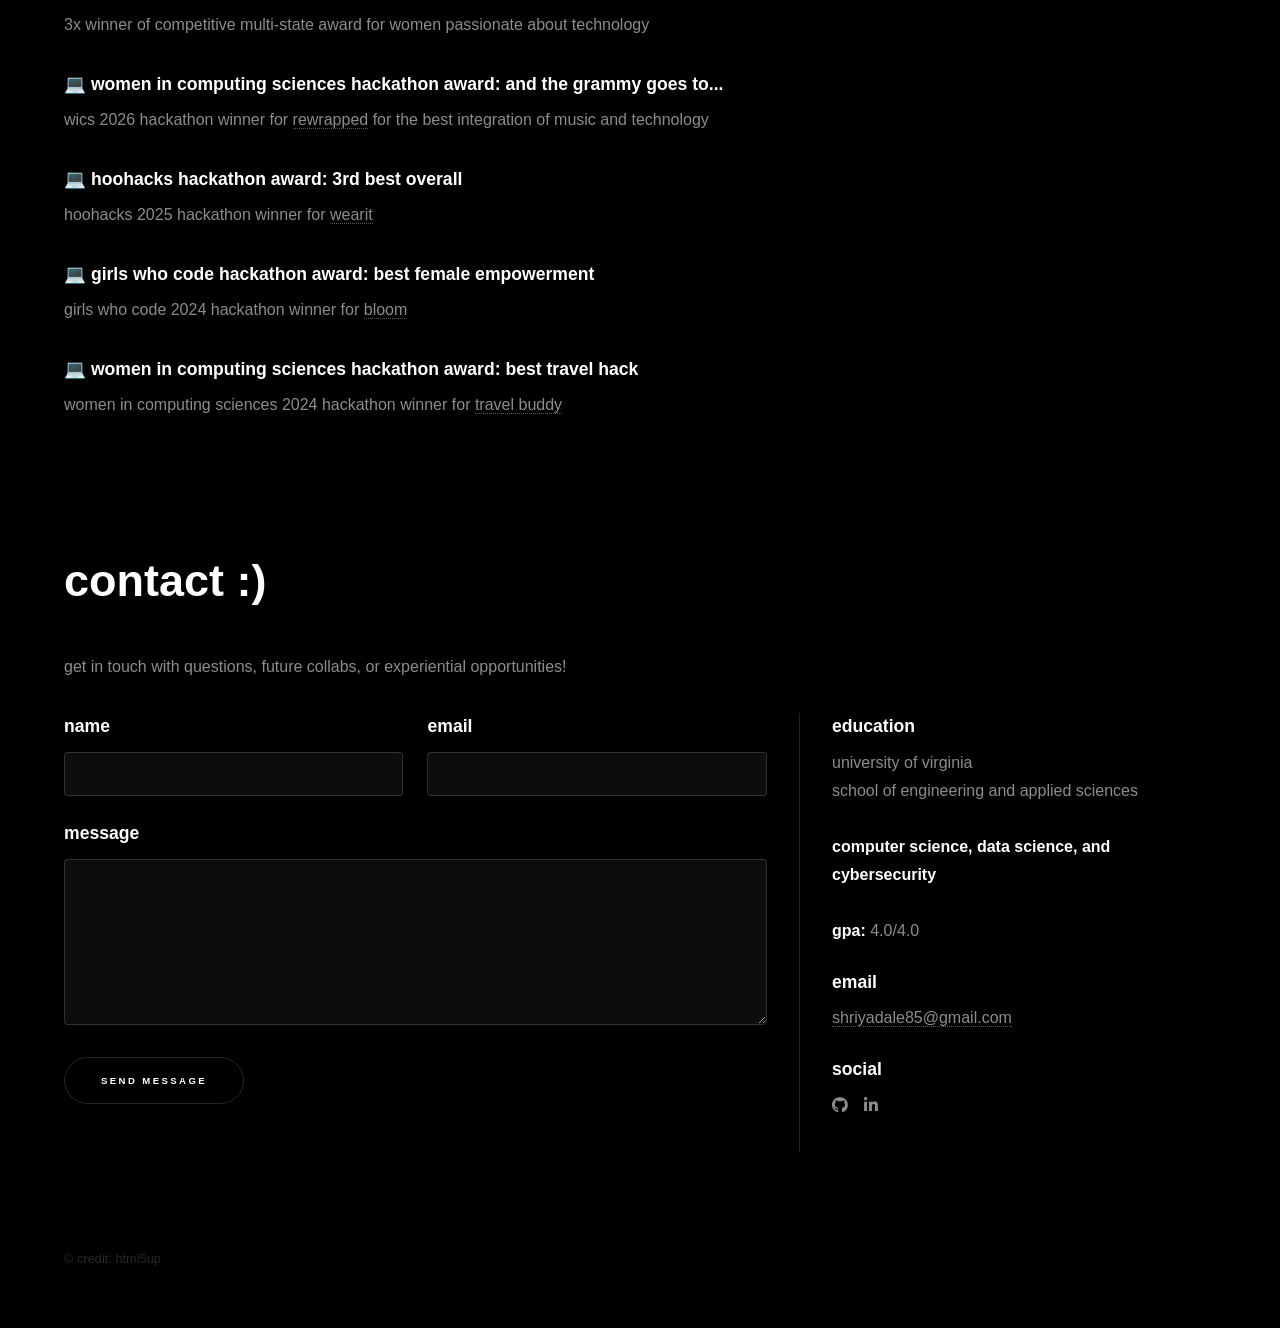
==== commit e106e879: "added certs" ====
--- a/index.html
+++ b/index.html
@@ -152,11 +152,12 @@
 							</section>
 							<section>
 								<h3>full-stack</h3>
-								<p>django, rest apis, spring (web, boot, etc.), jdbc, javalin, react.js, material ui, fastapi, faker api</p>
+								<p>django, rest apis, spring (web, boot, etc.), angular, jdbc, javalin, react.js, material ui, fastapi, faker api</p>
 							</section>
 							<section>
 								<h3>cloud & devops</h3>
-								<p>aws (s3, ec2, ecs, glue, lambda, sagemaker, redshift), docker, github actions</p>
+								<p>aws (s3, ec2, ecs, glue, lambda, sagemaker, redshift), docker, bitbucket, gitlab, github actions</p>
+								<p><b>certifications:</b> aws cloud certified practitioner, aws ai practitioner</p>
 							</section>
 							<section>
 								<h3>tools & testing</h3>
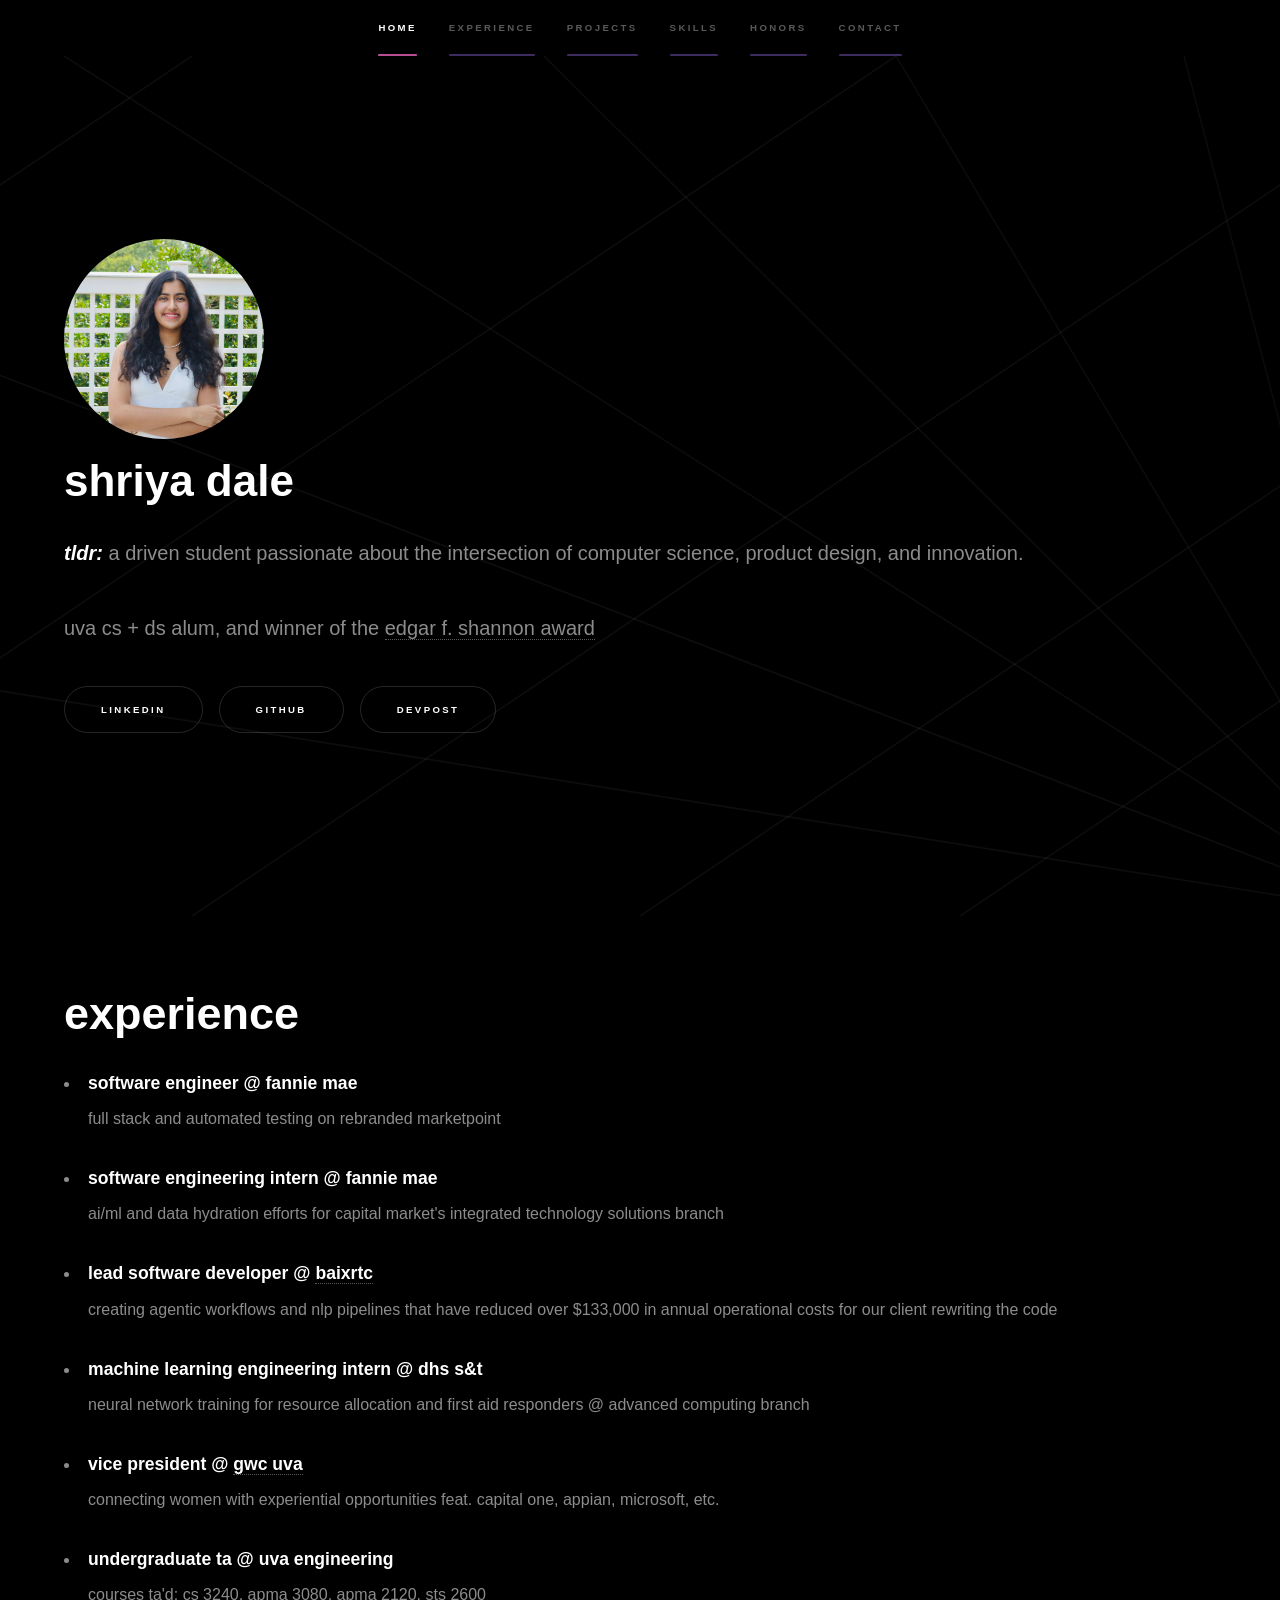
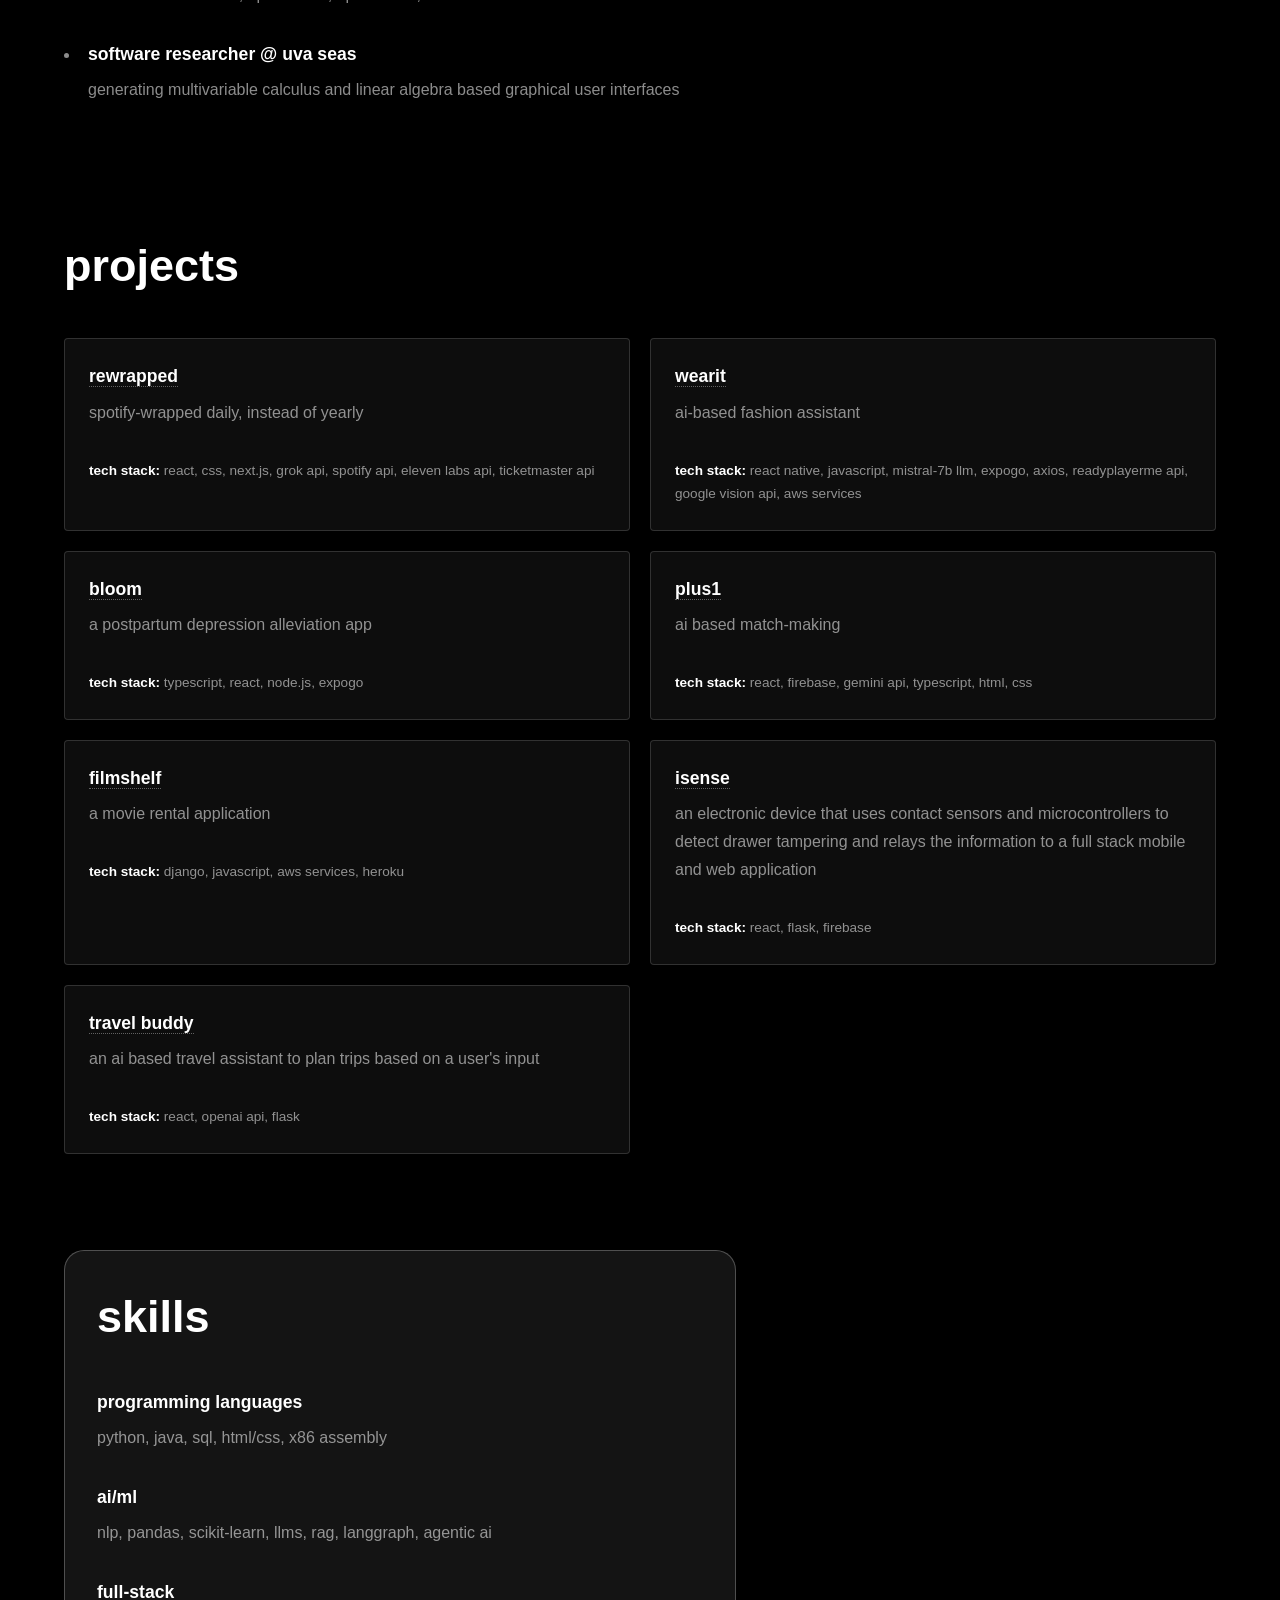
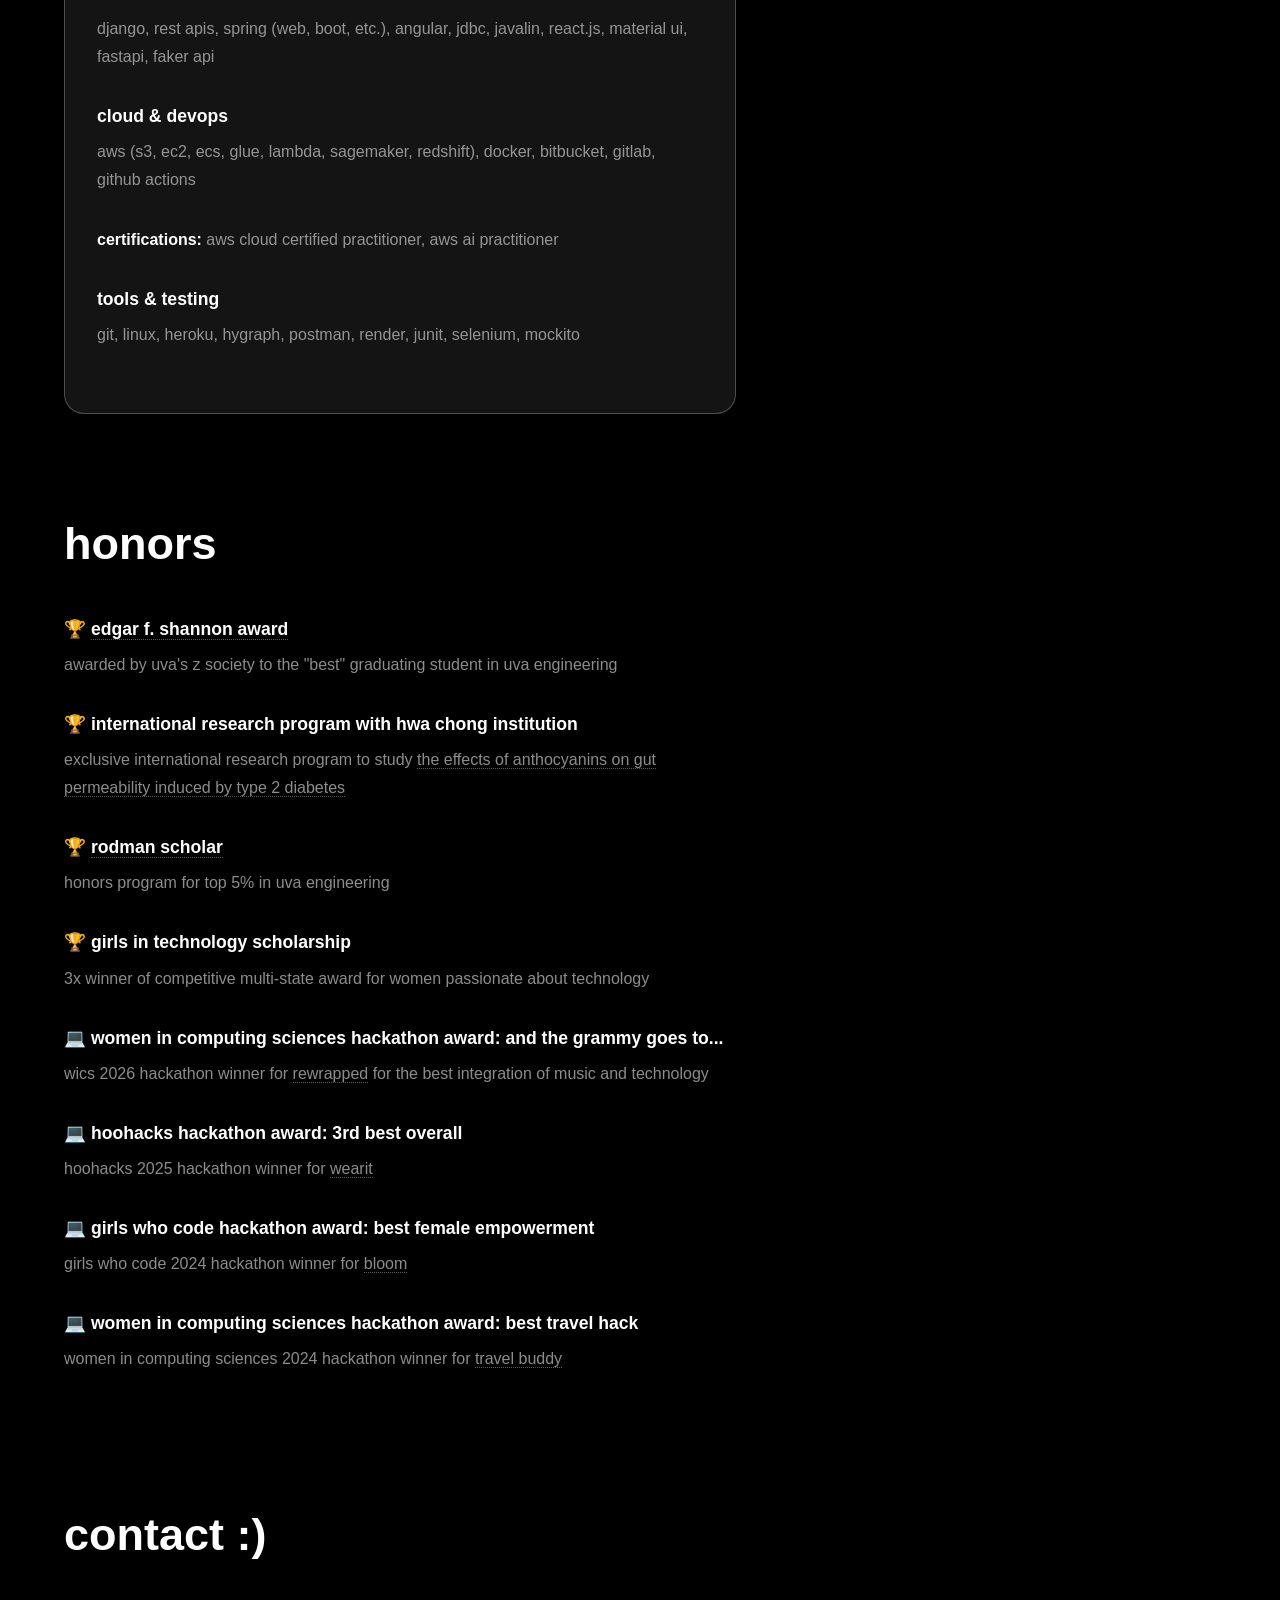
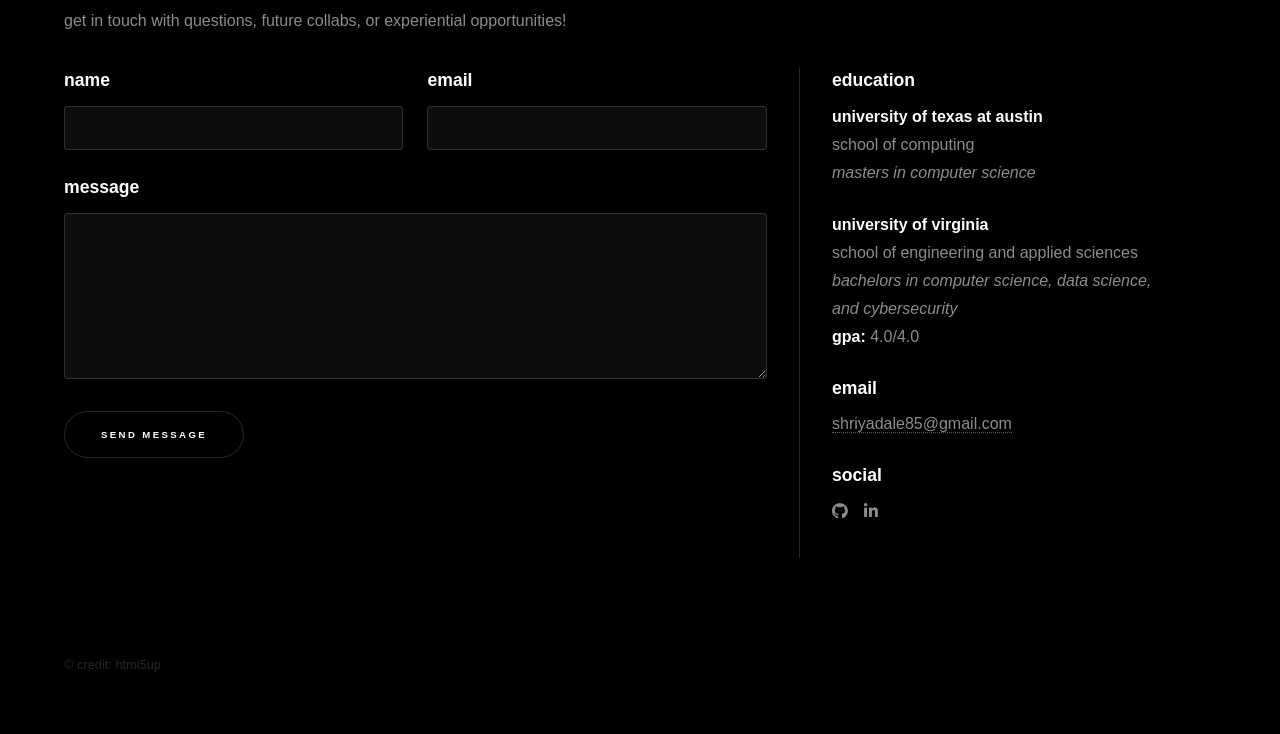
==== commit 4ab740a4: "changed layout" ====
--- a/index.html
+++ b/index.html
@@ -47,7 +47,7 @@
 				</div>
 				<p><b><i>tldr:</i></b> a driven student passionate about the intersection of computer science, product design, and innovation.</p>
 
-				<p>recent uva cs + ds grad and winner of the <a href="https://en.wikipedia.org/wiki/Edgar_F._Shannon_Awards">edgar f. shannon award</a></p>
+				<p>uva cs + ds alum, and winner of the <a href="https://en.wikipedia.org/wiki/Edgar_F._Shannon_Awards">edgar f. shannon award</a></p>
 				<ul class="actions">
 					<li><a href="https://www.linkedin.com/in/shriyadale/" class="button scrolly">linkedin</a></li>
 					<li><a href="https://github.com/ShriyaDale" class="button scrolly">github</a></li>
@@ -60,80 +60,82 @@
 		<section id="experience" class="wrapper style3 fade-up">
 			<div class="inner">
 				<h2 style="font-size: 45px;">experience</h2>
-				<div class="features">
-					<section>
-						<a class="icon solid major fa-code"></a>
+				<ul class="experience-list">
+					<li>
+						<h3>software engineer @ fannie mae</h3>
+						<p>full stack and automated testing on rebranded marketpoint</p>
+					</li>
+					<li>
 						<h3>software engineering intern @ fannie mae</h3>
 						<p>ai/ml and data hydration efforts for capital market's integrated technology solutions branch</p>
-					</section>
-					<section>
-						<a class="icon solid major fa-code-branch"></a>
+					</li>
+					<li>
 						<h3>lead software developer @ <a href="https://canva.link/axbflljhsy65ird">baixrtc</a></h3>
 						<p>creating agentic workflows and nlp pipelines that have reduced over $133,000 in annual operational costs for our client rewriting the code</p>
-					</section>
-					<section>
-						<a class="icon solid major fa-database"></a>
+					</li>
+					<li>
 						<h3>machine learning engineering intern @ dhs s&t</h3>
 						<p>neural network training for resource allocation and first aid responders @ advanced computing branch</p>
-					</section>
-					<section>
-						<a class="icon solid major fa-globe" ></a>
-						<h3>vice president @ <a href="https://www.gwcuva.com/">gwc uva </a></h3>
+					</li>
+					<li>
+						<h3>vice president @ <a href="https://www.gwcuva.com/">gwc uva</a></h3>
 						<p>connecting women with experiential opportunities feat. capital one, appian, microsoft, etc.</p>
-					</section>
-					<section>
-						<a class="icon solid major fa-laptop"></a>
+					</li>
+					<li>
 						<h3>undergraduate ta @ uva engineering</h3>
 						<p>courses ta'd: cs 3240, apma 3080, apma 2120, sts 2600</p>
-					</section>
-					<section>
-						<a class="icon solid major fa-calculator"></a>
+					</li>
+					<li>
 						<h3>software researcher @ uva seas</h3>
 						<p>generating multivariable calculus and linear algebra based graphical user interfaces</p>
-					</section>
-
-				</div>
+					</li>
+				</ul>
 			</div>
 		</section>
 
 		<!-- side projects -->
-		<section id="projects" class="wrapper style2 spotlights">
-			<section>
-				<div class="content">
-					<div class="inner">
-						<h2 style="font-size: 45px; padding-bottom: 1rem;">projects</h2>
-
-						<h3> <a href = "https://devpost.com/software/rewrapped ">🔗</a> rewrapped</h3>
+		<section id="projects" class="wrapper style2 fade-up">
+			<div class="inner">
+				<h2 style="font-size: 45px; padding-bottom: 1rem;">projects</h2>
+				<div class="project-grid">
+					<article>
+						<h3><a href="https://devpost.com/software/rewrapped">rewrapped</a></h3>
 						<p>spotify-wrapped daily, instead of yearly</p>
-						<p style="padding-bottom: 3em;"><b>tech stack: </b>react, css, next.js, grok api, spotify api, eleven labs api, ticketmaster api</p>
-						
-						<h3><a href = "https://devpost.com/software/wearit-a5nw62">🔗</a> wearit</h3>
-						<p>ai-based fashion assistant</b></p>
-						<p style="padding-bottom: 3em;"><b>tech stack: </b>react native, javascript, mistral-7b llm, expogo, axios, readyplayerme api, google vision api, aws services</p>
-						
-						<h3><a href = "https://devpost.com/software/bloom-3lv6cq">🔗</a> bloom</h3>
+						<p class="project-tech"><b>tech stack:</b> react, css, next.js, grok api, spotify api, eleven labs api, ticketmaster api</p>
+					</article>
+					<article>
+						<h3><a href="https://devpost.com/software/wearit-a5nw62">wearit</a></h3>
+						<p>ai-based fashion assistant</p>
+						<p class="project-tech"><b>tech stack:</b> react native, javascript, mistral-7b llm, expogo, axios, readyplayerme api, google vision api, aws services</p>
+					</article>
+					<article>
+						<h3><a href="https://devpost.com/software/bloom-3lv6cq">bloom</a></h3>
 						<p>a postpartum depression alleviation app</p>
-						<p style="padding-bottom: 3em;"><b>tech stack: </b>typescript, react, node.js, expogo</p>
-						
-						<h3><a href = "https://devpost.com/software/plus1">🔗</a> plus1</h3>
+						<p class="project-tech"><b>tech stack:</b> typescript, react, node.js, expogo</p>
+					</article>
+					<article>
+						<h3><a href="https://devpost.com/software/plus1">plus1</a></h3>
 						<p>ai based match-making</p>
-						<p style="padding-bottom: 3em;"><b>tech stack: </b>react, firebase, gemini api, typescript, html, css</p>
-
-						<h3> <a href = "https://github.com/ShriyaDale/cs-3240-movierentals">🔗</a> filmshelf</h3>
+						<p class="project-tech"><b>tech stack:</b> react, firebase, gemini api, typescript, html, css</p>
+					</article>
+					<article>
+						<h3><a href="https://github.com/ShriyaDale/cs-3240-movierentals">filmshelf</a></h3>
 						<p>a movie rental application</p>
-						<p style="padding-bottom: 3em;"><b>tech stack: </b>django, javascript, aws services, heroku</p>
-
-						<h3><a href = "assets/css/files/iSense Client Presentation.pptx" download>🔗</a> isense</h3>
+						<p class="project-tech"><b>tech stack:</b> django, javascript, aws services, heroku</p>
+					</article>
+					<article>
+						<h3><a href="assets/css/files/iSense Client Presentation.pptx" download>isense</a></h3>
 						<p>an electronic device that uses contact sensors and microcontrollers to detect drawer
 							tampering and relays the information to a full stack mobile and web application</p>
-						<p style="padding-bottom: 3em;"><b>tech stack:</b> react, flask, firebase</p>
-
-						<h3><a href = "https://devpost.com/software/travelbuddy-xqmldg">🔗</a> travel buddy</h3>
+						<p class="project-tech"><b>tech stack:</b> react, flask, firebase</p>
+					</article>
+					<article>
+						<h3><a href="https://devpost.com/software/travelbuddy-xqmldg">travel buddy</a></h3>
 						<p>an ai based travel assistant to plan trips based on a user's input</p>
-						<p style="padding-bottom: 3em;"><b>tech stack: </b>react, openai api, flask</p>
-					</div>
-				</div>
-			</section>
+						<p class="project-tech"><b>tech stack:</b> react, openai api, flask</p>
+					</article>
+				</div>
+			</div>
 		</section>
 
 		<!-- skills -->
@@ -247,11 +249,15 @@
 						<ul class="contact">
 							<li>
 								<h3>education</h3>
-								<span>university of virginia<br />
+								<span><b>university of texas at austin</b><br />
+									school of computing<br />
+									<i>masters in computer science</i> <br />
+								</span>
+							</li>
+							<li>
+								<span><b>university of virginia</b><br />
 									school of engineering and applied sciences<br />
-									<br />
-									<b>computer science, data science, and cybersecurity</b> <br />
-									<br />
+									<i>bachelors in computer science, data science, and cybersecurity</i> <br />
 									<b>gpa:</b> 4.0/4.0
 								</span>
 							</li>
--- a/assets/css/main.css
+++ b/assets/css/main.css
@@ -2008,6 +2008,10 @@
 				border-left: solid 1px rgba(255, 255, 255, 0.15);
 			}
 
+			.features section:last-child:nth-child(odd) {
+				margin-left: 25%;
+			}
+
 			.features section .icon {
 				-moz-transition: opacity 0.5s ease, -moz-transform 0.5s ease;
 				-webkit-transition: opacity 0.5s ease, -webkit-transform 0.5s ease;
@@ -2191,6 +2195,11 @@
 						border-top-width: 0 !important;
 					}
 
+					.features section:last-child:nth-child(odd) {
+						margin-left: 0;
+						width: 100%;
+					}
+
 		}
 
 		@media screen and (max-width: 736px) {
@@ -2221,6 +2230,36 @@
 		}
 
 /* Form */
+
+	.project-grid {
+		display: grid;
+		grid-template-columns: repeat(2, minmax(0, 1fr));
+		gap: 1.25em;
+	}
+
+		.project-grid article {
+			border: solid 1px rgba(255, 255, 255, 0.15);
+			border-radius: 0.25em;
+			background: rgba(255, 255, 255, 0.05);
+			padding: 1.5em;
+		}
+
+		.project-grid h3 {
+			margin-bottom: 0.5em;
+		}
+
+		.project-grid .project-tech {
+			font-size: 0.85em;
+			margin-bottom: 0;
+		}
+
+		@media screen and (max-width: 736px) {
+
+			.project-grid {
+				grid-template-columns: 1fr;
+			}
+
+		}
 
 	form {
 		margin: 0 0 2em 0;
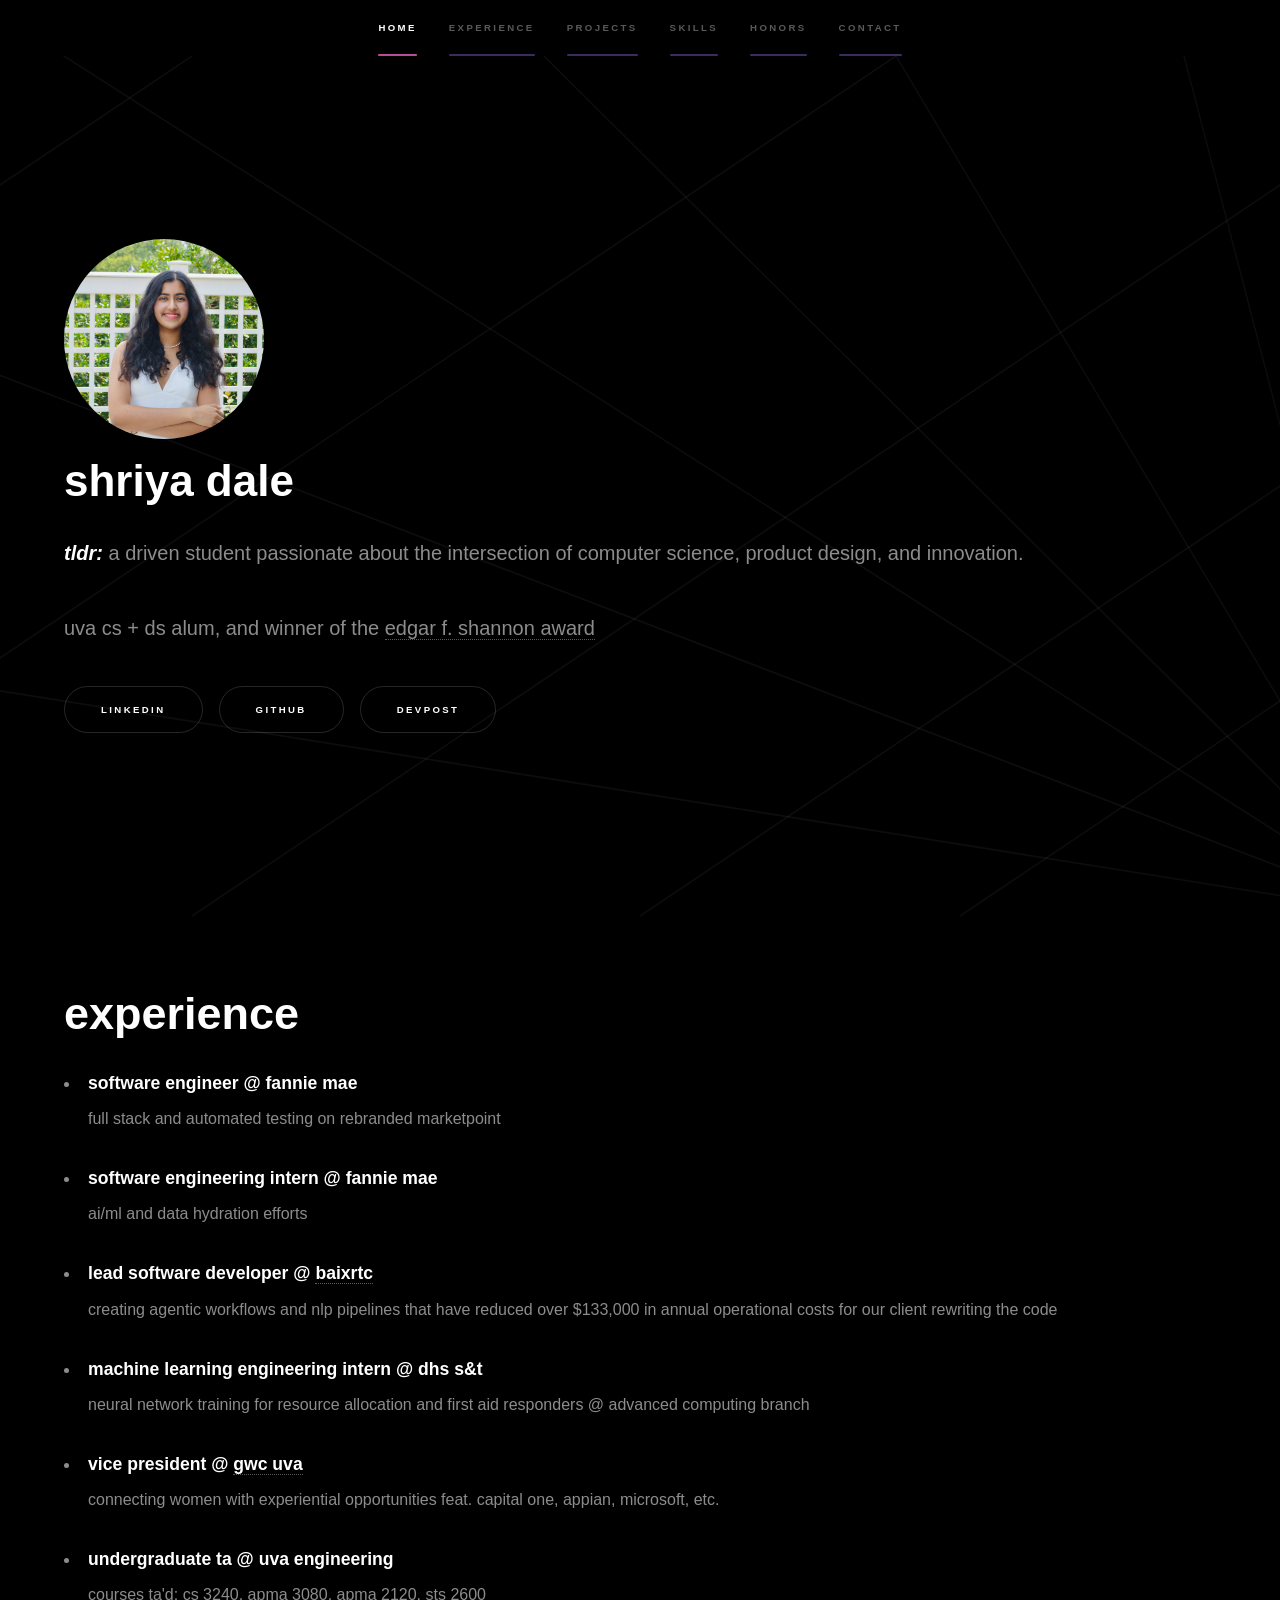
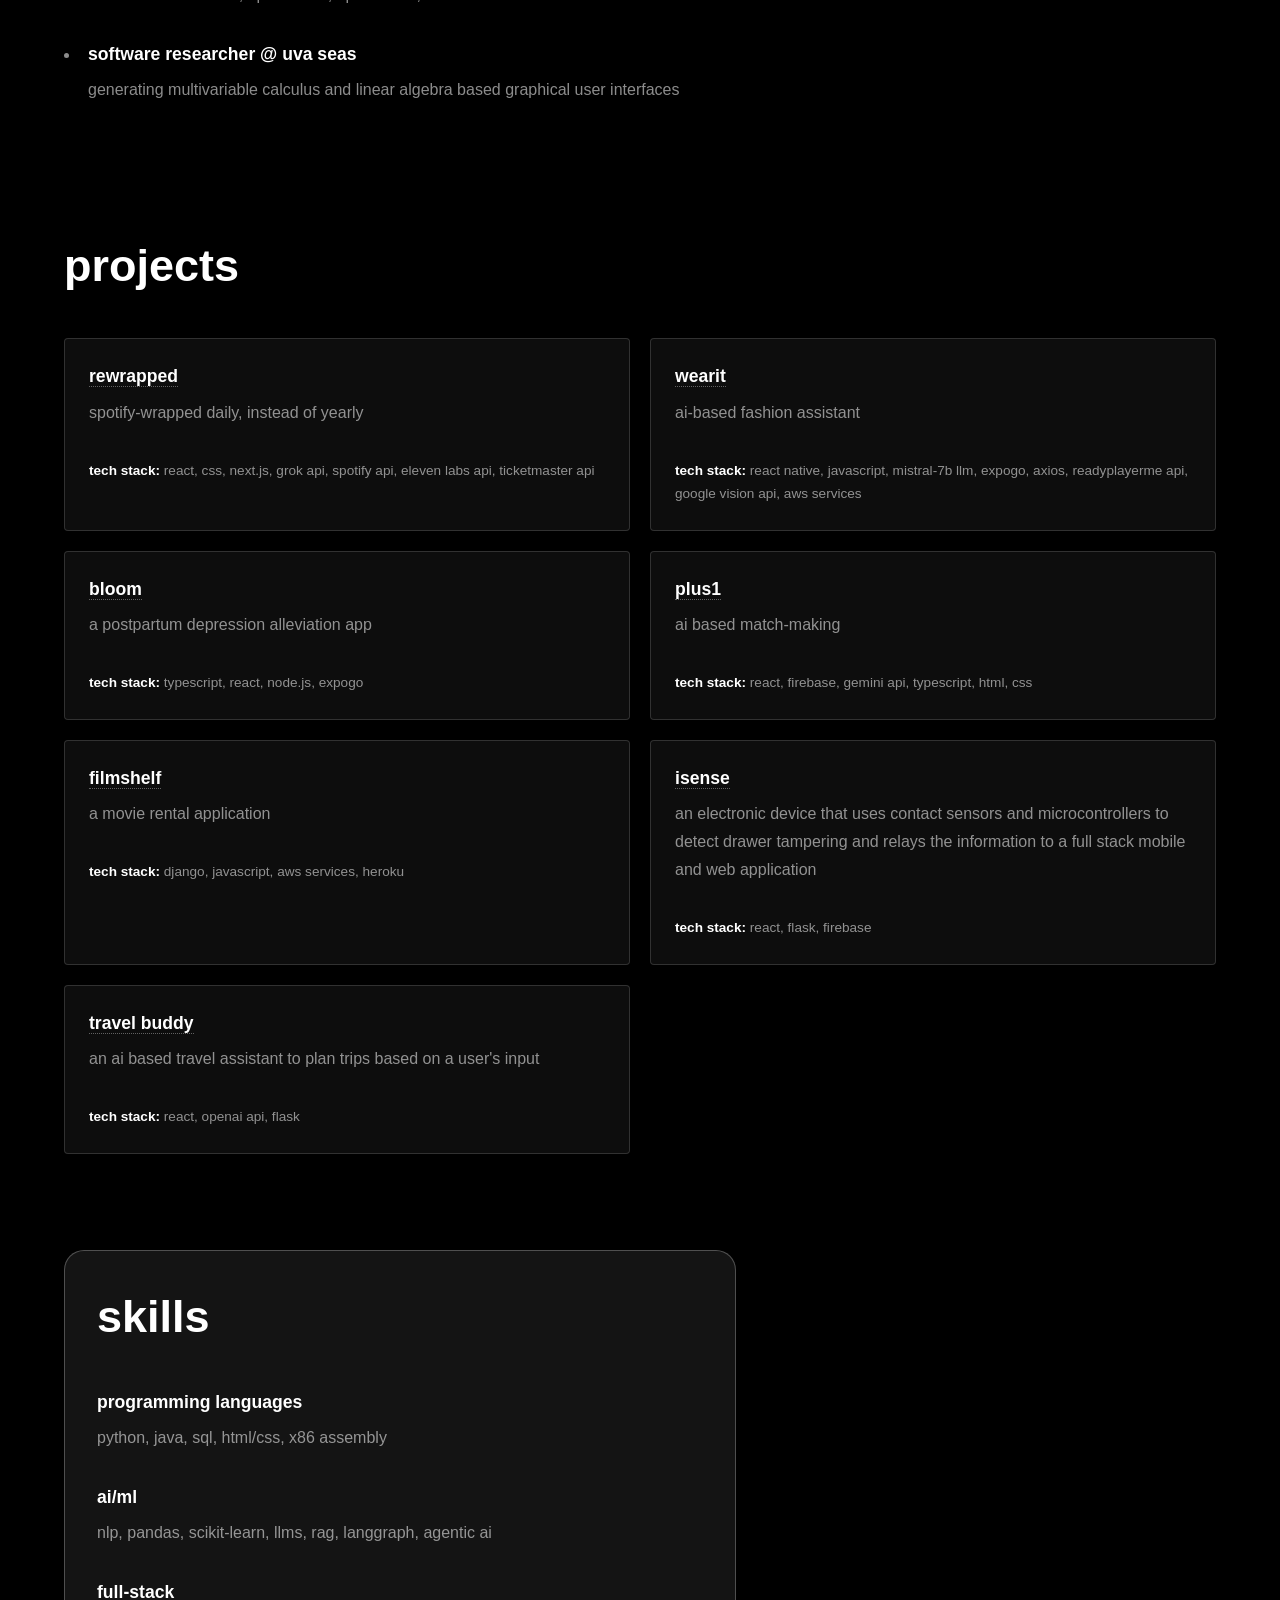
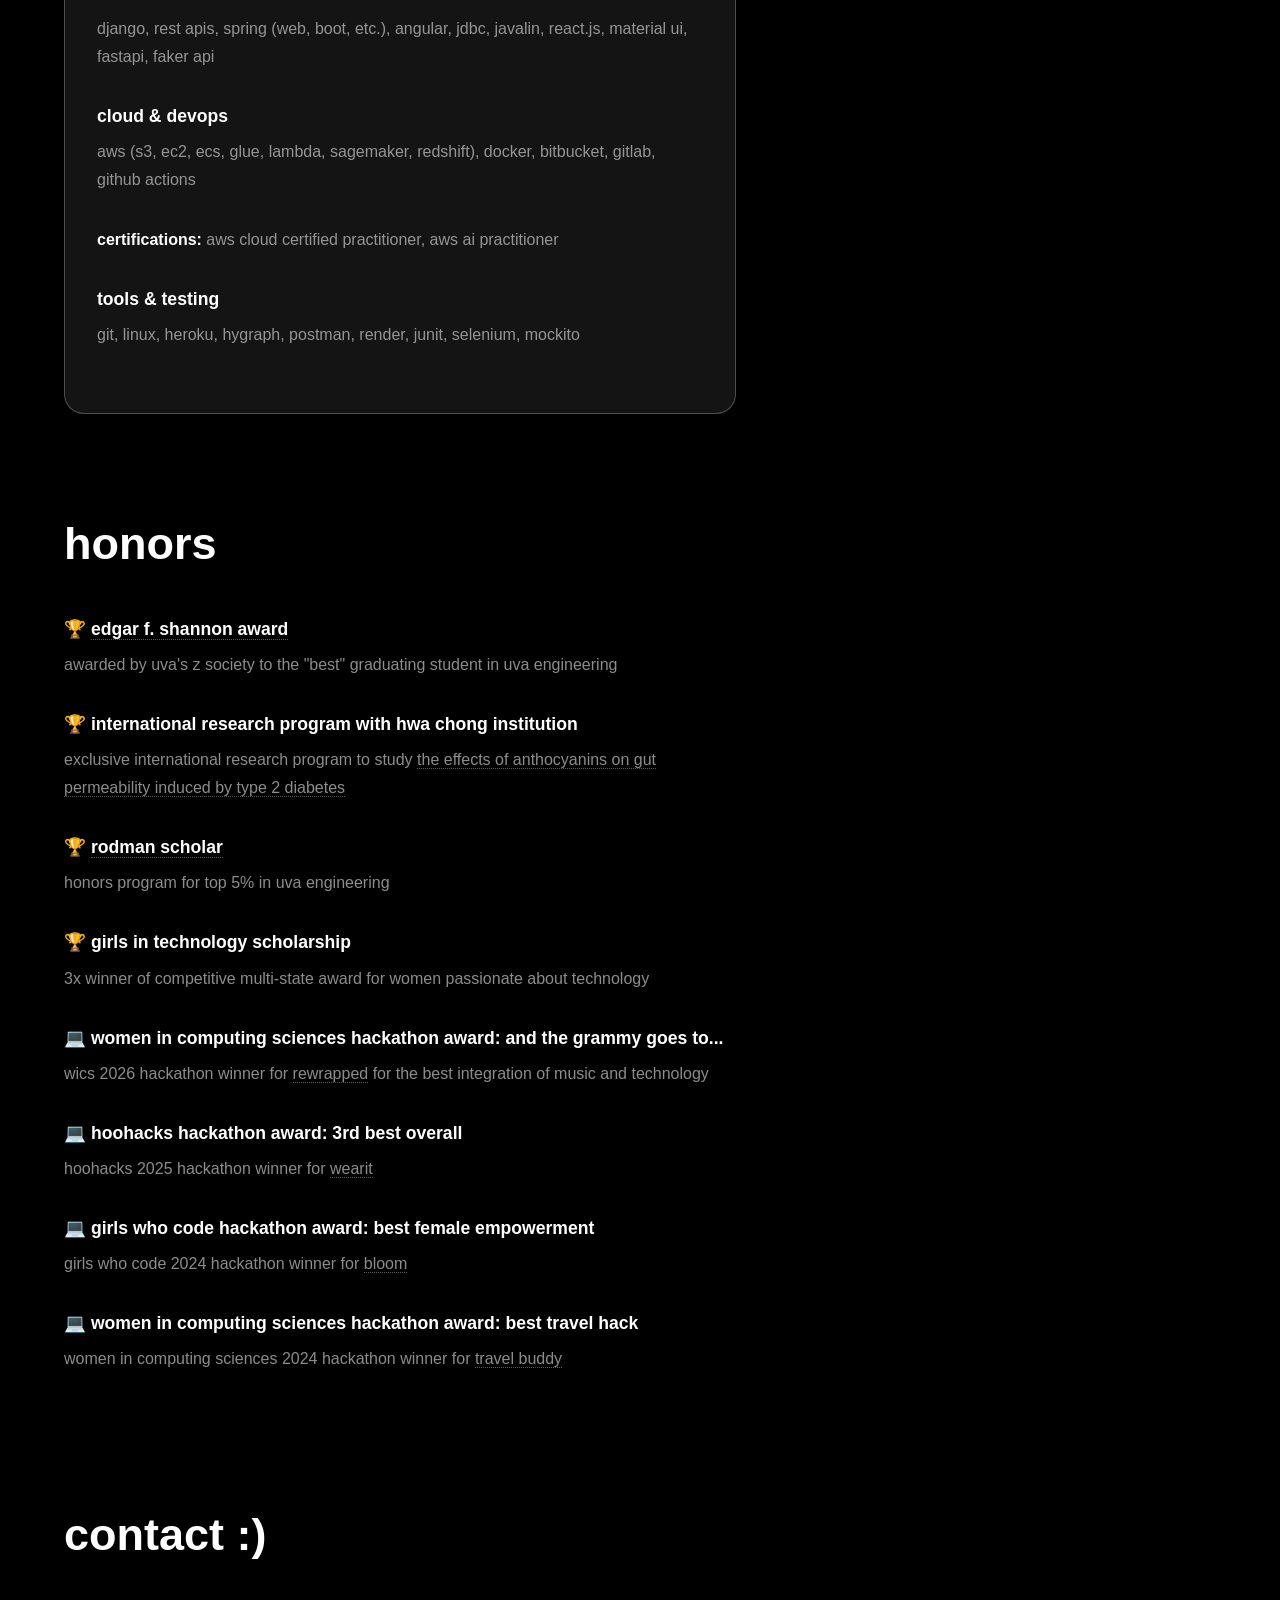
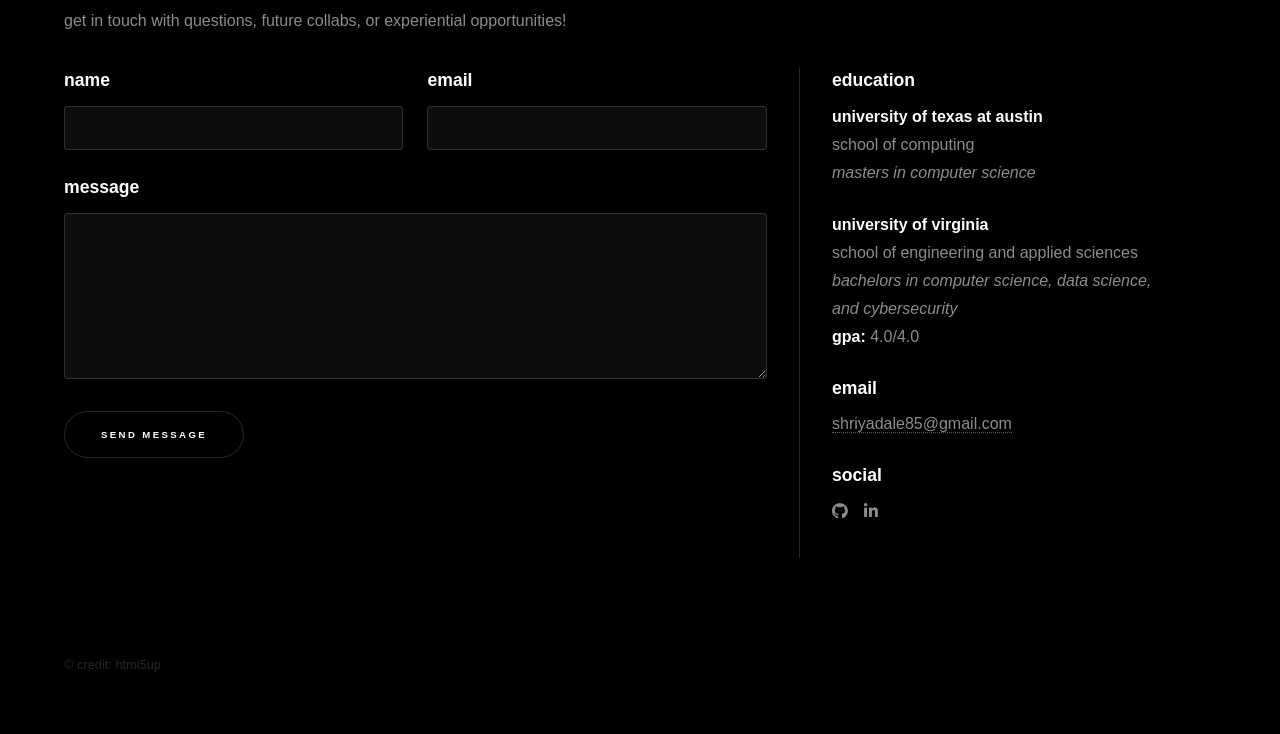
==== commit 0af389d0: "adjusted description" ====
--- a/index.html
+++ b/index.html
@@ -67,7 +67,7 @@
 					</li>
 					<li>
 						<h3>software engineering intern @ fannie mae</h3>
-						<p>ai/ml and data hydration efforts for capital market's integrated technology solutions branch</p>
+						<p>ai/ml and data hydration efforts</p>
 					</li>
 					<li>
 						<h3>lead software developer @ <a href="https://canva.link/axbflljhsy65ird">baixrtc</a></h3>
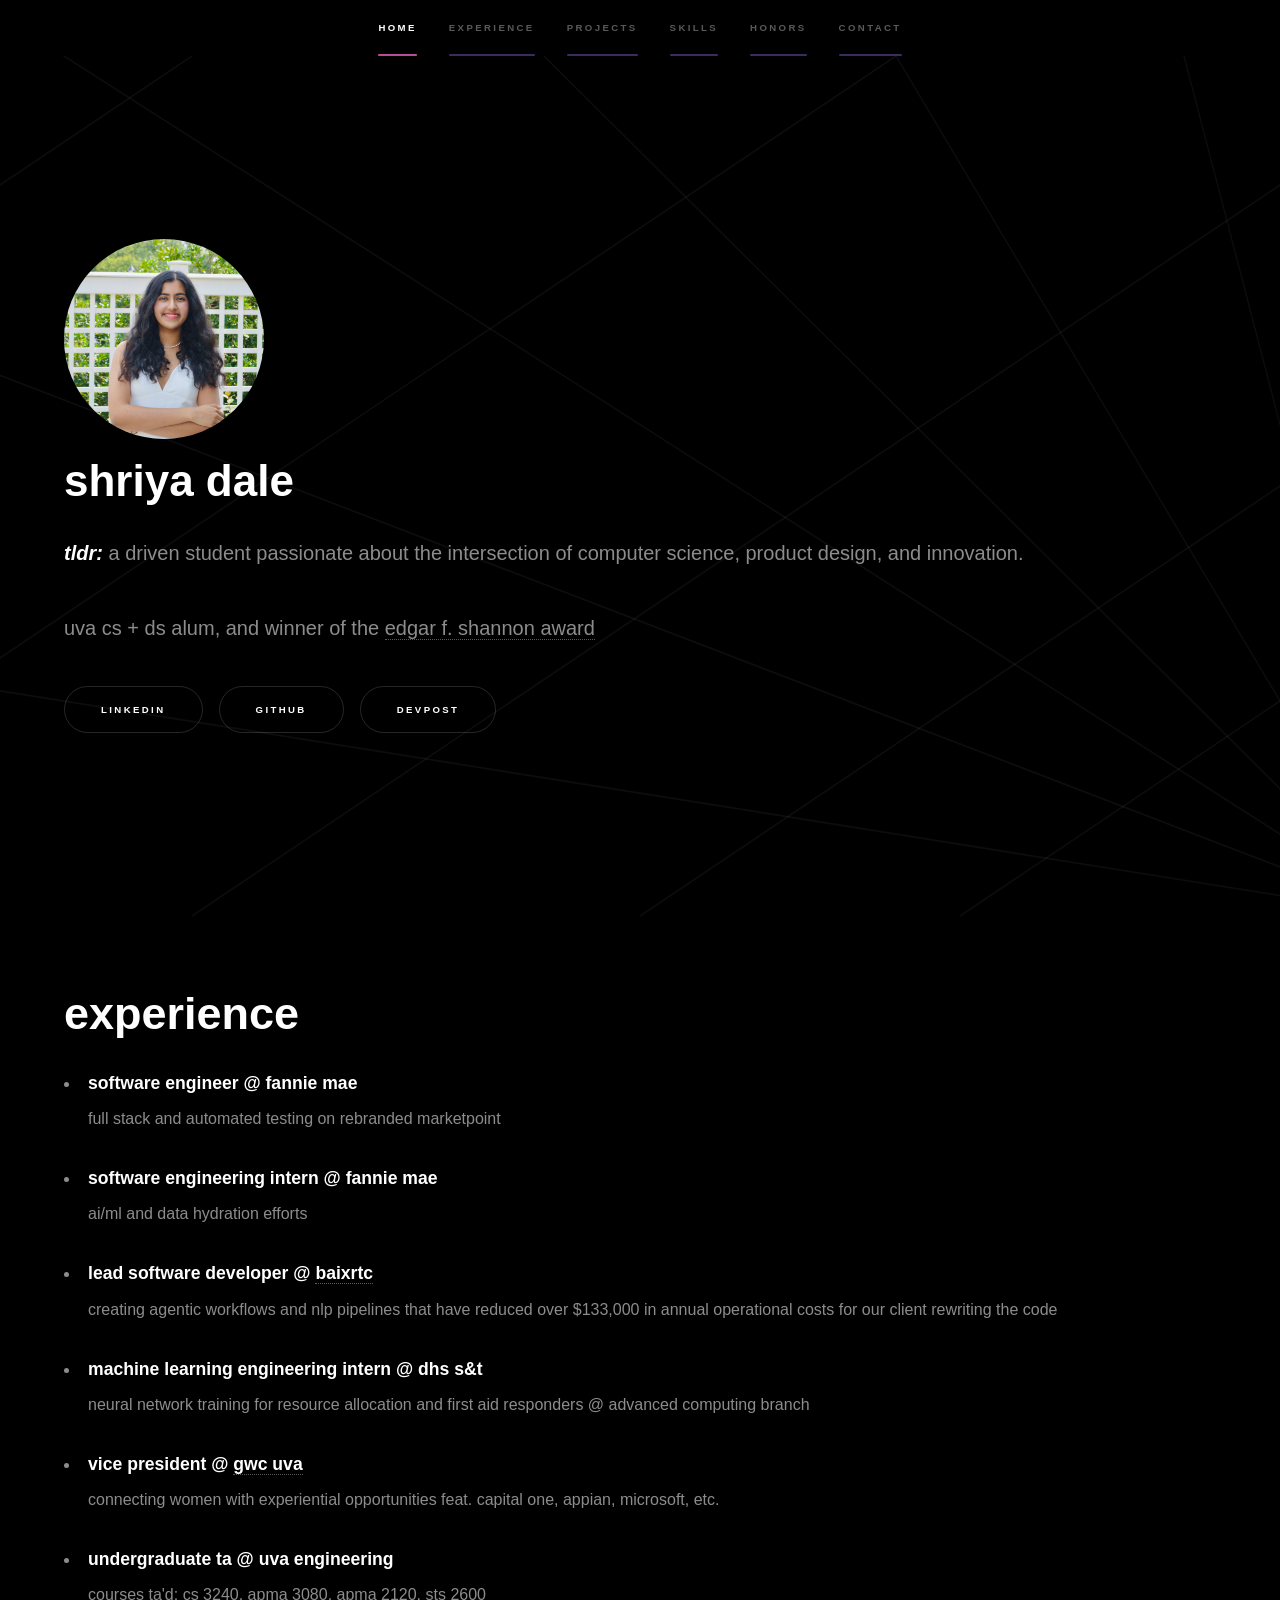
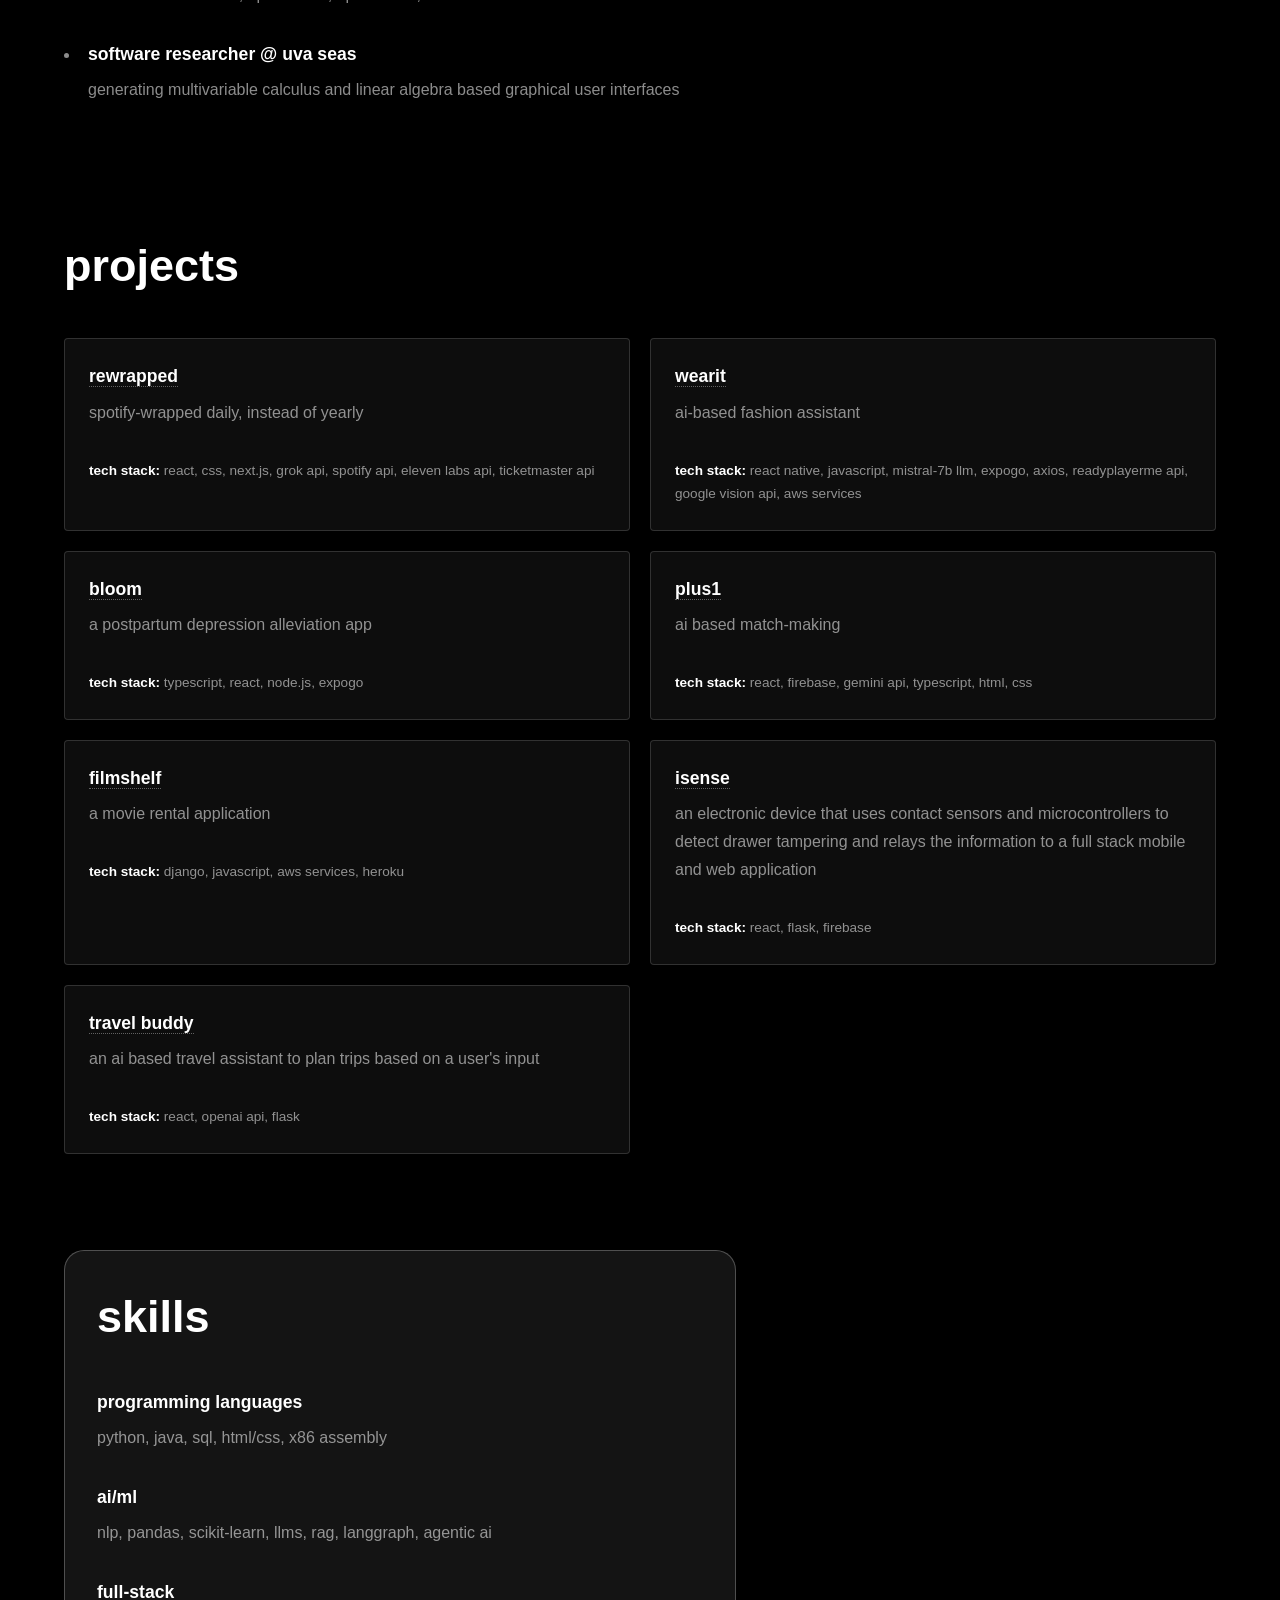
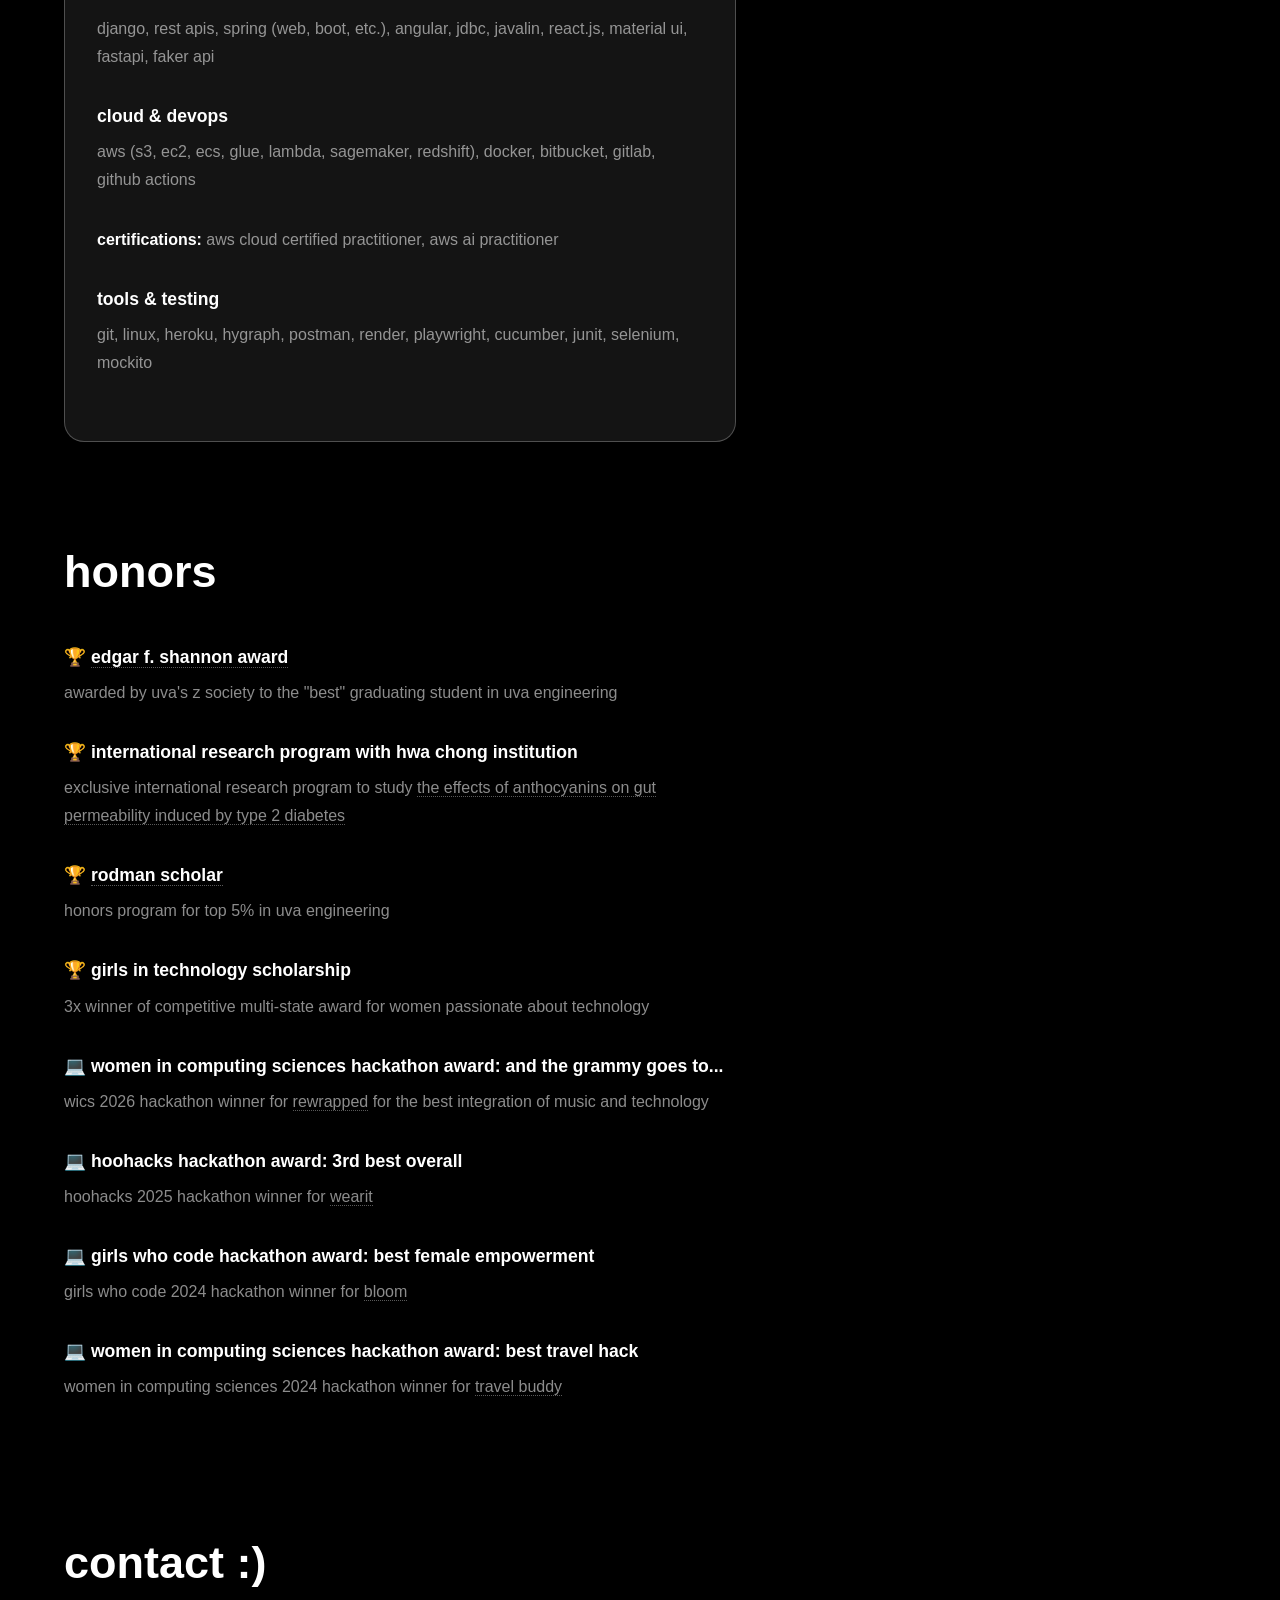
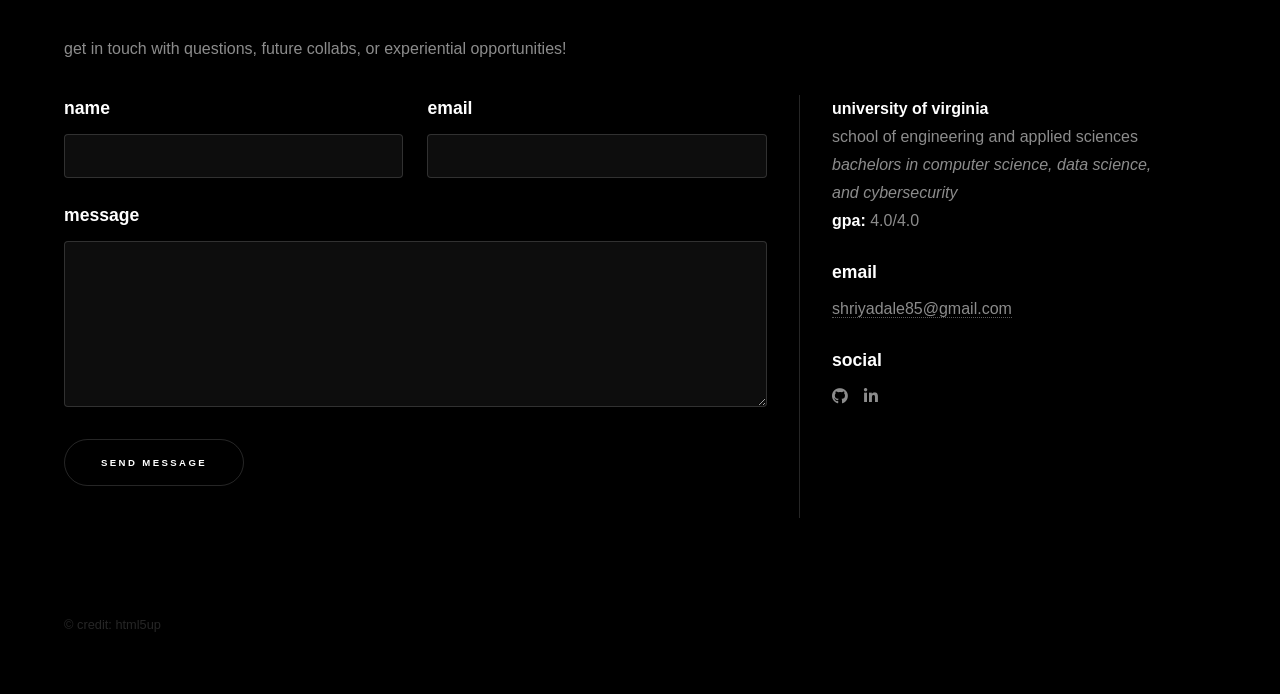
==== commit 94a64c18: "fixed" ====
--- a/index.html
+++ b/index.html
@@ -163,7 +163,7 @@
 							</section>
 							<section>
 								<h3>tools & testing</h3>
-								<p>git, linux, heroku, hygraph, postman, render, junit, selenium, mockito</p>
+								<p>git, linux, heroku, hygraph, postman, render, playwright, cucumber, junit, selenium, mockito</p>
 							</section>
 					</div>
 				</div>
@@ -248,13 +248,6 @@
 					<section>
 						<ul class="contact">
 							<li>
-								<h3>education</h3>
-								<span><b>university of texas at austin</b><br />
-									school of computing<br />
-									<i>masters in computer science</i> <br />
-								</span>
-							</li>
-							<li>
 								<span><b>university of virginia</b><br />
 									school of engineering and applied sciences<br />
 									<i>bachelors in computer science, data science, and cybersecurity</i> <br />
